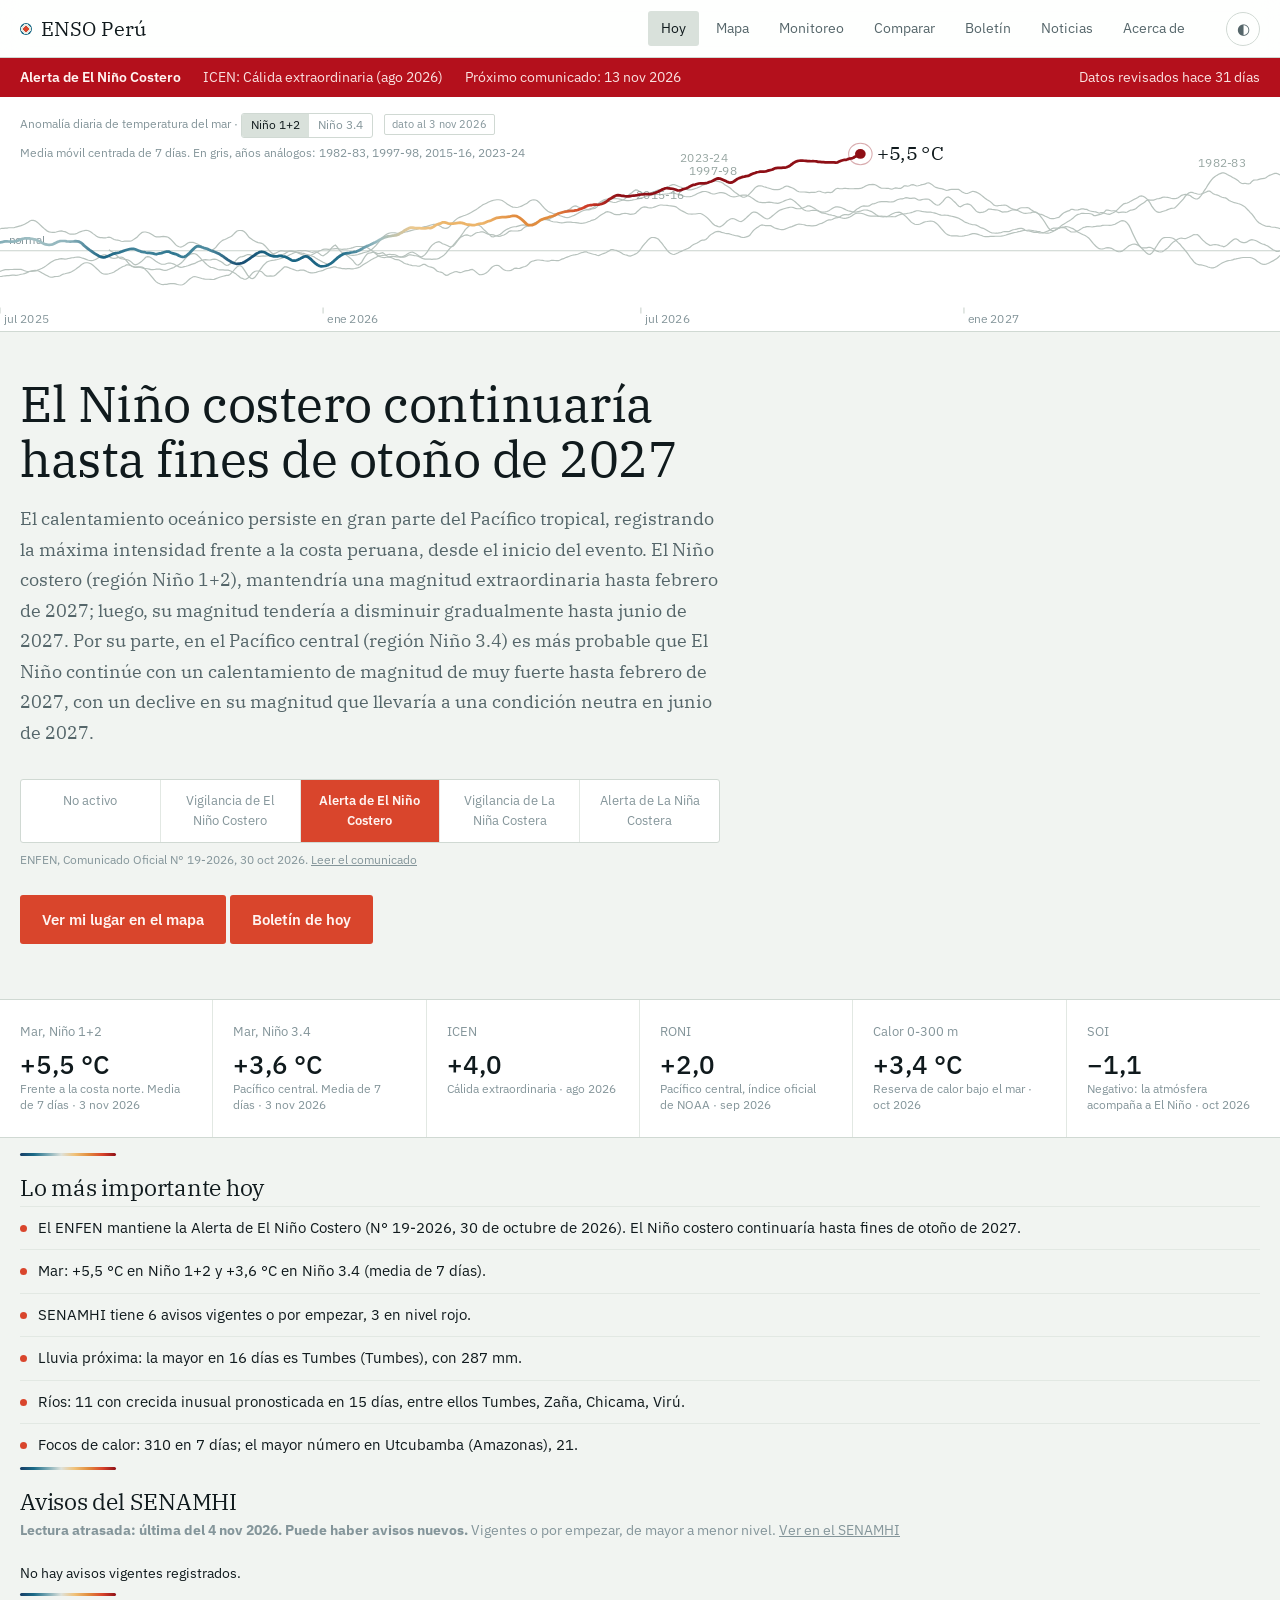
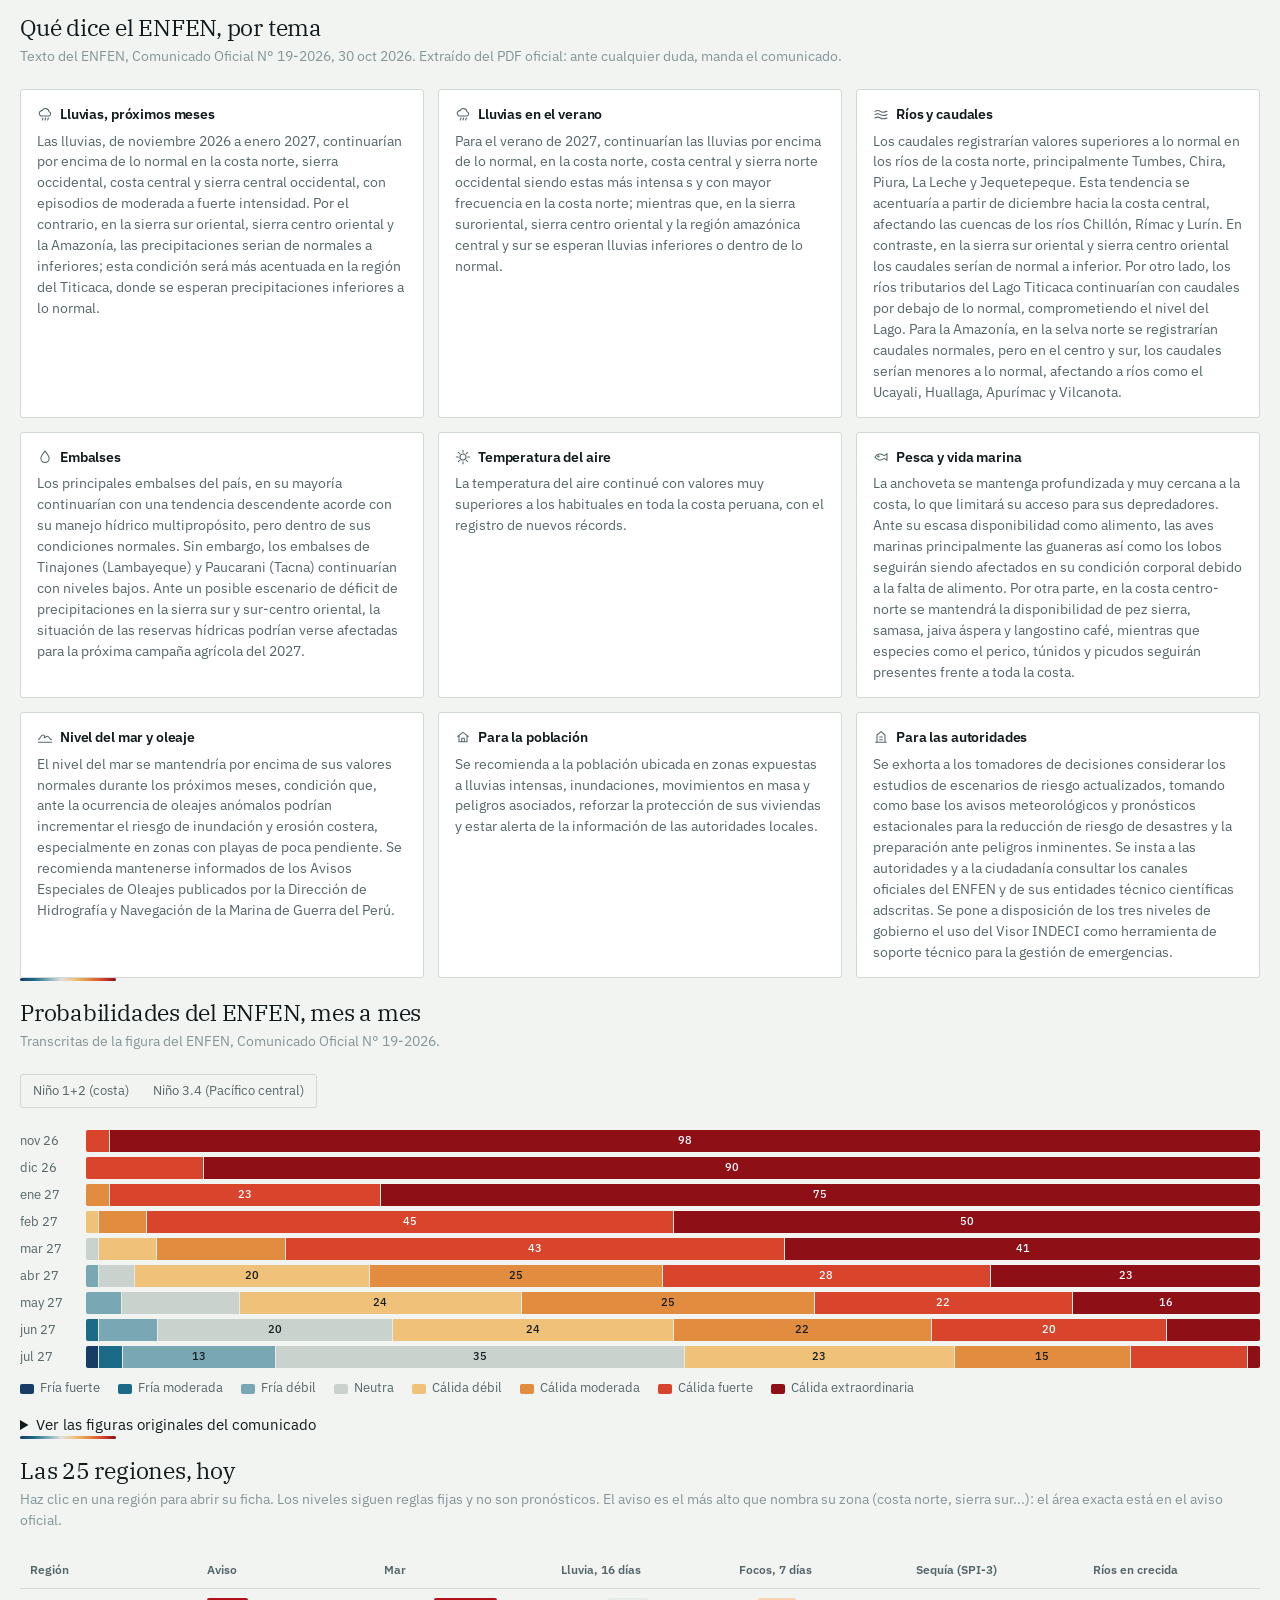
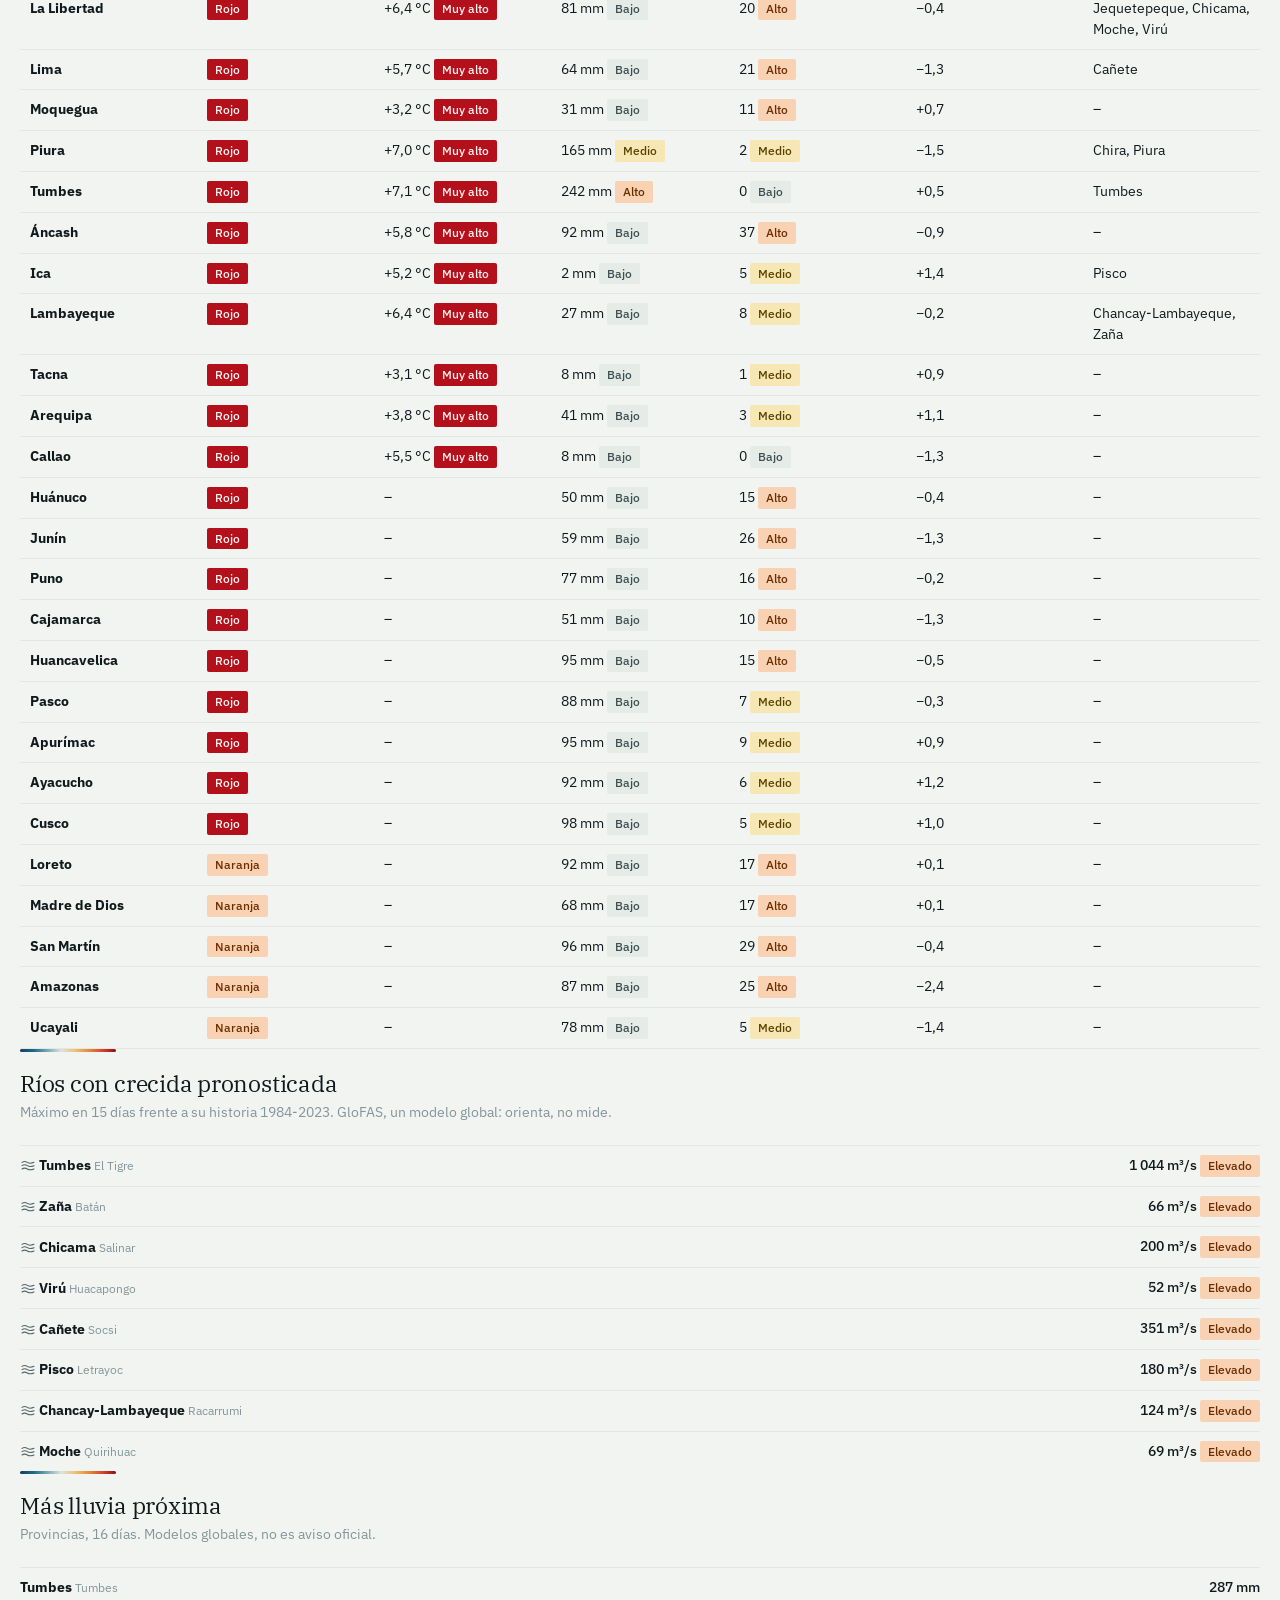
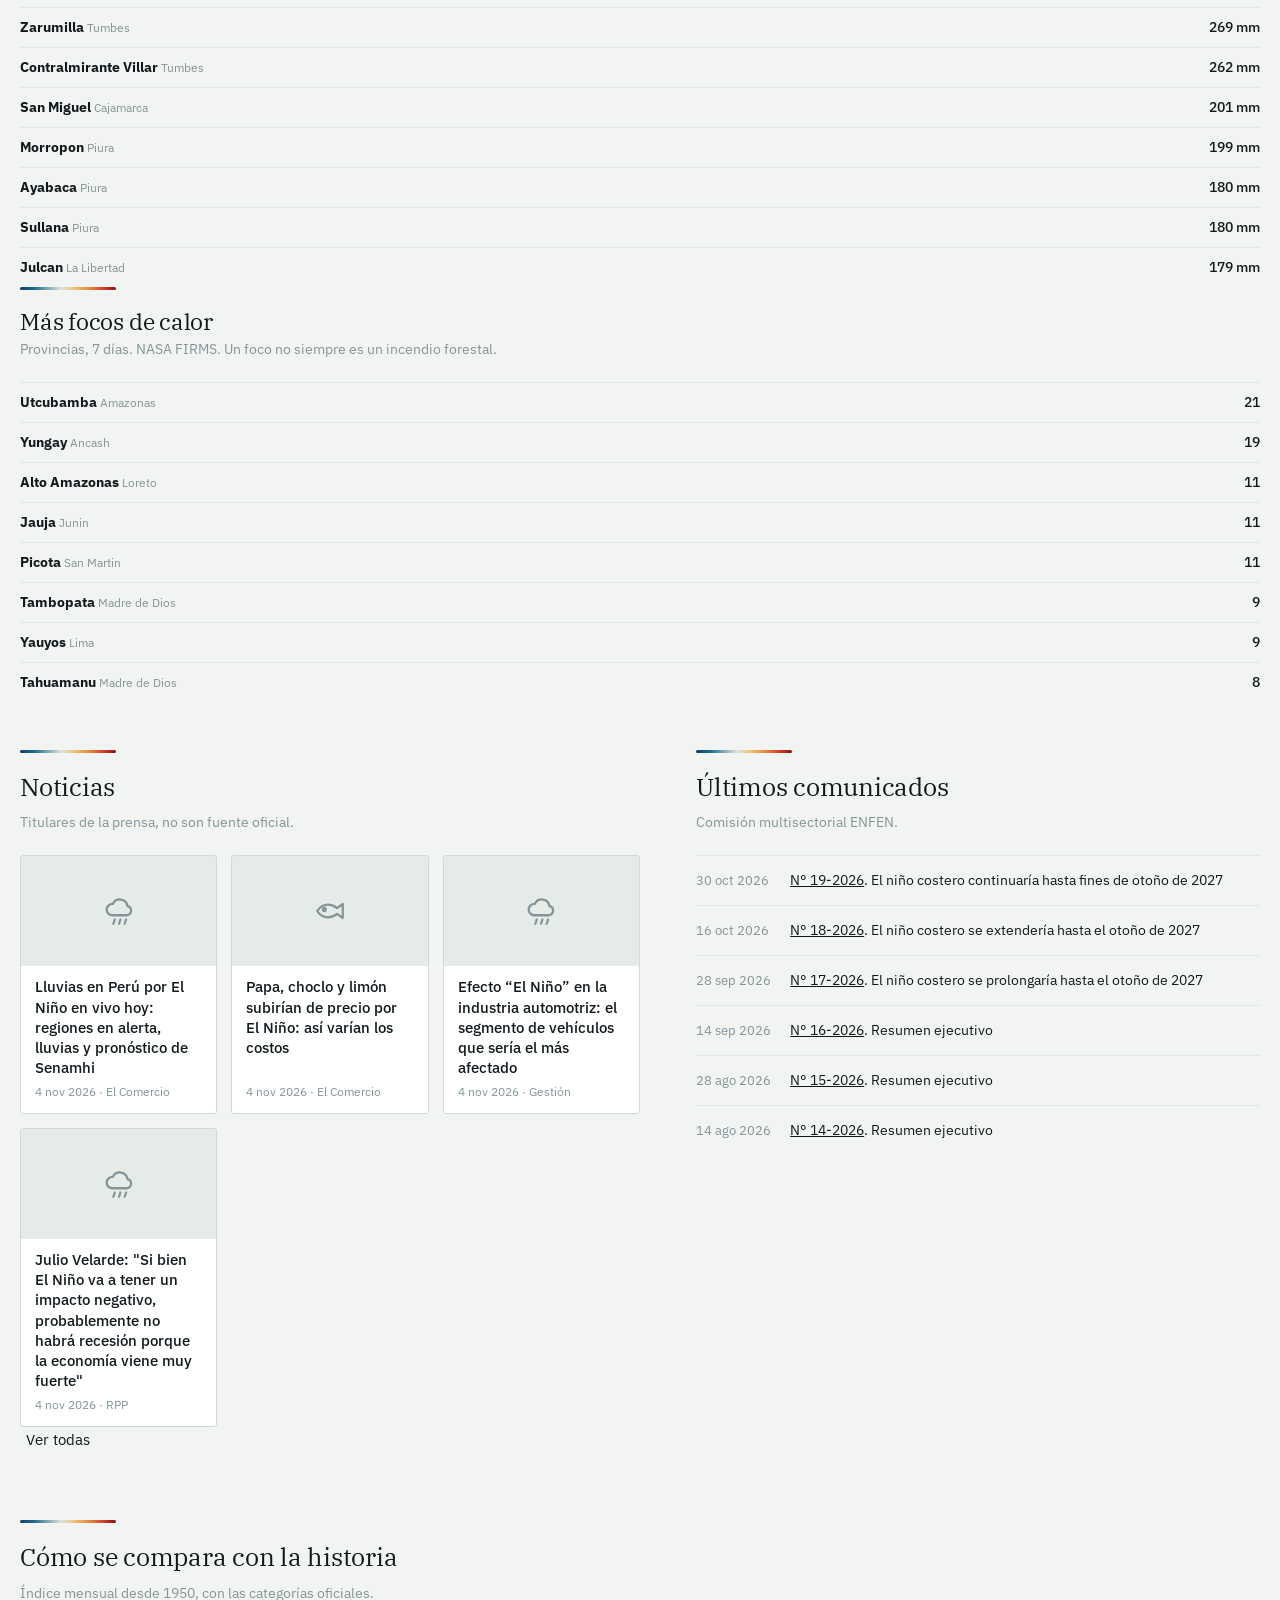
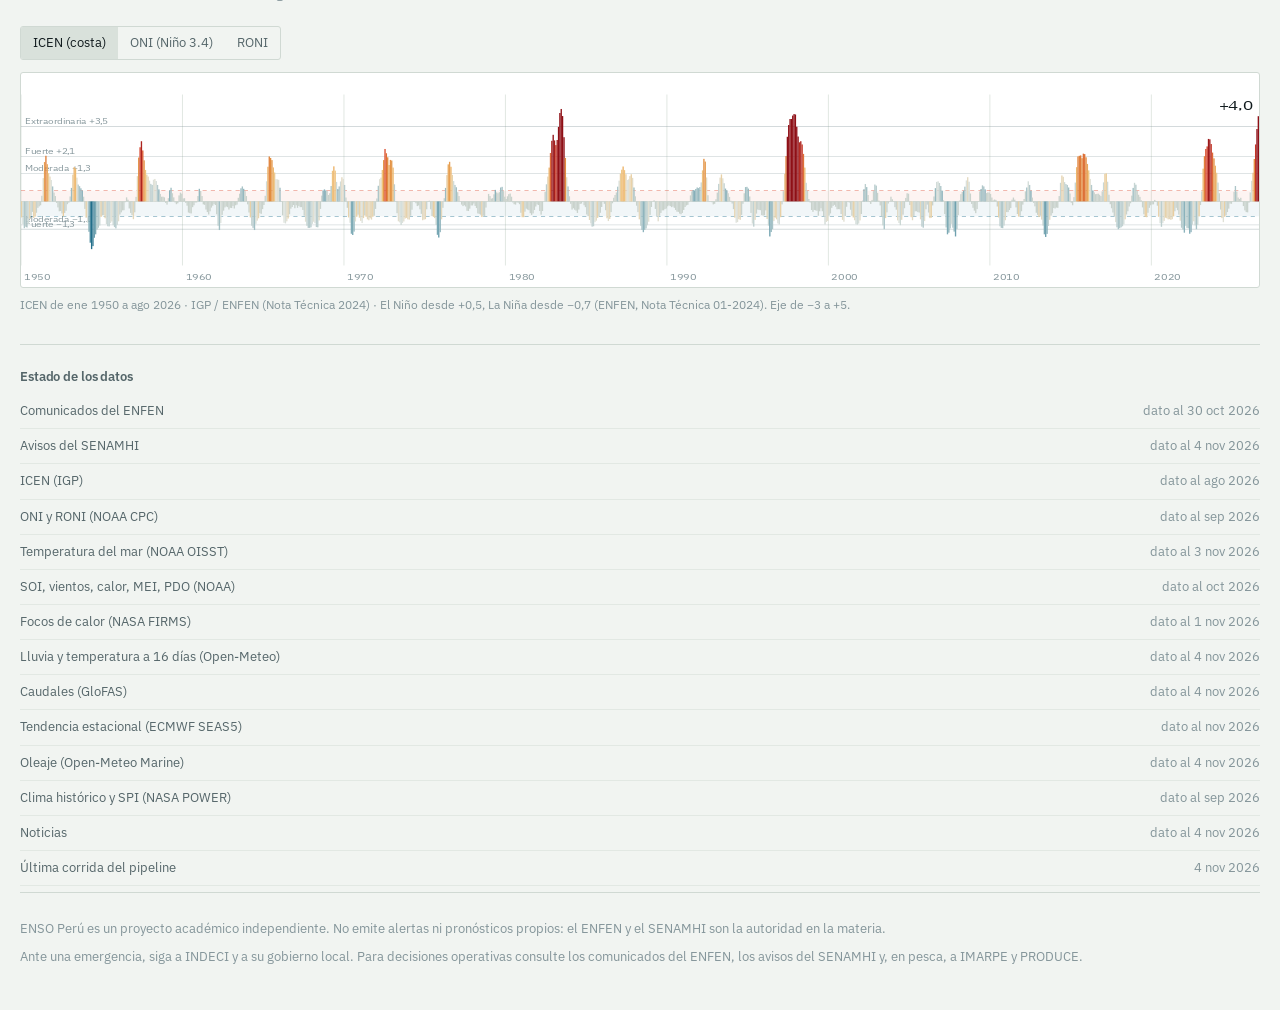
==== sitio/index.html @ 026dcc4c "Mapa con fichas por figura, robot horario y noticias con imagen Corrige la carrera que borraba color" ====
<!DOCTYPE html>
<html lang="es">
<head>
<meta charset="utf-8">
<meta name="viewport" content="width=device-width, initial-scale=1, viewport-fit=cover">
<title>ENSO Perú · Monitoreo de El Niño y sus impactos</title>
<meta name="description" content="El Niño en el Perú, cada día: alerta del ENFEN, avisos del SENAMHI, temperatura del mar, lluvia, ríos, incendios y riesgo por región, provincia y distrito.">
<meta name="theme-color" content="#F1F4F1">

<!--
  ENSO PERÚ. Este archivo solo contiene estructura. La presentación está en
  assets/styles.css, la lógica en assets/*.js y los datos en datos/ (los escribe
  el pipeline; ver README.md). No abrir con doble click: python pipeline/servir.py
-->

<link rel="preconnect" href="https://fonts.googleapis.com">
<link rel="preconnect" href="https://fonts.gstatic.com" crossorigin>
<link href="https://fonts.googleapis.com/css2?family=IBM+Plex+Sans:wght@400;500;600&family=IBM+Plex+Serif:ital,wght@0,300;0,400;1,300&display=swap" rel="stylesheet">
<link rel="stylesheet" href="https://unpkg.com/maplibre-gl@4.7.1/dist/maplibre-gl.css">
<link rel="stylesheet" href="assets/styles.css">
<script>
  // Tema antes de pintar, para evitar un parpadeo
  try { const t = localStorage.getItem("ensoperu_tema"); if (t) document.documentElement.dataset.theme = t; } catch (e) {}
</script>
</head>
<body>

<header>
  <a class="brand" href="#" onclick="ir('home');return false">
    <span class="beak"></span>
    <b>ENSO Perú</b>
  </a>
  <nav>
    <button id="nav-home"      aria-current="true"  onclick="ir('home')">Hoy</button>
    <button id="nav-mapa"      aria-current="false" onclick="ir('mapa')">Mapa</button>
    <button id="nav-monitoreo" aria-current="false" onclick="ir('monitoreo')">Monitoreo</button>
    <button id="nav-comparar"  aria-current="false" onclick="ir('comparar')">Comparar</button>
    <button id="nav-boletin"   aria-current="false" onclick="ir('boletin')">Boletín</button>
    <button id="nav-noticias"  aria-current="false" onclick="ir('noticias')">Noticias</button>
    <button id="nav-about"     aria-current="false" onclick="ir('about')">Acerca de</button>
  </nav>
  <button class="tema-btn" id="tema-btn" onclick="cambiarTema()" aria-label="Cambiar entre modo claro y oscuro" title="Modo claro u oscuro">◐</button>
</header>

<!-- ══ HOY ═════════════════════════════════════════════════════════════ -->
<main id="v-home" class="view on">
  <div class="alerta-bar" id="alerta-bar"></div>

  <div class="band">
    <div class="band-meta">
      Anomalía diaria de temperatura del mar ·
      <span class="hero-idx" id="hero-idx" role="group" aria-label="Región Niño">
        <button data-k="n12" aria-pressed="true"  onclick="setIndiceHero('n12')">Niño 1+2</button>
        <button data-k="n34" aria-pressed="false" onclick="setIndiceHero('n34')">Niño 3.4</button>
      </span>
      <span class="demo" id="band-estado">cargando</span>
      <span class="band-analogos" id="band-analogos"></span>
    </div>
    <svg id="hero" viewBox="0 0 1200 240" preserveAspectRatio="none" aria-label="Serie de anomalía de temperatura superficial del mar"></svg>
  </div>

  <div class="wrap">
    <div class="lede">
      <h1 id="titular">El Niño en el Perú, hoy.</h1>
      <p id="lede-txt"></p>
      <div class="ribbon" id="ribbon" role="group" aria-label="Estado del sistema de alerta del ENFEN"></div>
      <p class="ribbon-src" id="alerta-fuente"></p>
      <div class="lede-cta">
        <button class="cta" onclick="ir('mapa')">Ver mi lugar en el mapa</button>
        <button class="cta cta2" onclick="ir('boletin')">Boletín de hoy</button>
      </div>
    </div>
  </div>

  <dl class="idx idx6" id="kpis"></dl>

  <div class="wrap">
    <section class="bloque">
      <div class="thermo"></div>
      <h2>Lo más importante hoy</h2>
      <ul class="lectura" id="lectura"></ul>
      <div id="mis-lugares"></div>
    </section>

    <section class="bloque">
      <div class="thermo"></div>
      <h2>Avisos del SENAMHI</h2>
      <p class="sub" id="avisos-sub"></p>
      <div class="avisos" id="avisos"></div>
    </section>

    <section class="bloque">
      <div class="thermo"></div>
      <h2>Qué dice el ENFEN, por tema</h2>
      <p class="sub" id="temas-sub"></p>
      <div class="temas-enfen" id="temas-enfen"></div>
    </section>

    <section class="bloque">
      <div class="thermo"></div>
      <h2>Probabilidades del ENFEN, mes a mes</h2>
      <p class="sub" id="probs-sub"></p>
      <div class="hist-idx-ctl" id="probs-ctl" role="group" aria-label="Región">
        <button data-k="n12" aria-pressed="true"  onclick="setProbs('n12')">Niño 1+2 (costa)</button>
        <button data-k="n34" aria-pressed="false" onclick="setProbs('n34')">Niño 3.4 (Pacífico central)</button>
      </div>
      <div class="probs-m" id="probs"></div>
      <div class="leyenda" id="probs-ley"></div>
      <details class="figs"><summary>Ver las figuras originales del comunicado</summary><div id="figs"></div></details>
    </section>

    <section class="bloque">
      <div class="thermo"></div>
      <h2>Las 25 regiones, hoy</h2>
      <p class="sub">Haz clic en una región para abrir su ficha. Los niveles siguen reglas fijas y no son pronósticos. El aviso es el más alto que nombra su zona (costa norte, sierra sur...): el área exacta está en el aviso oficial.</p>
      <div class="tabla-scroll"><table class="tabla tabla-reg" id="tabla-regiones"></table></div>
    </section>

    <section class="bloque cols3">
      <div>
        <div class="thermo"></div>
        <h2>Ríos con crecida pronosticada</h2>
        <p class="sub" id="rios-sub"></p>
        <div class="rank" id="rank-rios"></div>
      </div>
      <div>
        <div class="thermo"></div>
        <h2>Más lluvia próxima</h2>
        <p class="sub">Provincias, 16 días. Modelos globales, no es aviso oficial.</p>
        <div class="rank" id="rank-lluvia"></div>
      </div>
      <div>
        <div class="thermo"></div>
        <h2>Más focos de calor</h2>
        <p class="sub">Provincias, 7 días. NASA FIRMS. Un foco no siempre es un incendio forestal.</p>
        <div class="rank" id="rank-focos"></div>
      </div>
    </section>

    <section class="bloque cols">
      <div>
        <div class="thermo"></div>
        <h2>Noticias</h2>
        <p class="sub">Titulares de la prensa, no son fuente oficial.</p>
        <div id="portada-noticias"></div>
        <button class="enlace" onclick="ir('noticias')">Ver todas</button>
      </div>
      <div>
        <div class="thermo"></div>
        <h2>Últimos comunicados</h2>
        <p class="sub">Comisión multisectorial ENFEN.</p>
        <div id="bulletins"></div>
      </div>
    </section>

    <section class="hist-idx bloque">
      <div class="thermo"></div>
      <h2>Cómo se compara con la historia</h2>
      <p class="sub" id="hist-sub">Índice mensual desde 1950, con las categorías oficiales.</p>
      <div class="hist-idx-ctl" role="group" aria-label="Índice">
        <button data-k="icen" aria-pressed="true"  onclick="setIndiceHist('icen')">ICEN (costa)</button>
        <button data-k="oni"  aria-pressed="false" onclick="setIndiceHist('oni')">ONI (Niño 3.4)</button>
        <button data-k="roni" aria-pressed="false" onclick="setIndiceHist('roni')">RONI</button>
      </div>
      <svg id="hist" viewBox="0 0 1200 260" preserveAspectRatio="none" aria-label="Serie histórica del índice"></svg>
      <div class="hist-idx-ejes" id="hist-ejes"></div>
    </section>

    <section class="fresh">
      <h3>Estado de los datos</h3>
      <ul id="frescura"></ul>
    </section>
    <footer>
      <p>ENSO Perú es un proyecto académico independiente. No emite alertas ni pronósticos propios: el ENFEN y el SENAMHI son la autoridad en la materia.</p>
      <p>Ante una emergencia, siga a INDECI y a su gobierno local. Para decisiones operativas consulte los comunicados del ENFEN, los avisos del SENAMHI y, en pesca, a IMARPE y PRODUCE.</p>
    </footer>
  </div>
</main>

<!-- ══ MAPA ════════════════════════════════════════════════════════════ -->
<main id="v-mapa" class="view">
  <div class="mapview">

    <aside class="rail">
      <section class="rail-buscar">
        <input id="buscar" list="lista-unidades" placeholder="Busca tu región, provincia o distrito" aria-label="Buscar lugar" autocomplete="off">
        <datalist id="lista-unidades"></datalist>
      </section>
      <section>
        <h3>Tema</h3>
        <div class="temas" id="temas"></div>
      </section>
      <section>
        <h3>Capa</h3>
        <div id="capas"></div>
        <div id="meses-ctl"></div>
        <h3 class="h3-sep">Nivel</h3>
        <div class="scope" id="niveles"></div>
      </section>
      <section>
        <h3>Sobre el mapa</h3>
        <div id="lugares-ctl"></div>
      </section>
      <section class="rail-ley">
        <h3 id="leg-title">Escala</h3>
        <div class="legend" id="legend"></div>
        <div class="legend-ends"><span id="leg-lo"></span><span id="leg-hi"></span></div>
        <p class="leg-src" id="leg-src"></p>
      </section>
    </aside>

    <div class="stage" id="stage">
      <div id="mapa" role="region" aria-label="Mapa interactivo del Perú"></div>
      <div class="tip" id="tip"></div>
      <div class="mapa-aviso" id="mapa-aviso">Elige un tema, busca tu lugar o haz clic en el mapa.</div>
    </div>

    <aside class="panel" id="panel">
      <div class="grab"></div>
      <div class="empty">
        <b>Elige un lugar</b>
        Haz clic en una región, provincia o distrito, o en un río, presa, laguna o glaciar. La ficha muestra qué pasa ahora, qué viene, qué pasó antes, qué está expuesto y qué estudios lo explican.
      </div>
    </aside>

  </div>
</main>

<!-- ══ MONITOREO ═══════════════════════════════════════════════════════
     Solo datos: series que produce el pipeline, con selector de período,
     y la lista de archivos abiertos para descargar. -->
<main id="v-monitoreo" class="view">
  <div class="wrap mon">
    <div class="mon-head">
      <div>
        <div class="thermo"></div>
        <h1>Monitoreo</h1>
        <p class="sub">Los datos tal como los produce el pipeline, sin interpretación. Pasa el cursor sobre un gráfico para leer los valores.</p>
      </div>
      <div class="mon-ctl" role="group" aria-label="Período">
        <button data-p="1" aria-pressed="true"  onclick="setPeriodo(1)">1 año</button>
        <button data-p="3" aria-pressed="false" onclick="setPeriodo(3)">3 años</button>
        <button data-p="10" aria-pressed="false" onclick="setPeriodo(10)">10 años</button>
        <button data-p="0" aria-pressed="false" onclick="setPeriodo(0)">Todo</button>
      </div>
    </div>

    <dl class="idx mon-kpi" id="mon-kpi"></dl>

    <section class="panel-g">
      <h2>Temperatura del mar por región Niño</h2>
      <p class="sub" id="g-oisst-sub"></p>
      <svg id="g-oisst" viewBox="0 0 1200 300" preserveAspectRatio="none" aria-label="Series diarias OISST"></svg>
      <div class="leyenda" id="g-oisst-ley"></div>
    </section>

    <section class="panel-g">
      <h2>Temperatura del mar frente al litoral</h2>
      <p class="sub" id="g-costa-sub"></p>
      <div class="sel-fila"><label for="costa-sel">Región destacada</label> <select id="costa-sel" onchange="pintarMonitoreo()"></select></div>
      <svg id="g-costa" viewBox="0 0 1200 300" preserveAspectRatio="none" aria-label="TSM costera por región"></svg>
      <div class="leyenda" id="g-costa-ley"></div>
    </section>

    <section class="panel-g">
      <h2>Índices oficiales: ICEN, ONI y RONI</h2>
      <p class="sub" id="g-idx-sub"></p>
      <svg id="g-idx" viewBox="0 0 1200 300" preserveAspectRatio="none" aria-label="ICEN, ONI y RONI"></svg>
      <div class="leyenda" id="g-idx-ley"></div>
    </section>

    <section class="panel-g">
      <h2>Calor bajo el mar</h2>
      <p class="sub" id="g-calor-sub"></p>
      <svg id="g-calor" viewBox="0 0 1200 300" preserveAspectRatio="none" aria-label="Contenido de calor"></svg>
    </section>

    <section class="panel-g">
      <h2>Vientos en el Pacífico ecuatorial</h2>
      <p class="sub">Anomalía del viento zonal a 850 hPa (m/s, CPC). Negativo: los alisios se debilitan, lo que favorece y sostiene a El Niño.</p>
      <svg id="g-viento" viewBox="0 0 1200 300" preserveAspectRatio="none" aria-label="Vientos"></svg>
      <div class="leyenda" id="g-viento-ley"></div>
    </section>

    <section class="panel-g">
      <h2>La atmósfera responde: SOI y nubosidad</h2>
      <p class="sub">SOI: presión entre Tahití y Darwin; negativo persistente es señal de El Niño. OLR: radiación saliente en el Pacífico central; negativo indica más nubes y lluvia. Ambos estandarizados (CPC).</p>
      <svg id="g-atm" viewBox="0 0 1200 300" preserveAspectRatio="none" aria-label="SOI y OLR"></svg>
      <div class="leyenda" id="g-atm-ley"></div>
    </section>

    <section class="panel-g">
      <h2>Índices de gran escala: MEI y PDO</h2>
      <p class="sub">MEI: índice multivariado de ENSO (NOAA PSL). PDO: oscilación decadal del Pacífico (NOAA NCEI), el fondo sobre el que ocurre cada evento.</p>
      <svg id="g-mei" viewBox="0 0 1200 300" preserveAspectRatio="none" aria-label="MEI y PDO"></svg>
      <div class="leyenda" id="g-mei-ley"></div>
    </section>

    <section class="panel-g">
      <h2>Focos de calor por día</h2>
      <p class="sub" id="g-focos-sub"></p>
      <svg id="g-focos" viewBox="0 0 1200 300" preserveAspectRatio="none" aria-label="Focos de calor por día"></svg>
    </section>

    <section class="panel-g">
      <h2>¿Podemos confiar en estos números?</h2>
      <p class="sub" id="verif-sub"></p>
      <div class="tabla-scroll"><table class="tabla" id="tabla-verif"></table></div>
    </section>

    <section class="panel-g">
      <h2>Datos abiertos</h2>
      <p class="sub">Todo lo que muestra esta página se puede descargar. Son los mismos archivos que lee la página.</p>
      <div class="tabla-scroll"><table class="tabla" id="tabla-datos"></table></div>
    </section>
  </div>
</main>

<!-- ══ COMPARAR ════════════════════════════════════════════════════════ -->
<main id="v-comparar" class="view">
  <div class="wrap mon">
    <div class="thermo"></div>
    <h1 class="h1-vista">Comparar</h1>
    <p class="sub">Elige dos lugares y míralos lado a lado: lo que pasa, lo que viene, el riesgo y lo que ocurrió en Niños anteriores.</p>
    <div class="comp-sel">
      <input id="comp-a" list="lista-unidades" placeholder="Primer lugar" aria-label="Primer lugar" autocomplete="off">
      <span>y</span>
      <input id="comp-b" list="lista-unidades" placeholder="Segundo lugar" aria-label="Segundo lugar" autocomplete="off">
    </div>
    <div id="comp-res"></div>
  </div>
</main>

<!-- ══ BOLETÍN ═════════════════════════════════════════════════════════ -->
<main id="v-boletin" class="view">
  <div class="wrap mon boletin">
    <div class="bol-ctl no-print">
      <label for="bol-fecha">Boletín del</label> <select id="bol-fecha" onchange="pintarBoletin(this.value)"></select>
      <button class="cta cta2" onclick="window.print()">Imprimir o guardar en PDF</button>
    </div>
    <article id="boletin"></article>
  </div>
</main>

<!-- ══ NOTICIAS Y GUARDADOS ════════════════════════════════════════════ -->
<main id="v-noticias" class="view">
  <div class="wrap mon">
    <div class="thermo"></div>
    <h1 class="h1-vista">Noticias</h1>
    <p class="sub">Titulares de la prensa nacional e internacional sobre El Niño y clima. El contenido es de cada medio y puede traer cifras preliminares.</p>
    <div class="not-ctl" id="not-ctl"></div>
    <div class="noticias" id="noticias"></div>
    <p class="not-mas" id="not-mas"></p>
  </div>
</main>

<!-- ══ ACERCA DE ═══════════════════════════════════════════════════════ -->
<main id="v-about" class="view">
  <div class="wrap">
    <article class="about">
      <div class="thermo"></div>
      <h1>Qué es esto y qué no es</h1>
      <p>ENSO Perú reúne en un solo lugar lo que el ENFEN, el SENAMHI, el IGP, el CENEPRED y los centros globales ya publican, y lo traduce a lenguaje y escala útiles: <strong>qué puede pasar en mi lugar y qué conviene mirar.</strong></p>
      <p>No producimos pronósticos ni emitimos alertas. El ENFEN y el SENAMHI son la autoridad oficial en el Perú; ante una emergencia, siga a INDECI y a su gobierno local.</p>

      <h2>De dónde sale cada dato</h2>
      <div class="tabla-scroll"><table class="tabla" id="tabla-fuentes"></table></div>

      <h2>Cómo leer los niveles</h2>
      <p>Cada amenaza tiene su propio nivel, calculado con una regla fija y visible; no mezclamos amenazas en un número opaco. Las reglas están en la ficha de cada lugar. El riesgo por inundación y por movimientos en masa no lo calculamos nosotros: es el escenario oficial del CENEPRED.</p>

      <h2>Qué tan cerca está cada dato de la realidad</h2>
      <p>Los comunicados y avisos son oficiales. La temperatura del mar se compara a diario con el archivo oficial del CPC. La lluvia, los caudales y el pronóstico estacional vienen de modelos globales: sirven para ver tendencias y dónde mirar, no para medir un punto exacto. El clima histórico (NASA POWER) tiene unos 50 km de resolución. Los lugares vienen de OpenStreetMap, un inventario colaborativo; los oficiales son de la ANA y del INAIGEM.</p>

      <h2>Cada cuánto se actualiza</h2>
      <p>Un robot revisa las fuentes cada hora, y cada dato se renueva al ritmo en que se publica: focos de calor, noticias y avisos, varias veces al día; temperatura del mar, una vez al día; modelos de lluvia y caudales, cada 6 horas; índices mensuales y comunicados, cuando salen. Arriba en la portada dice cuándo se revisó por última vez, y bajo cada dato, su fecha.</p>

      <h2>Quiénes somos</h2>
      <p>Un equipo de meteorólogos peruanos. El proyecto es abierto, sin fines de lucro y sin publicidad. El código y los datos están en <a href="https://github.com/andresffigueroaa-blip/ensoperu">GitHub</a>.</p>
    </article>
    <footer>
      <p>Código abierto. El contenido puede reutilizarse citando la fuente.</p>
    </footer>
  </div>
</main>

<div class="tip tip-g" id="tip-g"></div>

<script src="https://unpkg.com/maplibre-gl@4.7.1/dist/maplibre-gl.js"></script>
<script src="assets/iconos.js"></script>
<script src="assets/app.js"></script>
<script src="assets/vistas.js"></script>
<script src="assets/ficha_lugar.js"></script>
<script src="assets/mapa.js"></script>
</body>
</html>
---- sitio/assets/styles.css ----
/* ════════════════════════════════════════════════════════════════════════
   ENSO PERÚ · Sistema de diseño
   ════════════════════════════════════════════════════════════════════════

   CONCEPTO: "termoclina"

   Toda la identidad sale de los dos polos térmicos que definen el fenómeno.
   Frío: el teal de la corriente de Humboldt, el estado normal del mar
   peruano. Cálido: la anomalía de El Niño, que cae en la misma familia que
   el rojo de la bandera. El rojo del país y el rojo de la anomalía extrema
   resultan ser el mismo color.

   La interfaz es clara, como la de un portal científico. El mapa es la única
   superficie oscura: así se separa visualmente el dato de la herramienta, y
   la escala de anomalías (que tiene blanco en el valor neutro) se lee bien.

   Azules y rojos están reservados EXCLUSIVAMENTE para la escala de
   anomalías. Nunca se usan como decoración.
   ════════════════════════════════════════════════════════════════════════ */

:root{
  /* Interfaz */
  --paper:#F1F4F1; --paper-2:#FFFFFF; --paper-3:#E5EBE6; --paper-4:#D9E1DB;
  --rule:#D0D9D3; --rule-soft:#E2E8E3;
  --ink:#101A1D; --fog:#55666A; --fog-dim:#84959A;

  /* Escenario del mapa, única superficie oscura */
  --stage:#152128; --stage-2:#1D2E37; --stage-3:#263C45;
  --stage-rule:#2E444E; --stage-ink:#E7EDEC; --stage-fog:#8CA2A8;

  /* Polos térmicos */
  --cold:#1B6A87;
  --accent:#D9452C; --accent-ink:#FFF4F1; --accent-wash:rgba(217,69,44,.10);
  --alert:#B4101C;

  --serif:"IBM Plex Serif",Georgia,serif;
  --sans:"IBM Plex Sans","Helvetica Neue",Arial,sans-serif;
  --maxw:1440px;
}

*{box-sizing:border-box}
html,body{margin:0;padding:0}
body{
  background:var(--paper); color:var(--ink);
  font-family:var(--sans); font-size:15px; line-height:1.55;
  -webkit-font-smoothing:antialiased;
  font-variant-numeric:tabular-nums;
}
h1,h2,h3{font-family:var(--serif); font-weight:400; letter-spacing:-.01em; margin:0}
p{margin:0}
button{font:inherit; color:inherit; background:none; border:none; cursor:pointer}
a{color:inherit}
:focus-visible{outline:2px solid var(--accent); outline-offset:2px; border-radius:2px}
@media (prefers-reduced-motion:reduce){*{animation:none!important; transition:none!important}}

/* Filete térmico: la propia escala de anomalías usada como regla tipográfica.
   Único recurso gráfico repetido del sistema, y no es decoración: recuerda
   qué significan los colores del mapa. */
.thermo{
  height:3px; width:96px; border-radius:2px; margin-bottom:15px;
  background:linear-gradient(90deg,#163D66,#1B6A87,#79A8B4,#DEE2DC,#F0C178,#E18C3E,#D9452C,#8E0F16);
}

/* ── CABECERA ─────────────────────────────────────────────────────────── */
header{
  position:sticky; top:0; z-index:50;
  display:flex; align-items:center; gap:28px;
  padding:0 20px; height:58px;
  background:rgba(255,255,255,.92); backdrop-filter:blur(12px);
  border-bottom:1px solid var(--rule);
}
.brand{display:flex; align-items:baseline; gap:9px; margin-right:auto; text-decoration:none}
.brand b{font-family:var(--serif); font-weight:400; font-size:20px}
.brand span{font-size:11px; color:var(--fog-dim); letter-spacing:.06em}
/* Marca: punto térmico de dos capas, núcleo cálido y anillo frío */
.beak{
  width:12px; height:12px; border-radius:50%; flex:none; align-self:center;
  background:radial-gradient(circle at 50% 50%,
    var(--accent) 0 34%, #E4E9E2 34% 58%, var(--cold) 58% 100%);
}
nav{display:flex; gap:4px}
nav button{padding:7px 13px; border-radius:3px; font-size:14px; color:var(--fog)}
nav button:hover{color:var(--ink); background:var(--paper-3)}
nav button[aria-current="true"]{color:var(--ink); background:var(--paper-4)}

/* ── VISTAS ───────────────────────────────────────────────────────────── */
.view{display:none}
.view.on{display:block}
.wrap{max-width:var(--maxw); margin:0 auto; padding:0 20px}

/* ── PORTADA · la curva de anomalía es el héroe ───────────────────────── */
.band{position:relative; background:var(--paper-2); border-bottom:1px solid var(--rule)}
.band svg{display:block; width:100%; height:clamp(180px,26vh,260px)}
.band-meta{position:absolute; left:20px; top:16px; font-size:12px; color:var(--fog-dim)}
.band-meta em{font-style:normal; color:var(--fog)}
.demo{
  display:inline-block; margin-left:8px; padding:1px 7px; border-radius:2px;
  border:1px solid var(--rule); color:var(--fog-dim); font-size:11px; font-weight:400;
}
/* Selector Niño 1+2 / 3.4 de la curva de portada */
.hero-idx{display:inline-flex; border:1px solid var(--rule); border-radius:3px; overflow:hidden; vertical-align:middle}
.hero-idx button{padding:2px 9px; font-size:12px; color:var(--fog-dim)}
.hero-idx button[aria-pressed="true"]{background:var(--paper-4); color:var(--ink)}
.band-analogos{display:block; margin-top:6px; font-size:11.5px; color:var(--fog-dim)}
.lede .ribbon-src{margin-top:8px; font-family:var(--sans); font-size:12px; line-height:1.5; color:var(--fog-dim)}
.idx dd.pend{font-size:20px; color:var(--fog-dim); font-family:var(--sans); padding-top:10px}

/* Historia: índice mensual desde 1950 */
.hist-idx{padding:8px 0 30px}
.hist-idx h2{font-size:25px; margin-bottom:6px}
.hist-idx-ctl{display:inline-flex; border:1px solid var(--rule); border-radius:3px; overflow:hidden; margin-bottom:12px}
.hist-idx-ctl button{padding:6px 12px; font-size:13px; color:var(--fog)}
.hist-idx-ctl button[aria-pressed="true"]{background:var(--paper-4); color:var(--ink)}
.hist-idx svg{display:block; width:100%; height:clamp(170px,24vh,260px); background:var(--paper-2);
              border:1px solid var(--rule); border-radius:3px}
.hist-idx-ejes{margin-top:8px; font-size:12px; line-height:1.5; color:var(--fog-dim)}

/* Estado de los datos: de cuándo es cada dato y si su fuente falló */
.fresh{border-top:1px solid var(--rule); padding:22px 0 6px}
.fresh h3{font-family:var(--sans); font-size:12.5px; font-weight:600; color:var(--fog); margin-bottom:8px}
.fresh ul{list-style:none; margin:0; padding:0}
.fresh li{display:flex; justify-content:space-between; gap:16px; padding:7px 0;
          border-bottom:1px solid var(--rule-soft); font-size:13px; color:var(--fog)}
.fresh li span:last-child{color:var(--fog-dim); text-align:right}
.fresh li.falla span:last-child{color:var(--ink); font-weight:500}
.fresh li.falla span:last-child::before{content:"⚠ "}

.lede{padding:44px 0 40px; max-width:700px}
.lede h1{font-size:clamp(32px,5vw,50px); line-height:1.1}
.lede h1 i{font-style:italic; color:var(--accent)}
.lede p{margin-top:18px; font-family:var(--serif); font-size:18px; line-height:1.7; color:var(--fog)}

/* Cinta del sistema de alerta ENFEN: los cuatro estados posibles.
   Es información estructural, muestra en cuál estamos. */
.ribbon{display:flex; border:1px solid var(--rule); border-radius:3px; overflow:hidden;
        margin-top:30px; background:var(--paper-2)}
.ribbon div{flex:1; padding:11px 12px; font-size:13px; color:var(--fog-dim);
            border-right:1px solid var(--rule-soft); text-align:center}
.ribbon div:last-child{border-right:none}
.ribbon div[data-on]{background:var(--accent); color:var(--accent-ink); font-weight:600}

/* Índices: separados por filetes, no por tarjetas */
.idx{display:grid; grid-template-columns:repeat(4,1fr); background:var(--paper-2);
     border-top:1px solid var(--rule); border-bottom:1px solid var(--rule)}
.idx div{padding:22px 20px 24px; border-right:1px solid var(--rule-soft)}
.idx div:last-child{border-right:none}
.idx dt{font-size:12.5px; color:var(--fog-dim); margin-bottom:9px}
.idx dd{margin:0; font-size:36px; font-family:var(--serif); line-height:1}
.idx small{display:block; margin-top:9px; font-size:12px; color:var(--fog); line-height:1.45}

.cols{display:grid; grid-template-columns:1.1fr 1fr; gap:56px; padding:48px 0 60px; align-items:start}
.cols h2{font-size:25px; margin-bottom:6px}
.sub{font-size:13.5px; color:var(--fog-dim); margin-bottom:22px}

.prob{display:flex; flex-direction:column; gap:11px}
.prob-row{display:grid; grid-template-columns:118px 1fr 44px; align-items:center; gap:13px; font-size:13.5px}
.prob-bar{height:12px; background:var(--paper-3); border-radius:2px; overflow:hidden}
.prob-bar i{display:block; height:100%; border-radius:2px}
.prob-row b{font-weight:500; text-align:right; font-size:13px}

.bul{border-top:1px solid var(--rule-soft); padding:14px 0; display:flex; gap:16px; align-items:baseline}
.bul time{font-size:12.5px; color:var(--fog-dim); flex:none; width:78px}
.bul p{font-size:14px; line-height:1.5}

.cta{display:inline-flex; align-items:center; margin-top:26px;
     background:var(--accent); color:var(--accent-ink); font-weight:600; font-size:15px;
     padding:13px 22px; border-radius:3px}
.cta:hover{filter:brightness(1.07)}

footer{border-top:1px solid var(--rule); padding:26px 0 44px; font-size:12.5px; color:var(--fog-dim)}
footer p+p{margin-top:8px}

/* ── MAPA ─────────────────────────────────────────────────────────────── */
.mapview{display:grid; grid-template-columns:232px 1fr 380px; height:calc(100dvh - 58px)}

.rail{border-right:1px solid var(--rule); overflow-y:auto; background:var(--paper-2)}
.rail section{padding:18px 18px 20px; border-bottom:1px solid var(--rule-soft)}
.rail h3{font-size:12.5px; font-family:var(--sans); font-weight:600; color:var(--fog); margin-bottom:12px}
.layer{display:flex; align-items:center; gap:10px; width:100%; padding:8px 9px;
       border-radius:3px; font-size:13.5px; color:var(--fog); text-align:left}
.layer:hover{background:var(--paper-3); color:var(--ink)}
.layer[aria-pressed="true"]{background:var(--paper-4); color:var(--ink)}
.layer i{width:7px; height:7px; border-radius:50%; background:var(--rule); flex:none}
.layer[aria-pressed="true"] i{background:var(--accent)}

.scope{display:flex; border:1px solid var(--rule); border-radius:3px; overflow:hidden}
.scope button{flex:1; padding:8px; font-size:13px; color:var(--fog)}
.scope button[aria-pressed="true"]{background:var(--paper-4); color:var(--ink)}

.legend{display:flex; height:9px; border-radius:2px; overflow:hidden; margin-bottom:8px}
.legend i{flex:1}
.legend-ends{display:flex; justify-content:space-between; font-size:11.5px; color:var(--fog-dim)}
.leg-src{margin-top:10px; font-size:11.5px; line-height:1.5; color:var(--fog-dim)}
/* Campo ráster bajo el mapa: un poco atenuado para que los departamentos
   y la retícula sigan leyéndose encima */
.campo{opacity:.92; image-rendering:auto}

/* El escenario del mapa es la única superficie oscura de la interfaz */
.stage{position:relative; background:var(--stage); overflow:hidden}
#mapa{position:absolute; inset:0}
.maplibregl-ctrl-group{background:var(--stage-2); box-shadow:none; border:1px solid var(--stage-rule)}
.maplibregl-ctrl-group button{filter:invert(.85)}
.maplibregl-ctrl-attrib{background:rgba(21,33,40,.8); color:var(--stage-fog); font-size:10px}
.maplibregl-ctrl-attrib a{color:var(--stage-fog)}
.mapa-aviso{position:absolute; left:12px; bottom:12px; max-width:min(440px,80%); padding:9px 12px; border-radius:3px;
            background:rgba(21,33,40,.88); backdrop-filter:blur(8px); color:var(--stage-ink); font-size:12.5px; line-height:1.5;
            border:1px solid var(--stage-rule); pointer-events:none}

/* Riel del mapa */
.rail-buscar input{width:100%; padding:9px 11px; border:1px solid var(--rule); border-radius:3px; font:inherit; font-size:13.5px;
                   background:var(--paper); color:var(--ink)}
.rail-buscar input:focus{outline:2px solid var(--accent); outline-offset:1px}
.temas{display:grid; gap:5px}
.temas button{text-align:left; padding:8px 10px; border:1px solid var(--rule); border-radius:3px; font-size:13px; color:var(--fog); background:var(--paper)}
.temas button:hover{color:var(--ink); border-color:var(--fog-dim)}
.temas button[aria-pressed="true"]{background:var(--paper-4); color:var(--ink); border-color:var(--paper-4)}
.h3-sep{margin-top:14px}
.scope button[disabled]{opacity:.4; cursor:not-allowed}
.layer svg{flex:none}
.foco{width:9px; height:9px; border-radius:50%; background:#F28C28; box-shadow:0 0 0 3px rgba(242,140,40,.25); flex:none; margin:0 2px}

/* Ficha de lugar */
.miga{font-size:12px; color:var(--fog-dim); margin-bottom:4px}
.f-sec{padding:16px 24px 6px; border-bottom:1px solid var(--rule-soft)}
.f-sec h3{font-family:var(--sans); font-size:12.5px; font-weight:600; color:var(--fog); margin-bottom:10px}
.f-grid{display:grid; grid-template-columns:1fr 1fr; gap:10px 14px; margin:0 0 10px}
.f-grid div{padding:10px 12px; border:1px solid var(--rule-soft); border-radius:3px; background:var(--paper)}
.f-grid dt{font-size:11.5px; color:var(--fog-dim); line-height:1.35}
.f-grid dd{margin:4px 0 6px; font-size:22px; font-family:var(--sans); font-weight:500; letter-spacing:-.01em}
.chip{display:inline-flex; align-items:center; gap:5px; padding:2px 8px; border-radius:2px; font-size:11.5px; font-weight:500; cursor:help}
.chip.bajo{background:#E5EBE6; color:#3E4F53}
.chip.medio{background:#F6E7B4; color:#5A4300}
.chip.alto{background:#F8D2B3; color:#6B2E00}
.chip.muyalto{background:#B4101C; color:#FFF4F1}
.chip.sin{background:var(--paper-3); color:var(--fog-dim)}
.f-nota, .f-fuente{font-size:11.5px; color:var(--fog-dim); line-height:1.5; margin:0 0 10px}
.f-txt{font-size:14px; line-height:1.6; margin:0 0 8px}
.f-txt b{font-weight:600}
.mini{display:block; width:100%; height:auto; margin:4px 0 6px}
.f-lugares{display:flex; flex-wrap:wrap; gap:6px 14px; font-size:13px; margin-bottom:8px}
.f-lugares span{display:inline-flex; align-items:center; gap:5px}
.f-lista{list-style:none; margin:0 0 8px; padding:0; columns:2; font-size:13px}
.f-lista li{break-inside:avoid; padding:2px 0}
.f-lista a{display:inline-flex; align-items:center; gap:5px; color:var(--cold); text-decoration:none}
.f-lista a:hover{text-decoration:underline}
.f-est{list-style:none; margin:0 0 10px; padding:0}
.f-est li{padding:8px 0; border-top:1px solid var(--rule-soft)}
.f-est li:first-child{border-top:none}
.f-est a{color:var(--ink); font-weight:500; text-decoration:none; font-size:13.5px}
.f-est a:hover{text-decoration:underline}
.f-est span{display:block; font-size:12px; color:var(--fog-dim); margin:2px 0 4px}
.f-est p{font-size:13px; line-height:1.55; color:var(--fog)}
.grat{stroke:#2B4149; stroke-width:.6; fill:none; vector-effect:non-scaling-stroke}
.gratlab{fill:#5A7178; font-family:var(--sans)}
.dep{fill:var(--stage-3); stroke:var(--stage); stroke-width:.8; cursor:pointer;
     vector-effect:non-scaling-stroke; transition:stroke .14s ease}
.dep:hover{stroke:var(--stage-ink); stroke-width:1.4}
.dep[data-sel]{stroke:var(--accent); stroke-width:2}
.nbox{fill:none; stroke:var(--stage-fog); stroke-width:1.1; stroke-dasharray:5 4;
      vector-effect:non-scaling-stroke}
.nbox-on{stroke:var(--accent); stroke-dasharray:none}
.nlab{fill:var(--stage-fog); font-family:var(--sans); font-weight:500}

.tip{position:absolute; pointer-events:none; opacity:0; transition:opacity .12s;
     background:var(--paper-2); border:1px solid var(--rule); border-radius:3px;
     padding:7px 10px; font-size:12.5px; white-space:nowrap;
     transform:translate(-50%,-140%); box-shadow:0 4px 14px rgba(0,0,0,.18)}
.tip b{display:block; font-weight:500; margin-bottom:2px}
.tip span{color:var(--fog)}

.months{position:absolute; left:0; right:0; bottom:0; display:flex;
        border-top:1px solid var(--stage-rule); background:rgba(21,33,40,.94); backdrop-filter:blur(10px)}
.months button{flex:1; padding:13px 6px; font-size:13.5px; color:var(--stage-fog);
               border-right:1px solid var(--stage-rule)}
.months button:last-child{border-right:none}
.months button small{display:block; font-size:11px; color:#6F878E; margin-top:2px}
.months button:hover{color:var(--stage-ink)}
.months button[aria-pressed="true"]{background:var(--stage-3); color:var(--stage-ink)}
.months button[aria-pressed="true"] small{color:var(--accent)}

/* ── PANEL DE REGIÓN ──────────────────────────────────────────────────── */
.panel{border-left:1px solid var(--rule); overflow-y:auto; background:var(--paper-2)}
.empty{padding:56px 26px; color:var(--fog-dim); font-size:14px; line-height:1.7}
.empty b{display:block; font-family:var(--serif); font-size:19px; color:var(--ink);
         font-weight:400; margin-bottom:10px}

.p-head{padding:22px 24px 18px; border-bottom:1px solid var(--rule)}
.p-head h2{font-size:29px; line-height:1.1}
.p-head .zone{font-size:12.5px; color:var(--fog-dim); margin-top:5px}
.p-when{margin-top:15px; padding:9px 12px; border-radius:3px; background:var(--paper-3);
        font-size:13px; color:var(--fog)}
.p-when b{color:var(--ink); font-weight:500}

.reads{display:grid; grid-template-columns:1fr 1fr; border-bottom:1px solid var(--rule); margin:0}
.reads div{padding:15px 24px; border-right:1px solid var(--rule-soft); border-top:1px solid var(--rule-soft)}
.reads div:nth-child(2n){border-right:none}
.reads dt{font-size:11.5px; color:var(--fog-dim)}
.reads dd{margin:5px 0 0; font-size:21px; font-family:var(--serif)}

.tabs{display:flex; border-bottom:1px solid var(--rule); padding:0 14px; gap:2px}
.tabs button{padding:12px 10px; font-size:13.5px; color:var(--fog-dim); border-bottom:2px solid transparent}
.tabs button:hover{color:var(--ink)}
.tabs button[aria-selected="true"]{color:var(--ink); border-bottom-color:var(--accent)}

.body{padding:22px 24px 34px}
.body h3{font-family:var(--sans); font-size:12.5px; font-weight:600; color:var(--fog); margin:0 0 9px}
.body p{font-family:var(--serif); font-size:15.5px; line-height:1.72}
.body p+p{margin-top:13px}
.hist{margin-top:24px; padding:16px 17px; border-left:2px solid var(--accent);
      background:var(--paper-3); border-radius:0 3px 3px 0}
.hist p{font-size:14.5px; line-height:1.66; color:var(--fog)}
.hist p b{color:var(--ink); font-weight:500}
.src{margin-top:22px; padding-top:16px; border-top:1px solid var(--rule-soft);
     font-size:12px; color:var(--fog-dim); line-height:1.62}
.ai{display:inline-flex; align-items:center; gap:6px; margin-bottom:10px;
    padding:3px 9px; border:1px solid var(--rule); border-radius:2px; font-size:11.5px; color:var(--fog)}
.ai i{width:5px; height:5px; border-radius:50%; background:var(--accent)}
.ai.real i{background:var(--cold)}

/* ── MONITOREO ────────────────────────────────────────────────────────── */
.mon{padding:36px 20px 60px}
.mon-head{display:flex; justify-content:space-between; align-items:flex-end; gap:24px; flex-wrap:wrap; margin-bottom:22px}
.mon-head h1{font-size:34px; margin-bottom:6px}
.mon-head .sub{margin-bottom:0; max-width:620px}
.mon-ctl{display:inline-flex; border:1px solid var(--rule); border-radius:3px; overflow:hidden; background:var(--paper-2)}
.mon-ctl button{padding:8px 14px; font-size:13px; color:var(--fog)}
.mon-ctl button[aria-pressed="true"]{background:var(--paper-4); color:var(--ink)}
.mon-kpi{margin:0 0 28px; border:1px solid var(--rule); border-radius:3px}
.mon-kpi dd{font-size:30px}
.panel-g{background:var(--paper-2); border:1px solid var(--rule); border-radius:3px; padding:20px 22px 18px; margin-bottom:22px}
.panel-g h2{font-size:19px; margin-bottom:4px}
.panel-g .sub{margin-bottom:12px}
.panel-g svg{display:block; width:100%; height:clamp(200px,32vh,320px)}
.leyenda{display:flex; flex-wrap:wrap; gap:6px 18px; margin-top:10px; font-size:12.5px; color:var(--fog)}
.leyenda i{display:inline-block; width:14px; height:3px; border-radius:2px; vertical-align:middle; margin-right:6px}
.leyenda b{font-weight:500; color:var(--ink)}
.panel-g{overflow:hidden}
.tabla{width:100%; border-collapse:collapse; font-size:13.5px; table-layout:fixed; word-break:break-word}
.tabla th{text-align:left; font-weight:600; font-size:12px; color:var(--fog); padding:8px 10px; border-bottom:1px solid var(--rule)}
.tabla td{padding:9px 10px; border-bottom:1px solid var(--rule-soft); vertical-align:top}
.tabla a{color:var(--cold); text-decoration:none; font-weight:500}
.tabla a:hover{text-decoration:underline}
@media (max-width:600px){
  .mon{padding:24px 16px 40px}
  .mon-kpi{grid-template-columns:1fr 1fr}
  .mon-kpi dd{font-size:24px}
  .panel-g{padding:16px 12px 14px}
  .tabla th:nth-child(3), .tabla td:nth-child(3){display:none}
  .tabla td, .tabla th{padding:7px 6px; font-size:12.5px}
}

/* ── ACERCA DE ────────────────────────────────────────────────────────── */
.about{padding:56px 0 78px; max-width:680px}
.about h1{font-size:40px; margin-bottom:20px}
.about p{font-family:var(--serif); font-size:16.5px; line-height:1.76; color:var(--fog)}
.about p+p{margin-top:15px}
.about h2{font-size:21px; margin:38px 0 12px; color:var(--ink)}
.about strong{color:var(--ink); font-weight:400}

/* ── RESPONSIVE ───────────────────────────────────────────────────────── */
@media (max-width:1100px){
  .mapview{grid-template-columns:200px 1fr 330px}
  .cols{grid-template-columns:1fr; gap:42px}
}
@media (max-width:860px){
  .idx{grid-template-columns:1fr 1fr}
  .idx div:nth-child(2n){border-right:none}
  .idx div:nth-child(-n+2){border-bottom:1px solid var(--rule-soft)}

  .mapview{grid-template-columns:1fr; position:relative}
  .rail{position:absolute; top:0; left:0; right:0; z-index:20; display:flex;
        border-right:none; border-bottom:1px solid var(--rule); overflow-x:auto}
  .rail section{border-bottom:none; border-right:1px solid var(--rule-soft); padding:8px 10px; flex:none; display:flex; gap:6px; align-items:center}
  .rail h3{display:none}
  .rail .layer{width:auto; white-space:nowrap; padding:7px 9px; font-size:12.5px}
  .rail-buscar input{width:190px; padding:7px 9px; font-size:13px}
  .temas{display:flex; gap:5px}
  .temas button{white-space:nowrap; padding:7px 9px; font-size:12.5px}
  #capas, #lugares-ctl{display:flex; gap:4px}
  .scope button{white-space:nowrap; padding:7px 9px; font-size:12.5px}
  .rail section:last-child{display:none}        /* la escala va en la ficha y en la leyenda del mapa */
  .mapa-aviso{display:none}
  .stage{padding-top:56px}

  /* En pantalla angosta el panel sube desde abajo como hoja deslizable */
  .panel{position:absolute; left:0; right:0; bottom:0; z-index:30; max-height:66dvh;
         border-left:none; border-top:1px solid var(--rule); border-radius:14px 14px 0 0;
         transform:translateY(100%); transition:transform .3s cubic-bezier(.22,.8,.3,1);
         box-shadow:0 -14px 40px rgba(16,26,29,.28)}
  .panel.up{transform:translateY(0)}
  .panel .empty{display:none}
  .grab{width:38px; height:4px; border-radius:2px; background:var(--rule); margin:9px auto 0}
  .months{bottom:auto; top:56px; border-top:none; border-bottom:1px solid var(--stage-rule)}
  .lede h1{font-size:31px}
  .cols{padding:34px 0 44px}
}
@media (min-width:861px){ .grab{display:none} }

/* Teléfonos: nada puede ser más ancho que la pantalla */
@media (max-width:600px){
  header{gap:6px; padding:0 10px}
  .brand span{display:none}
  .brand b{font-size:17px}
  nav{gap:0}
  nav button{padding:7px 6px; font-size:12.5px}
  .wrap{padding:0 16px}
  .band-meta{left:16px; right:16px; top:10px; line-height:1.9}
  .band{padding-top:56px}
  .band svg{height:170px}
  .lede{padding:30px 0 30px}
  .ribbon{flex-wrap:wrap}
  .ribbon div{flex:1 1 50%; border-bottom:1px solid var(--rule-soft)}
  .idx dd{font-size:28px}
  .idx div{padding:16px 16px 18px}
  .prob-row{grid-template-columns:96px 1fr 40px; gap:9px}
  .fresh li{flex-direction:column; gap:2px}
  .fresh li span:last-child{text-align:left}
}

/* ══ PLATAFORMA: portada de situación, vistas nuevas y modo oscuro ═══════ */
/* El oscuro es propio, no una inversión: superficies azuladas de la misma
   familia del escenario del mapa. Se elige solo o con el botón de la cabecera. */
:root[data-theme="dark"]{
  --paper:#10191E; --paper-2:#172329; --paper-3:#1F2E35; --paper-4:#2A3C44;
  --rule:#2E444E; --rule-soft:#22333B;
  --ink:#E7EDEC; --fog:#A9BABE; --fog-dim:#8CA2A8; --cold:#79C2D0;
  --accent-wash:rgba(217,69,44,.18);
}
@media (prefers-color-scheme:dark){
  :root:not([data-theme="light"]){
    --paper:#10191E; --paper-2:#172329; --paper-3:#1F2E35; --paper-4:#2A3C44;
    --rule:#2E444E; --rule-soft:#22333B;
    --ink:#E7EDEC; --fog:#A9BABE; --fog-dim:#8CA2A8; --cold:#79C2D0;
    --accent-wash:rgba(217,69,44,.18);
  }
}
header{background:color-mix(in srgb,var(--paper-2) 92%,transparent)}
.tema-btn{width:34px; height:34px; border:1px solid var(--rule); border-radius:50%; flex:none; color:var(--fog)}
.tema-btn:hover{color:var(--ink); background:var(--paper-3)}
.dib{vertical-align:-3px; flex:none; color:var(--fog)}
header nav{overflow-x:auto; scrollbar-width:none; white-space:nowrap}
header nav::-webkit-scrollbar{display:none}

/* Cifras grandes siempre en sans: la serif no se lee bien en datos */
.idx dd,.f-grid dd{font-family:var(--sans); font-weight:500}

/* Barra de alerta */
.alerta-bar{display:flex; flex-wrap:wrap; gap:4px 22px; padding:9px 20px; font-size:13.5px;
  background:var(--alert); color:#FFF4F1}
.alerta-bar b{font-weight:600}
.alerta-bar span{opacity:.92}

/* Indicadores de portada: seis, sin encimarse */
.idx.idx6{grid-template-columns:repeat(6,minmax(0,1fr))}
.idx.idx6 small{display:block; font-size:11.5px; line-height:1.4; color:var(--fog-dim); margin-top:4px}
.idx.idx6 dd{font-size:26px; white-space:nowrap}
.idx dd.pend{font-size:14px; color:var(--fog-dim)}

/* Lectura del día */
.lectura{margin:0; padding:0; list-style:none}
.lectura li{padding:10px 0 10px 18px; border-top:1px solid var(--rule-soft); font-size:15px; line-height:1.5; position:relative}
.lectura li::before{content:""; position:absolute; left:0; top:18px; width:7px; height:7px; border-radius:50%; background:var(--accent)}
.mis{font-size:14px; padding:12px 0; color:var(--fog)}

/* Tarjetas: avisos y temas */
.avisos{display:grid; grid-template-columns:repeat(auto-fill,minmax(300px,1fr)); gap:14px}
.aviso{background:var(--paper-2); border:1px solid var(--rule); border-left:4px solid var(--rule); border-radius:3px; padding:14px 16px; font-size:13.5px; min-width:0}
.aviso.muyalto{border-left-color:#B4101C}.aviso.alto{border-left-color:#E18C3E}.aviso.medio{border-left-color:#E9C46A}
.aviso-top{display:flex; flex-wrap:wrap; gap:6px 10px; align-items:center; font-size:12px; color:var(--fog-dim); margin-bottom:8px}
.aviso h3{font-family:var(--sans); font-size:14.5px; font-weight:600; line-height:1.35; margin-bottom:6px}
.aviso p{color:var(--fog); line-height:1.5; margin-bottom:8px}
.aviso a{color:var(--cold); font-size:13px}
.temas-enfen{display:grid; grid-template-columns:repeat(auto-fill,minmax(320px,1fr)); gap:14px}
.temas-enfen article{background:var(--paper-2); border:1px solid var(--rule); border-radius:3px; padding:14px 16px; min-width:0}
.temas-enfen h3{font-family:var(--sans); font-size:13.5px; font-weight:600; margin-bottom:6px; display:flex; gap:7px; align-items:center}
.temas-enfen p{font-size:13.5px; line-height:1.55; color:var(--fog)}

/* Probabilidades: barras apiladas por mes */
.probs-m{display:flex; flex-direction:column; gap:5px; margin:10px 0}
.pm-fila{display:grid; grid-template-columns:56px 1fr; gap:10px; align-items:center; font-size:12.5px; color:var(--fog)}
.pm-barra{display:flex; gap:1px; height:22px; border-radius:2px; overflow:hidden; background:var(--paper-3)}
.pm-barra i{display:flex; align-items:center; justify-content:center; font-style:normal; font-size:11px; font-weight:500; min-width:0}
.figs{display:grid; grid-template-columns:repeat(auto-fit,minmax(260px,1fr)); gap:12px; margin-top:16px}
.figs img{width:100%; height:auto; display:block; border:1px solid var(--rule); border-radius:3px; background:#fff}

/* Tablas de regiones y rankings */
.tabla-scroll{overflow-x:auto; -webkit-overflow-scrolling:touch}
.tabla-reg tr[tabindex]{cursor:pointer}
.tabla-reg tr[tabindex]:hover td{background:var(--paper-3)}
.tabla-reg td{white-space:nowrap}
.tabla-reg td:last-child{white-space:normal; min-width:120px}
.rank-f{display:flex; justify-content:space-between; gap:12px; align-items:center; padding:9px 0; border-top:1px solid var(--rule-soft); font-size:13.5px; cursor:pointer}
.rank-f:hover b{text-decoration:underline}
.rank-f > span:first-child{min-width:0}
.rank-f > span:last-child{flex:none; white-space:nowrap; font-weight:500}
.rank-f small{color:var(--fog-dim); font-size:12px}
.chip{white-space:nowrap}
:root[data-theme="dark"] .chip.bajo{background:#2A3C44; color:#C8D5D7}
:root[data-theme="dark"] .chip.medio{background:#5A4A12; color:#F6E7B4}
:root[data-theme="dark"] .chip.alto{background:#6B3A12; color:#F8D2B3}
@media (prefers-color-scheme:dark){
  :root:not([data-theme="light"]) .chip.bajo{background:#2A3C44; color:#C8D5D7}
  :root:not([data-theme="light"]) .chip.medio{background:#5A4A12; color:#F6E7B4}
  :root:not([data-theme="light"]) .chip.alto{background:#6B3A12; color:#F8D2B3}
}

/* Mapa: controles nuevos */
.temas button{white-space:normal; text-align:left}
.meses-est{display:flex; flex-wrap:wrap; gap:4px; margin:6px 0}
.meses-est button{padding:3px 8px; font-size:12px; border:1px solid var(--rule); border-radius:3px}
.meses-est button[aria-pressed="true"]{background:var(--ink); color:var(--paper)}
.foco.rio{background:#79C2D0}
.legend.leg-cat{display:flex; flex-wrap:wrap; height:auto; gap:4px 12px; overflow:visible; font-size:12px; color:var(--fog)}
.legend.leg-cat span{display:inline-flex; align-items:center; gap:5px}
.legend.leg-cat i{width:11px; height:11px; border-radius:2px; flex:none}
button:disabled{opacity:.4; cursor:not-allowed}

/* Ficha */
.f-acc{display:flex; flex-wrap:wrap; gap:6px 16px; margin-top:8px; font-size:13px}
.f-lectura{margin-top:10px; padding:10px 12px; background:var(--accent-wash); border-radius:3px; font-size:13.5px; line-height:1.5}
.f-sec h3{display:flex; align-items:center; gap:7px}
.f-sec h4{font-family:var(--sans); font-size:12.5px; font-weight:600; margin:12px 0 4px}
.f-aviso{font-size:13px; padding:6px 0; border-top:1px solid var(--rule-soft)}
.f-aviso a{color:var(--ink)}
.f-aviso small{display:block; color:var(--fog-dim); font-size:11.5px; margin-top:2px}
.dd-chip{font-size:15px!important}
.tabla-exp{font-size:12.5px; margin-bottom:8px}
.f-grid small{display:block; font-size:11px; color:var(--fog-dim); line-height:1.35; margin-top:4px}

/* Comparar */
.comp-sel{display:grid; grid-template-columns:1fr 1fr; gap:12px; margin:14px 0 18px}
.comp-sel input{width:100%; padding:10px 12px; font:inherit; border:1px solid var(--rule); border-radius:3px; background:var(--paper-2); color:var(--ink)}
.tabla-comp th:first-child{text-align:left; font-weight:400; color:var(--fog); white-space:normal}
.tabla-comp small{display:block; font-weight:400; color:var(--fog-dim); font-size:12px}
.tabla-comp td{min-width:130px}

/* Boletín */
.bol-ctl{display:flex; flex-wrap:wrap; gap:10px; align-items:center; margin:12px 0 22px}
.bol-ctl select{padding:7px 10px; font:inherit; border:1px solid var(--rule); border-radius:3px; background:var(--paper-2); color:var(--ink)}
#boletin{background:var(--paper-2); border:1px solid var(--rule); border-radius:3px; padding:28px clamp(16px,4vw,44px)}
#boletin h1{font-size:30px}
#boletin section{margin-top:24px}
#boletin h2{font-size:19px; margin-bottom:10px}
.bol-2{display:grid; grid-template-columns:1fr 1fr; gap:24px}
.bol-pie{margin-top:30px; padding-top:12px; border-top:1px solid var(--rule); font-size:12px; color:var(--fog-dim)}

/* Noticias */
.not-ctl{display:flex; flex-wrap:wrap; gap:6px; margin:12px 0 16px}
.not-ctl button{padding:5px 12px; font-size:13px; border:1px solid var(--rule); border-radius:16px; color:var(--fog)}
.not-ctl button[aria-pressed="true"]{background:var(--ink); color:var(--paper); border-color:var(--ink)}

.noticia > div{min-width:0}
.not-meta{display:block; font-size:12px; color:var(--fog-dim); margin-bottom:3px}
.noticia a{font-size:15px; line-height:1.4; text-decoration:none; overflow-wrap:anywhere}
.noticia a:hover{text-decoration:underline}
.estrella{font-size:19px; color:var(--fog-dim); flex:none; width:32px; height:32px}
.estrella[aria-pressed="true"]{color:#E18C3E}

/* Cursor de los gráficos */
.tip-g{position:fixed; pointer-events:none; opacity:0; z-index:60; display:flex; flex-direction:column; gap:2px; max-width:220px;
  background:var(--paper-2); color:var(--ink); border:1px solid var(--rule); border-radius:3px; padding:7px 10px; font-size:12px; box-shadow:0 4px 14px rgba(0,0,0,.18)}
.tip-g span{display:flex; align-items:center; gap:6px}
.tip-g i{width:9px; height:9px; border-radius:2px; flex:none}
.tip-g strong{font-weight:600}

@media (max-width:1100px){ .idx.idx6{grid-template-columns:repeat(3,minmax(0,1fr))} }
@media (max-width:640px){
  header{gap:12px}
  .idx.idx6{grid-template-columns:repeat(2,minmax(0,1fr))}
  .idx.idx6 dd{font-size:22px}
  .comp-sel,.bol-2{grid-template-columns:1fr}
  .avisos,.temas-enfen{grid-template-columns:minmax(0,1fr)}
  .alerta-bar{padding:8px 14px; font-size:13px}
}
@media print{
  header,footer,.alerta-bar,.no-print,.tip,.tip-g{display:none!important}
  body{background:#fff}
  #boletin{border:none; padding:0}
  .view:not(.on){display:none}
  #boletin section{break-inside:avoid}
}

.brand{white-space:nowrap; flex:none}

.comp-sel{grid-template-columns:1fr auto 1fr; align-items:center}
.bol-cab{padding-bottom:12px}
.bol-cab p{margin-top:6px; color:var(--fog)}
@media (max-width:640px){ .comp-sel{grid-template-columns:1fr} }

/* Figuras del mapa y su ficha */
.h-lugar{display:flex; align-items:center; gap:9px}
.h-lugar svg{flex:none}
.f-que{margin-top:8px}
.f-acc a{color:var(--cold)}
.dd-txt{font-size:15px!important; line-height:1.35}
.f-wiki img{width:100%; max-height:230px; object-fit:cover; border-radius:3px; margin-bottom:10px; display:block; background:var(--paper-3)}
.cuenta{color:var(--fog-dim); font-size:11.5px; margin-left:auto}
.alerta-act{margin-left:auto}

/* Noticias con imagen */
.noticias{display:grid; grid-template-columns:repeat(auto-fill,minmax(280px,1fr)); gap:18px}
#portada-noticias{display:grid; grid-template-columns:repeat(auto-fill,minmax(180px,1fr)); gap:14px}
.noticia{display:flex; flex-direction:column; justify-content:flex-start; gap:0; padding:0; border:1px solid var(--rule); border-radius:3px; background:var(--paper-2); overflow:hidden; min-width:0}
.noticia a.not-enl{display:block; text-decoration:none; color:var(--ink); flex:1}
.noticia a.not-enl:hover .not-tit{text-decoration:underline}
.not-foto{aspect-ratio:16/9; background:var(--paper-3); position:relative; overflow:hidden}
.not-foto img{width:100%; height:100%; object-fit:cover; display:block}
.not-sinfoto{display:none; position:absolute; inset:0; align-items:center; justify-content:center; color:var(--fog-dim)}
.not-sinfoto .dib{color:var(--fog-dim)}
.not-foto.fallo img{display:none}
.not-foto.fallo .not-sinfoto{display:flex}
.not-tit{display:block; padding:11px 14px 4px; font-size:14.5px; line-height:1.4; font-weight:500; overflow-wrap:anywhere}
.not-pie{display:flex; align-items:center; justify-content:space-between; gap:8px; padding:0 14px 10px; min-height:30px}
.not-pie .not-meta{margin:0}

.not-mas{margin:18px 0 8px; text-align:center}
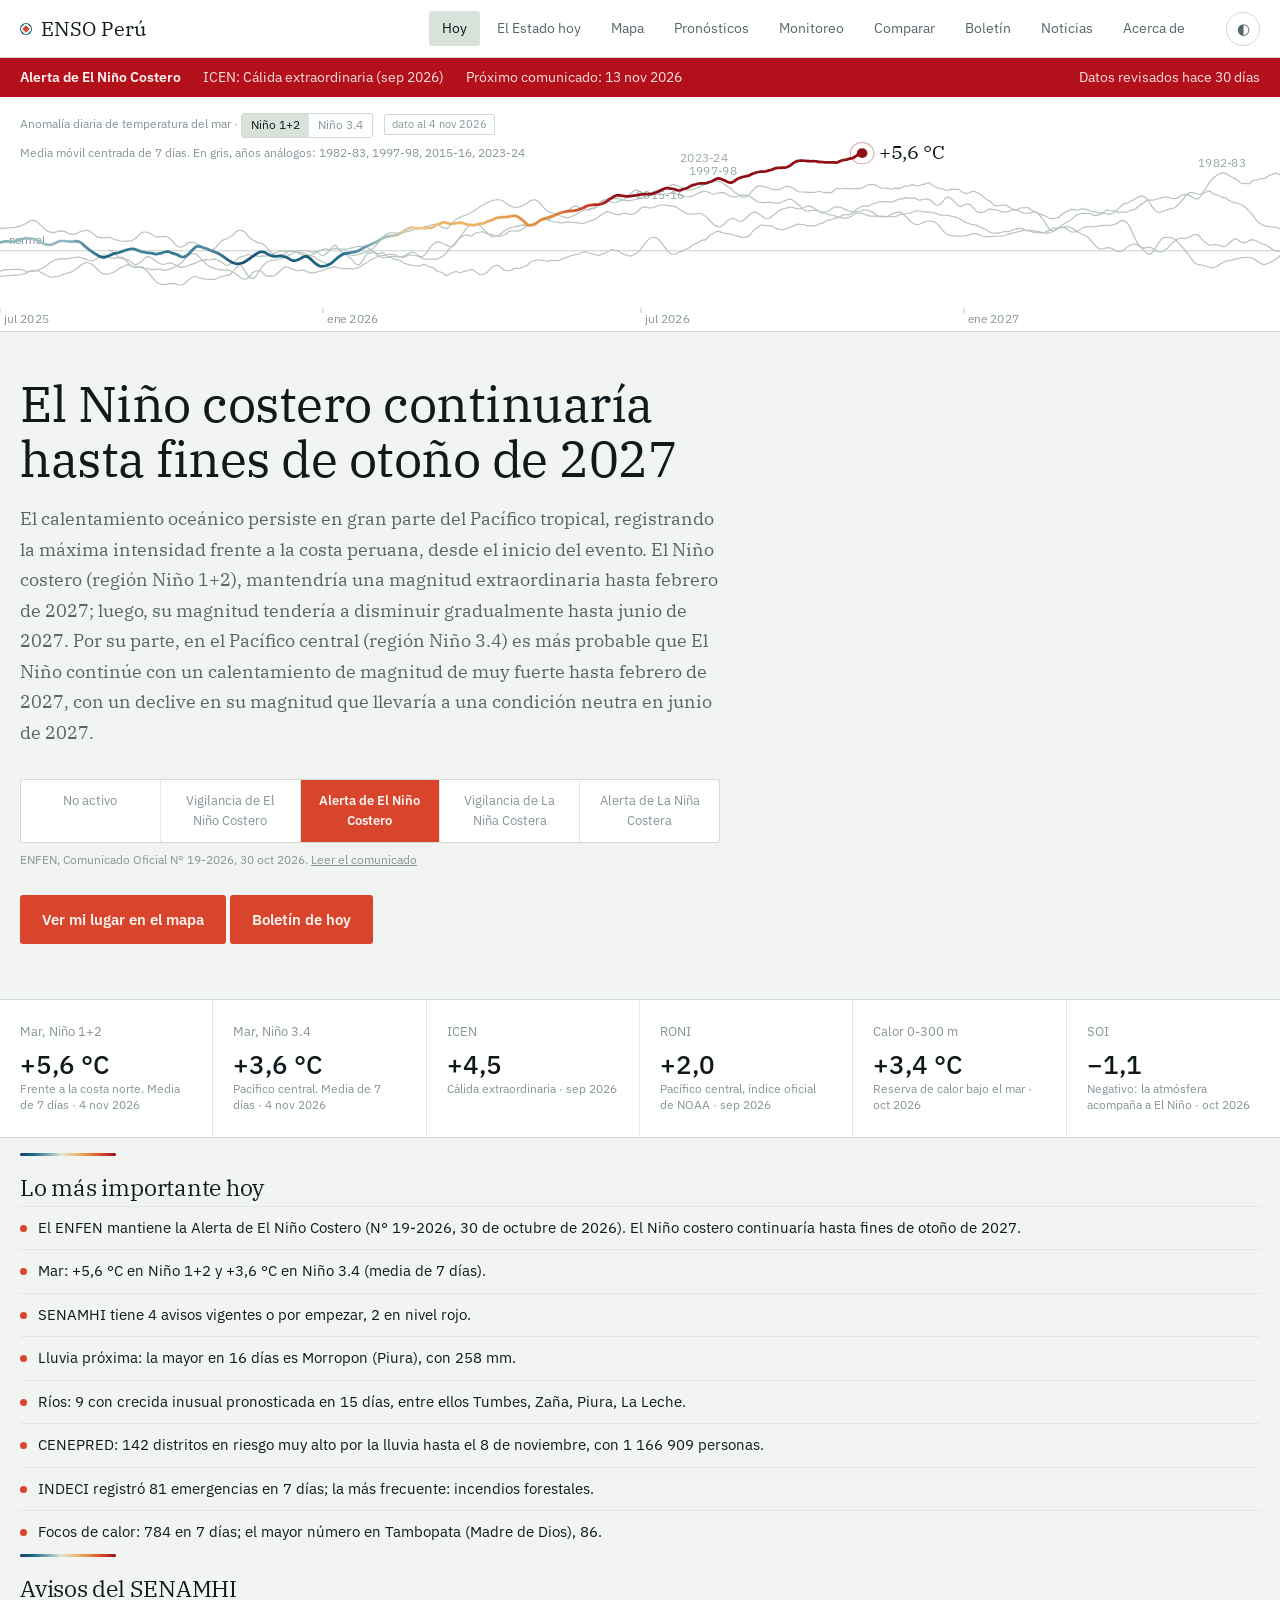
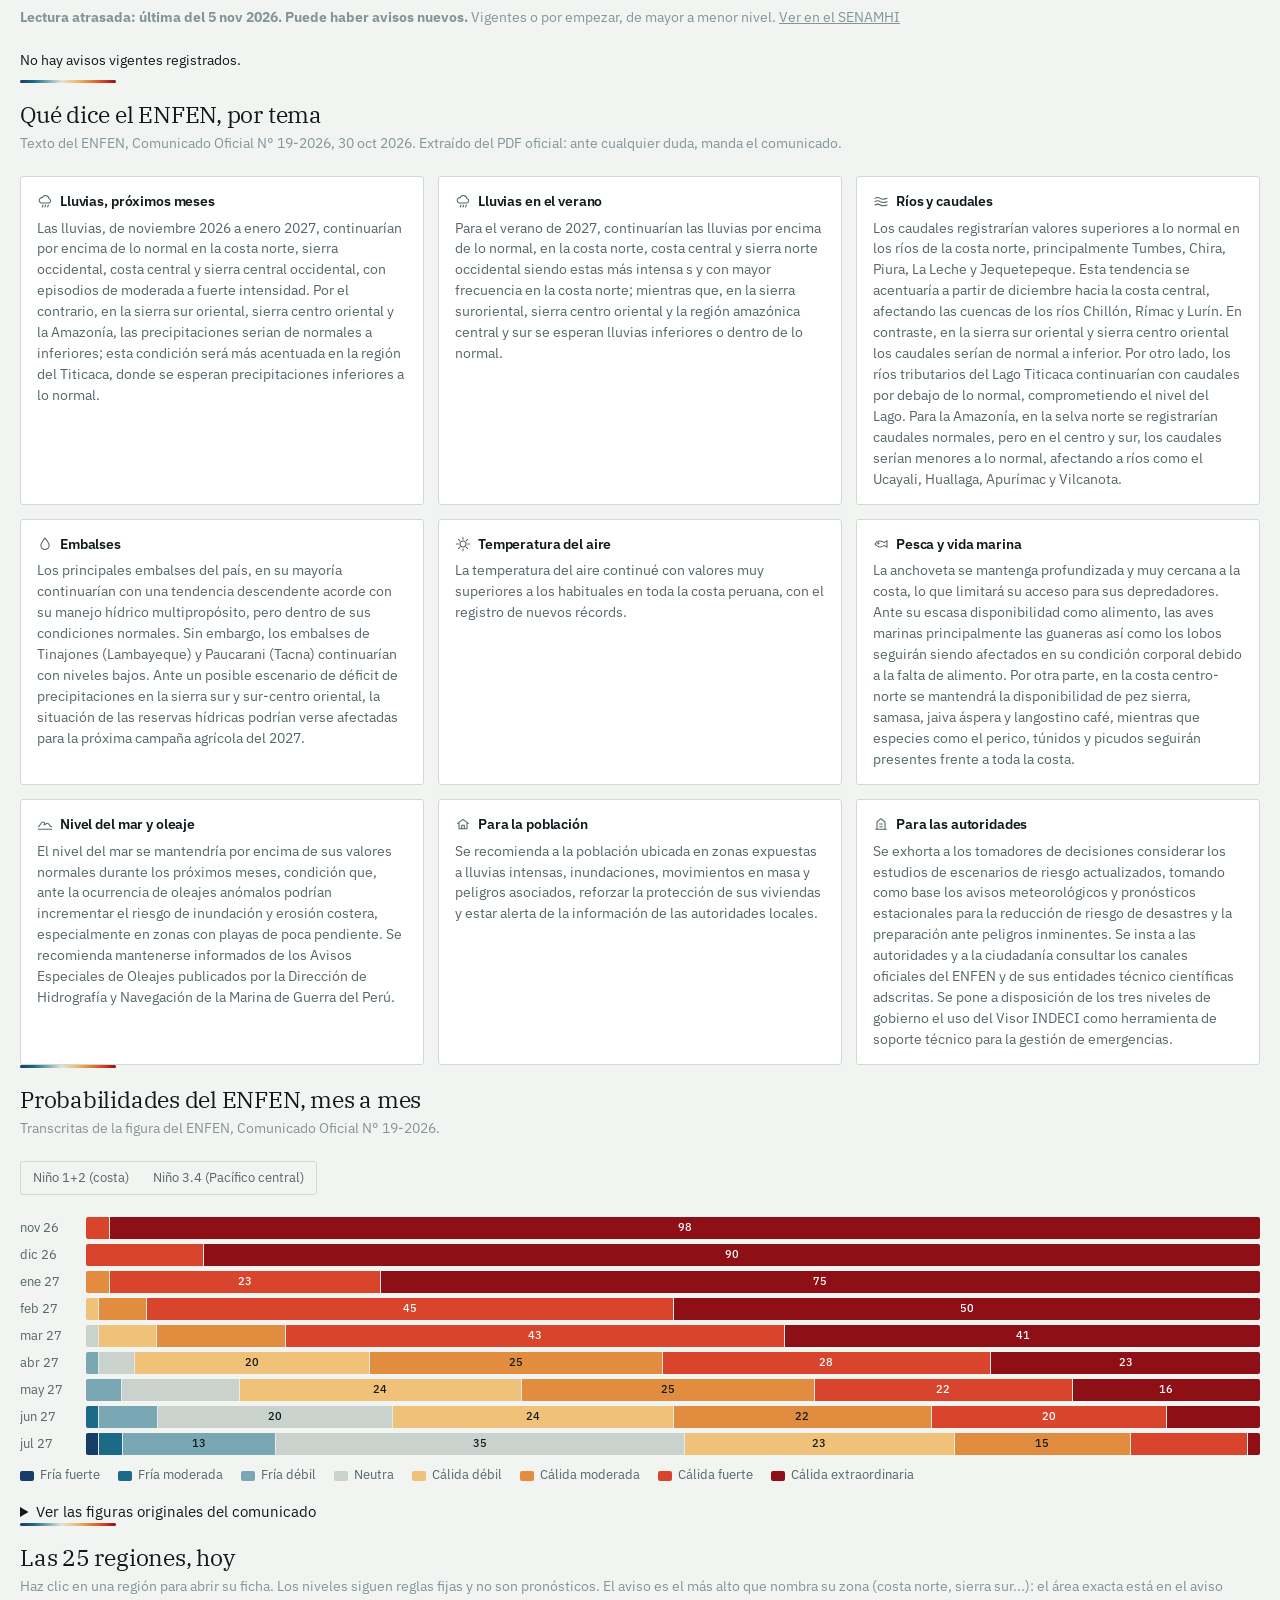
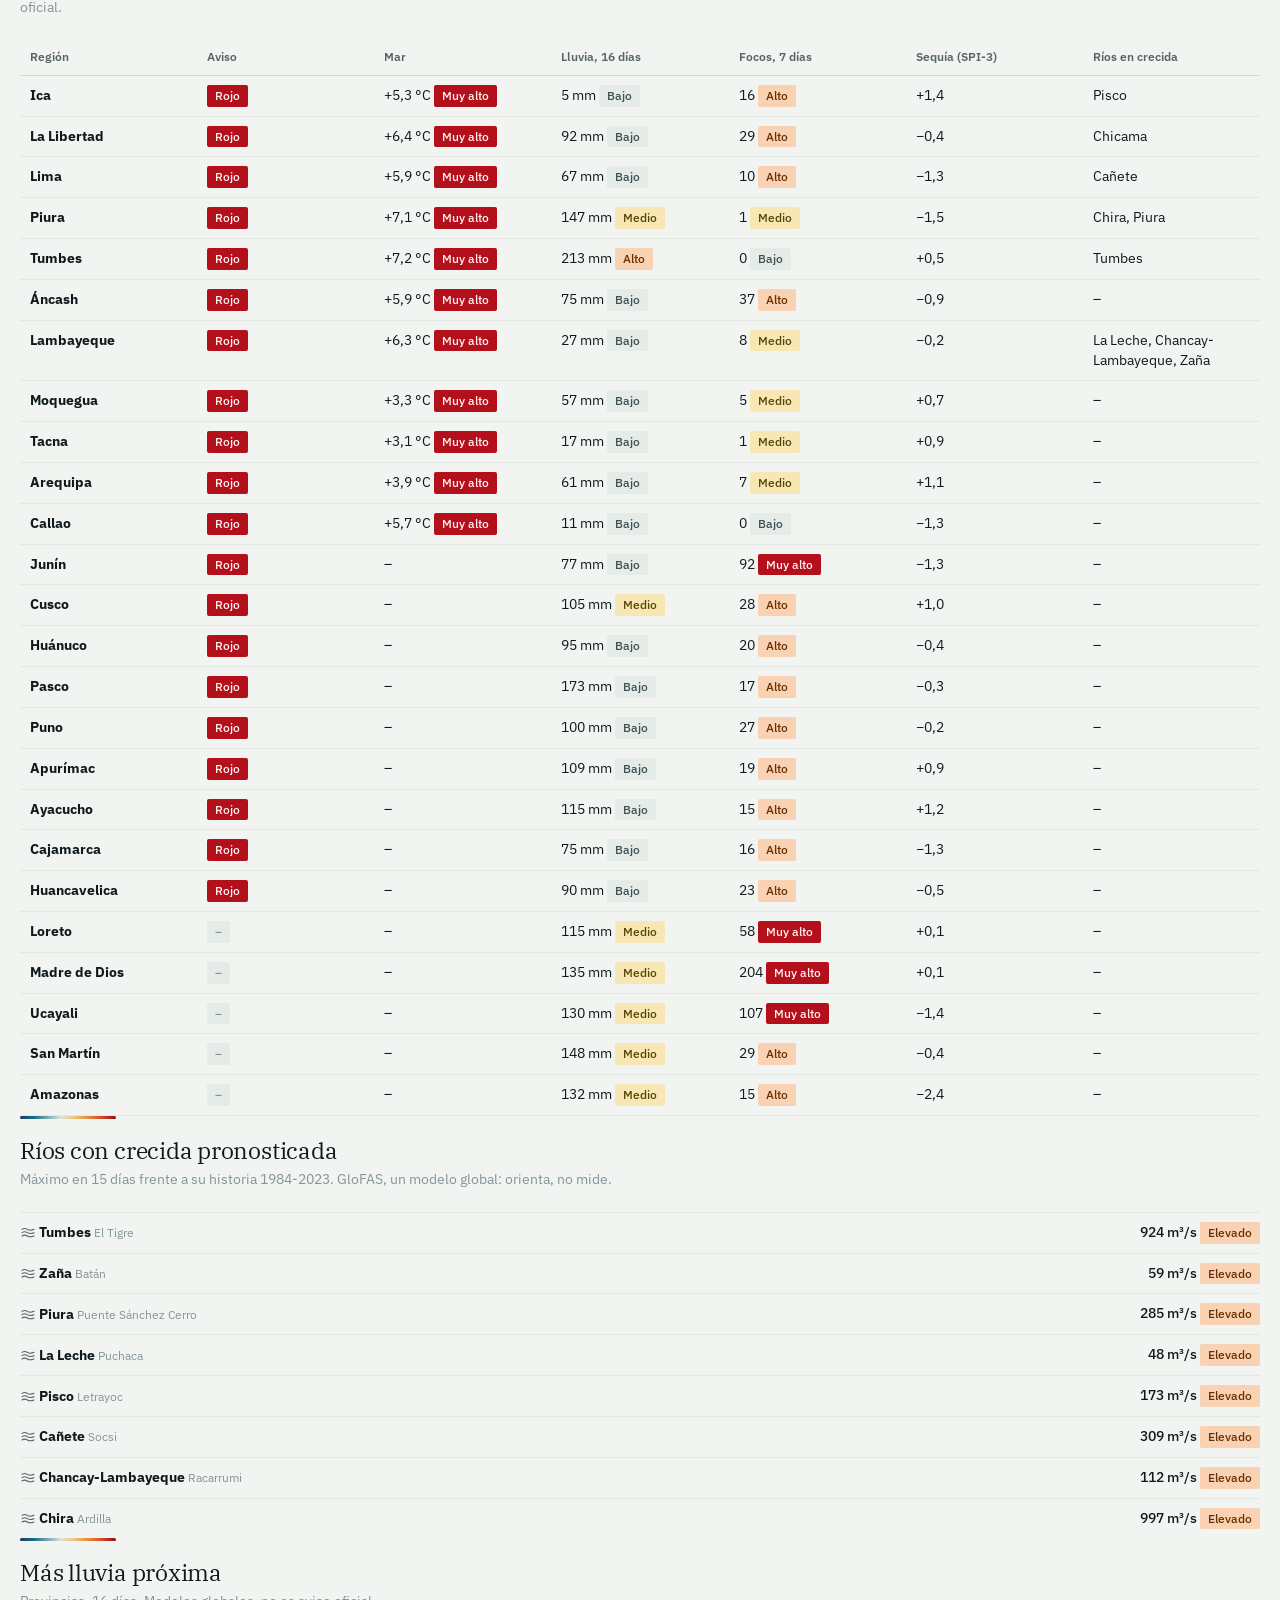
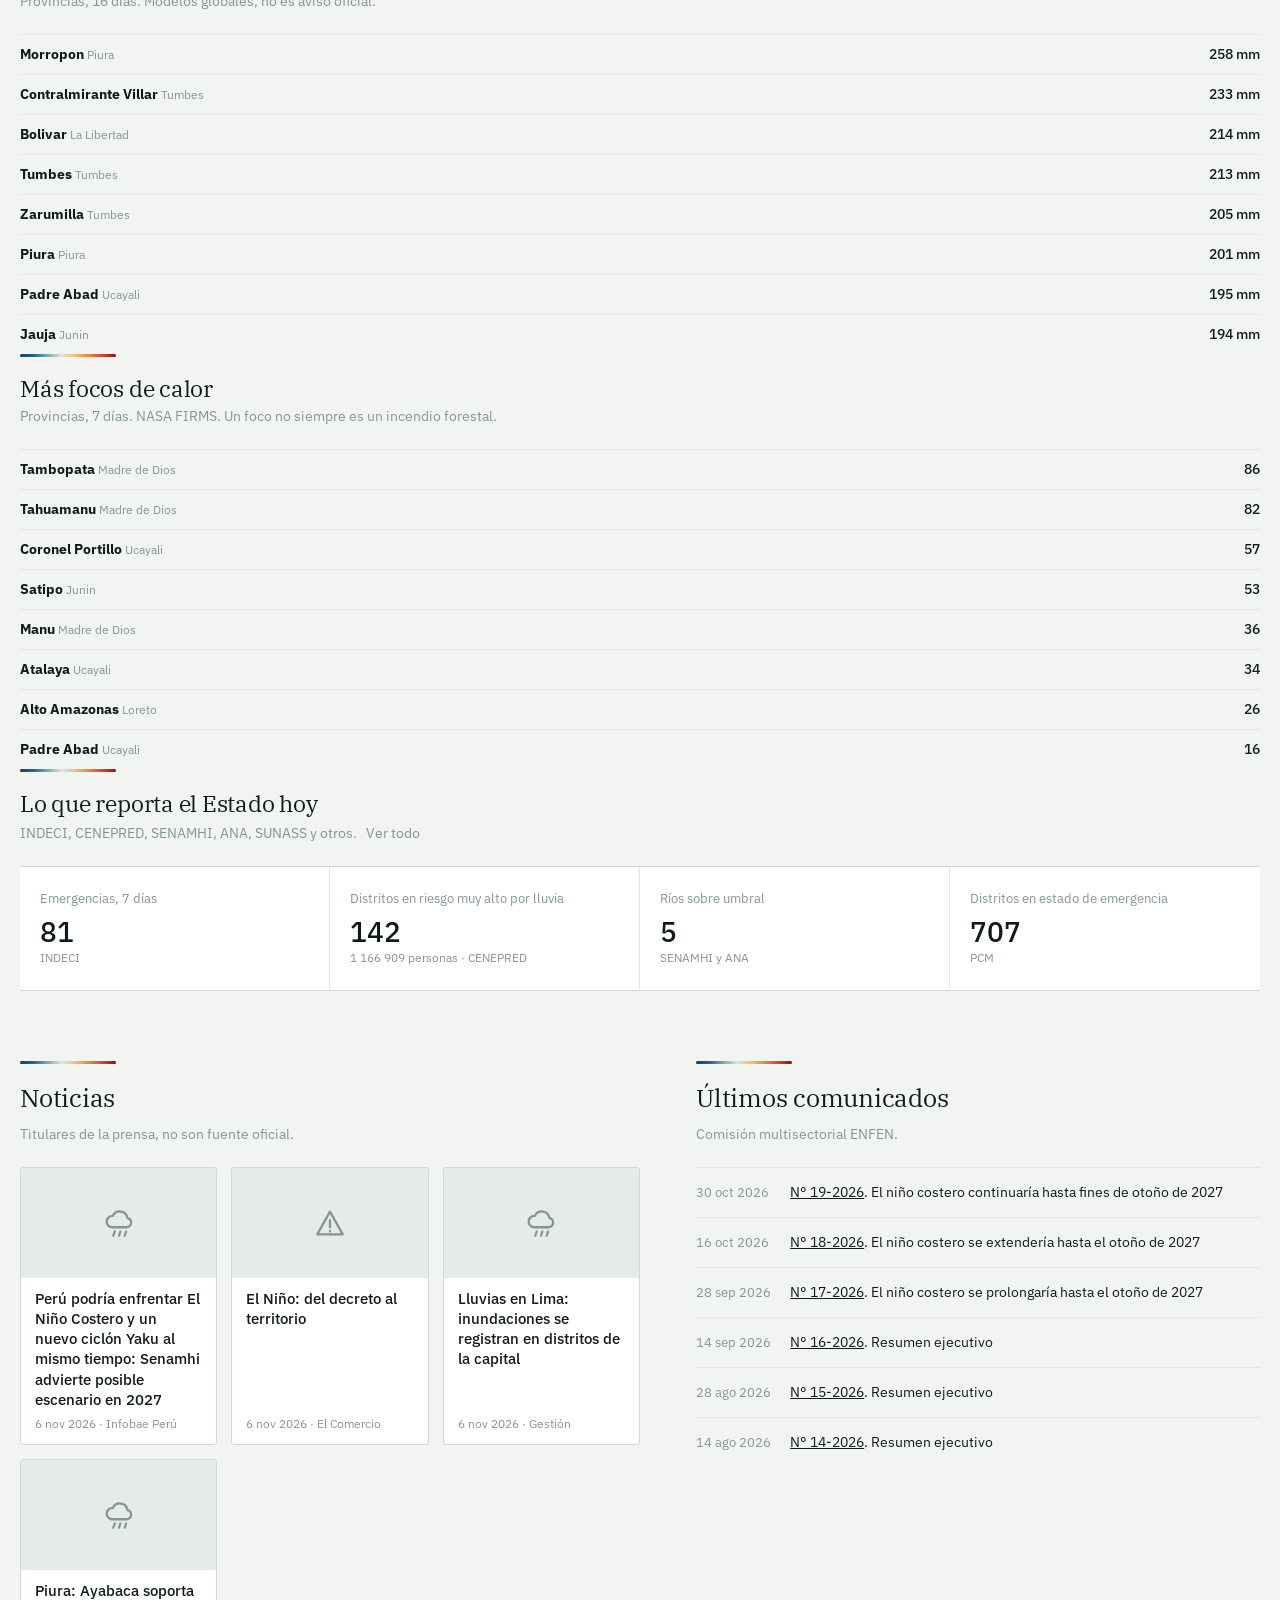
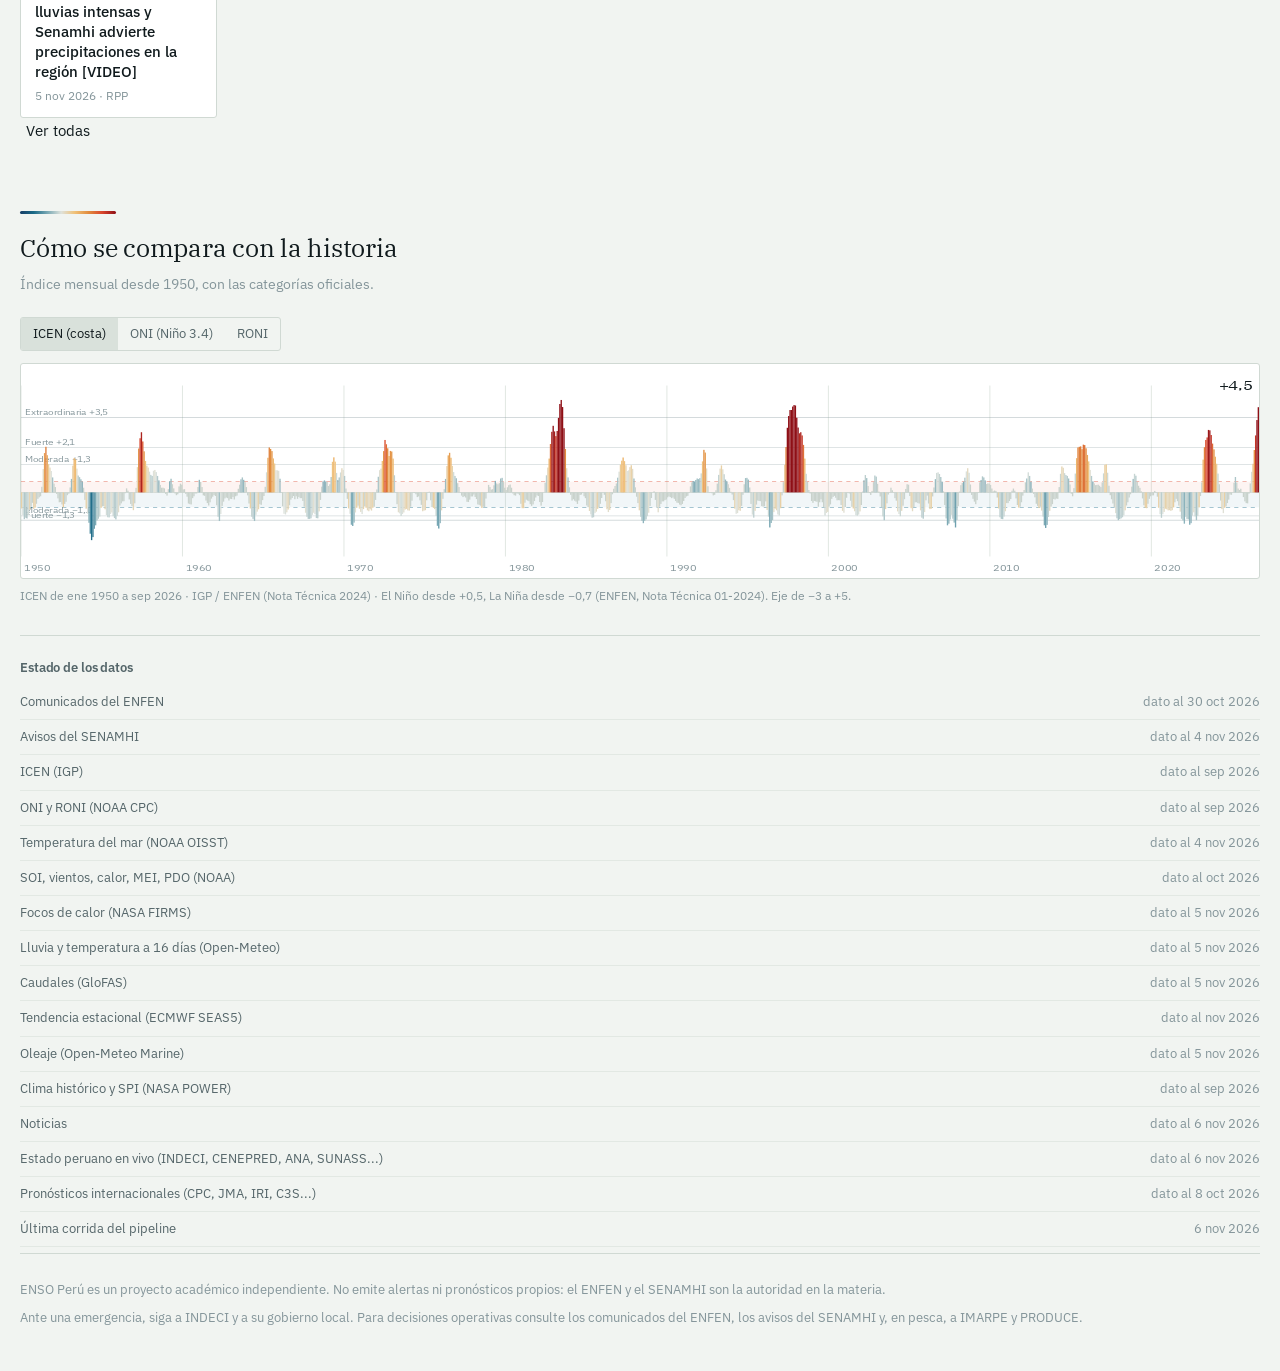
==== commit af728104: "El Estado hoy y Pronosticos: lo oficial del Peru y del mundo en un solo lugar Integra INDECI, CENEPR" ====
--- a/sitio/index.html
+++ b/sitio/index.html
@@ -32,7 +32,9 @@
   </a>
   <nav>
     <button id="nav-home"      aria-current="true"  onclick="ir('home')">Hoy</button>
+    <button id="nav-vivo"      aria-current="false" onclick="ir('vivo')">El Estado hoy</button>
     <button id="nav-mapa"      aria-current="false" onclick="ir('mapa')">Mapa</button>
+    <button id="nav-pronosticos" aria-current="false" onclick="ir('pronosticos')">Pronósticos</button>
     <button id="nav-monitoreo" aria-current="false" onclick="ir('monitoreo')">Monitoreo</button>
     <button id="nav-comparar"  aria-current="false" onclick="ir('comparar')">Comparar</button>
     <button id="nav-boletin"   aria-current="false" onclick="ir('boletin')">Boletín</button>
@@ -135,6 +137,13 @@
         <p class="sub">Provincias, 7 días. NASA FIRMS. Un foco no siempre es un incendio forestal.</p>
         <div class="rank" id="rank-focos"></div>
       </div>
+    </section>
+
+    <section class="bloque">
+      <div class="thermo"></div>
+      <h2>Lo que reporta el Estado hoy</h2>
+      <p class="sub">INDECI, CENEPRED, SENAMHI, ANA, SUNASS y otros. <button class="enlace" onclick="ir('vivo')">Ver todo</button></p>
+      <dl class="idx idx4" id="portada-estado"></dl>
     </section>
 
     <section class="bloque cols">
@@ -343,6 +352,39 @@
 </main>
 
 <!-- ══ NOTICIAS Y GUARDADOS ════════════════════════════════════════════ -->
+<main id="v-vivo" class="view">
+  <div class="wrap mon">
+    <div class="thermo"></div>
+    <h1 class="h1-vista">El Estado hoy</h1>
+    <p class="sub">Lo que publican en este momento INDECI, CENEPRED, SENAMHI, ANA, SUNASS, SERFOR, la PCM y el INAIGEM, en un solo lugar. Cada cifra es de su institución, con su fecha y su enlace.</p>
+    <dl class="idx idx4" id="vivo-kpis"></dl>
+    <section class="panel-g"><h2>Riesgo por la lluvia de estos días</h2><div id="vivo-esc"></div></section>
+    <section class="panel-g"><h2>Emergencias registradas</h2><p class="sub">Últimos 7 días, por tipo de peligro.</p><div id="vivo-coen"></div></section>
+    <section class="panel-g"><h2>Ríos y embalses</h2><div id="vivo-rios"></div></section>
+    <section class="panel-g"><h2>Prevención y estado de emergencia</h2><div id="vivo-prev"></div></section>
+    <section class="panel-g"><h2>Agua, incendios y lagunas</h2><div id="vivo-agua"></div></section>
+    <section class="panel-g"><h2>Últimos reportes oficiales</h2><div id="vivo-docs"></div></section>
+  </div>
+</main>
+
+<main id="v-pronosticos" class="view">
+  <div class="wrap mon">
+    <div class="thermo"></div>
+    <h1 class="h1-vista">Pronósticos</h1>
+    <p class="sub">Qué esperan los centros del Perú y del mundo para los próximos meses. ENSO Perú no pronostica: reúne lo que cada centro publica, con su fecha. Para decisiones en el Perú manda el ENFEN.</p>
+    <section class="panel-g"><h2>Lo que dice cada centro</h2><div class="tabla-scroll"><table class="tabla tabla-pron" id="pron-tabla"></table></div></section>
+    <section class="panel-g"><h2>Lluvia de los próximos meses, por sector (SENAMHI)</h2><div id="pron-senamhi"></div></section>
+    <section class="panel-g"><h2>Probabilidad de El Niño en el Pacífico central (NOAA)</h2><div id="pron-cpc"></div></section>
+    <div class="cols-2">
+      <section class="panel-g"><h2>Índices E y C (IGP)</h2><p class="sub">E: calentamiento del Pacífico oriental, frente al Perú. C: del Pacífico central. Mensual, ERSST.</p><svg id="g-ec" viewBox="0 0 1200 300" preserveAspectRatio="none"></svg><div class="leyenda" id="g-ec-ley"></div></section>
+      <section class="panel-g"><h2>Mar diario, según la Marina</h2><p class="sub">Anomalía de temperatura del mar, últimos 60 días. DHN con datos OSTIA.</p><svg id="g-dhn" viewBox="0 0 1200 300" preserveAspectRatio="none"></svg><div class="leyenda" id="g-dhn-ley"></div></section>
+    </div>
+    <section class="panel-g"><h2>Las próximas semanas</h2><div id="pron-sub"></div></section>
+    <section class="panel-g"><h2>Gráficos de los centros</h2><p class="sub">Tal como los publica cada centro, en inglés. Toca uno para verlo grande.</p><div class="pron-galeria" id="pron-galeria"></div></section>
+    <section class="panel-g"><h2>Boletines</h2><div id="pron-docs"></div></section>
+  </div>
+</main>
+
 <main id="v-noticias" class="view">
   <div class="wrap mon">
     <div class="thermo"></div>
@@ -391,6 +433,7 @@
 <script src="assets/app.js"></script>
 <script src="assets/vistas.js"></script>
 <script src="assets/ficha_lugar.js"></script>
+<script src="assets/vivo.js"></script>
 <script src="assets/mapa.js"></script>
 </body>
 </html>
--- a/sitio/assets/styles.css
+++ b/sitio/assets/styles.css
@@ -614,3 +614,41 @@
 .not-pie .not-meta{margin:0}
 
 .not-mas{margin:18px 0 8px; text-align:center}
+
+/* El Estado hoy y Pronósticos */
+.idx.idx4{grid-template-columns:repeat(4,minmax(0,1fr)); margin-bottom:22px}
+.idx.idx4 dd{font-size:28px; white-space:nowrap}
+.idx.idx4 small{display:block; font-size:11.5px; line-height:1.4; color:var(--fog-dim); margin-top:4px}
+.kpi-enl{cursor:pointer}
+.kpi-enl:hover{background:var(--paper-3)}
+.cols-2{display:grid; grid-template-columns:1fr 1fr; gap:28px}
+.cols-2 > *{min-width:0}
+.cols-2 h3, .panel-g h3{font-family:var(--sans); font-size:13.5px; font-weight:600; margin-bottom:8px}
+.barras-h{display:flex; flex-direction:column; gap:6px; margin-bottom:8px}
+.barras-h > div{display:grid; grid-template-columns:minmax(120px,38%) 1fr 54px; gap:10px; align-items:center; font-size:13px}
+.barras-h > div > span{overflow:hidden; text-overflow:ellipsis; white-space:nowrap}
+.barras-h i{display:block; height:14px; background:#2A78D6; border-radius:2px; min-width:2px}
+.barras-h.embalses i{background:#5FA8D3}
+.barras-h b{font-weight:500; text-align:right; font-size:12.5px}
+.terc{display:flex; flex-direction:column; gap:5px; margin:6px 0}
+.terc-f{display:grid; grid-template-columns:150px 1fr; gap:10px; align-items:center; font-size:12.5px; color:var(--fog)}
+.pm-barra i span{color:#fff; font-size:11px; font-weight:500; margin:auto}
+.pm-barra.pm-alto{height:26px; margin:6px 0}
+.tabla-pron td{vertical-align:top; white-space:normal; font-size:13px; line-height:1.45}
+.tabla-pron td:first-child{white-space:nowrap}
+.tabla-pron a{color:var(--cold)}
+.pron-galeria{display:grid; grid-template-columns:repeat(auto-fill,minmax(260px,1fr)); gap:16px}
+.pron-fig{margin:0; border:1px solid var(--rule); border-radius:3px; overflow:hidden; background:#fff}
+.pron-fig img{display:block; width:100%; height:200px; object-fit:contain; background:#fff}
+.pron-fig figcaption{padding:9px 12px; background:var(--paper-2); font-size:12.5px; display:flex; flex-direction:column; gap:2px}
+.pron-fig figcaption span{color:var(--fog-dim); font-size:11.5px}
+@media (max-width:900px){ .cols-2{grid-template-columns:1fr} .idx.idx4{grid-template-columns:repeat(2,minmax(0,1fr))} .terc-f{grid-template-columns:110px 1fr} }
+@media (max-width:640px){ .idx.idx4 dd{font-size:22px} }
+
+.foco.emerg{background:#F5F0E6; box-shadow:0 0 0 2px #B4101C inset}
+.foco.pcrit{background:#C9A227}
+.f-estado{background:var(--accent-wash)}
+
+.probs-ley{display:flex; flex-wrap:wrap; gap:4px 16px; font-size:12px; color:var(--fog); margin:6px 0 10px}
+.probs-ley span{display:inline-flex; align-items:center; gap:6px}
+.probs-ley i{display:inline-block; width:11px; height:11px; border-radius:2px; flex:none}
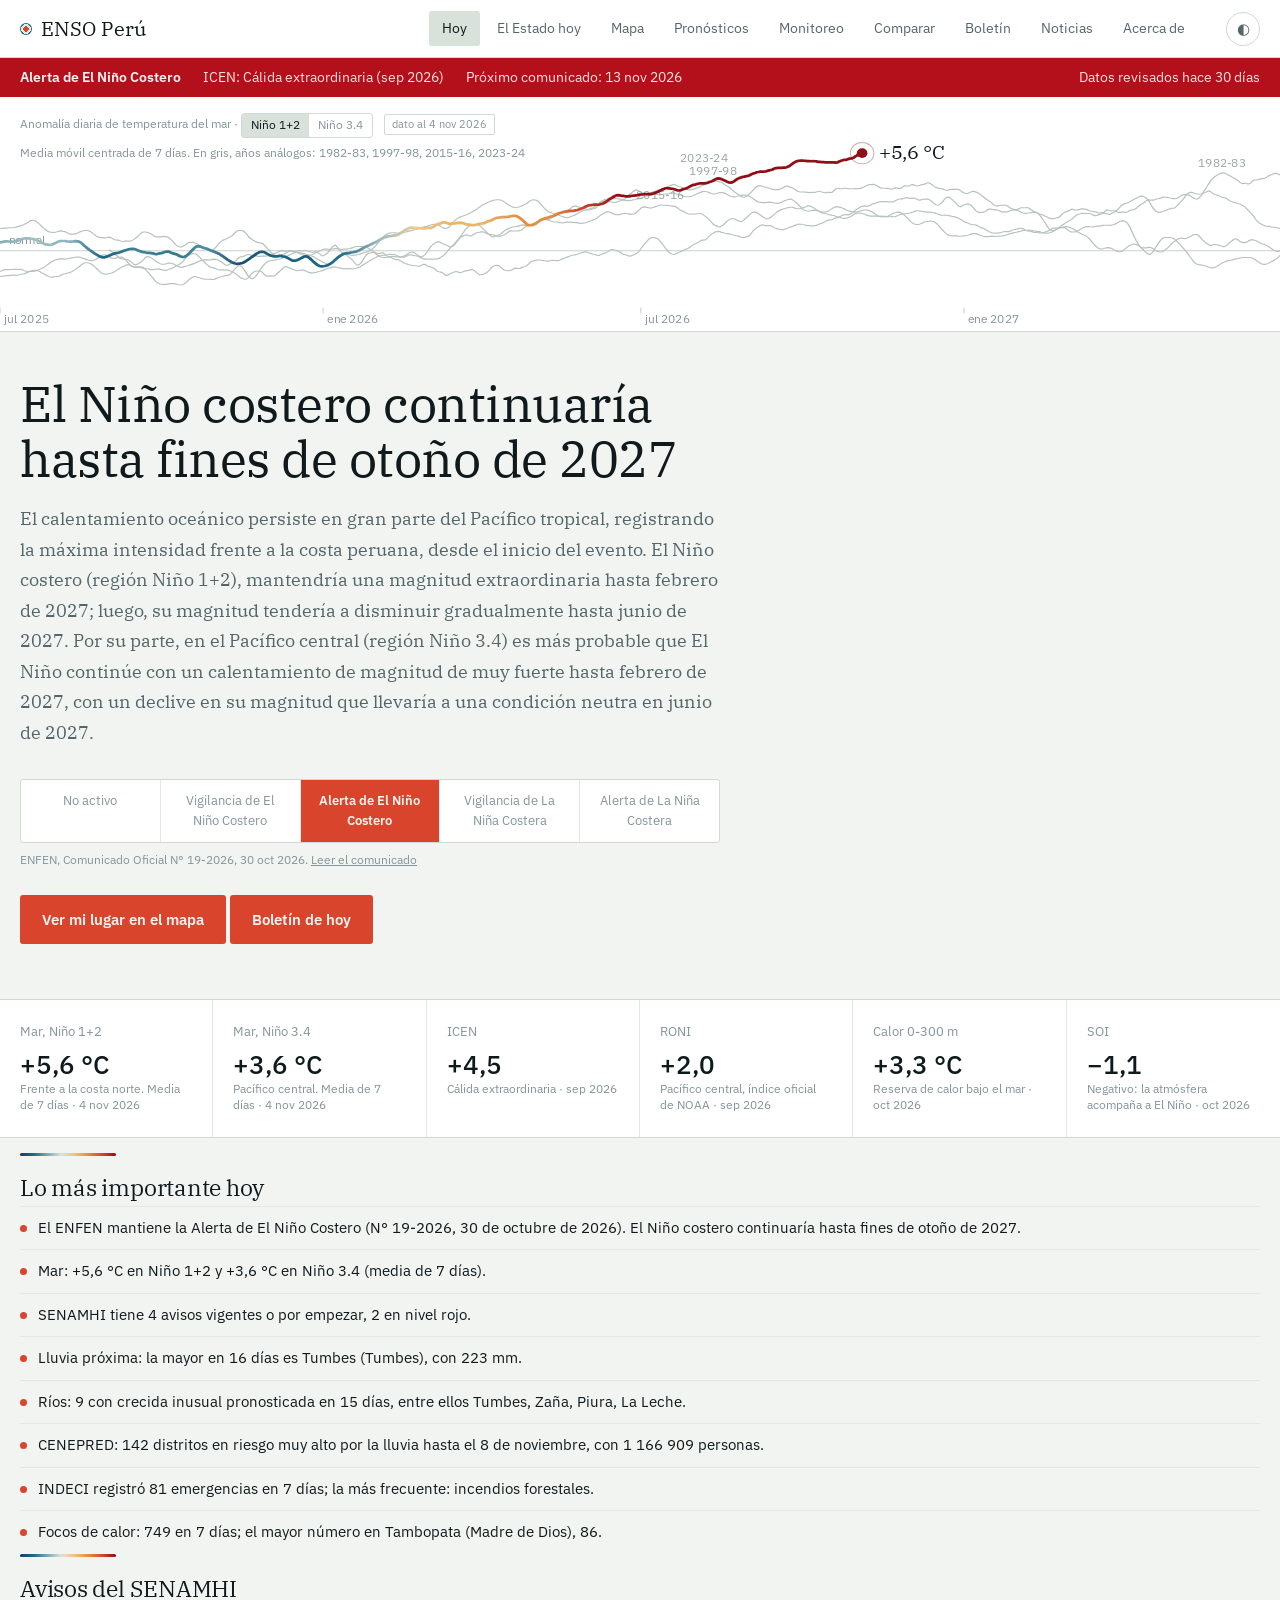
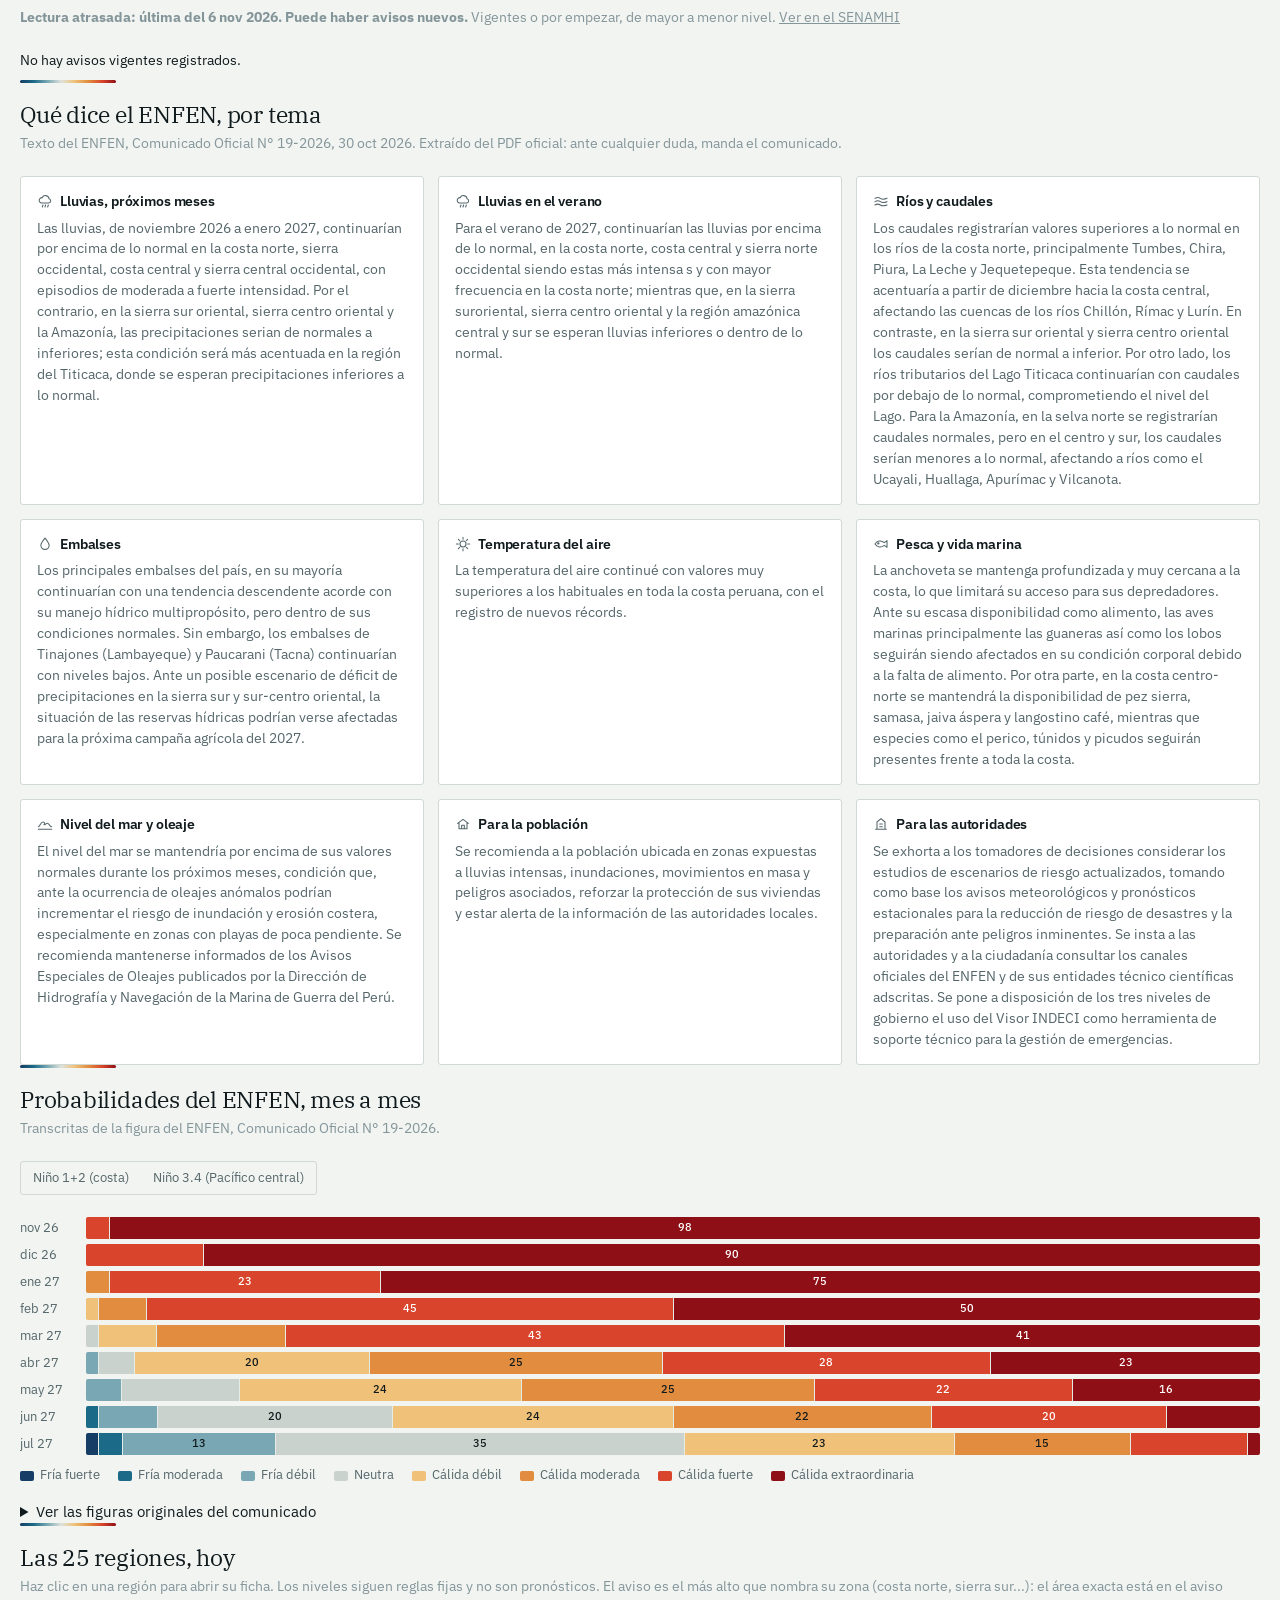
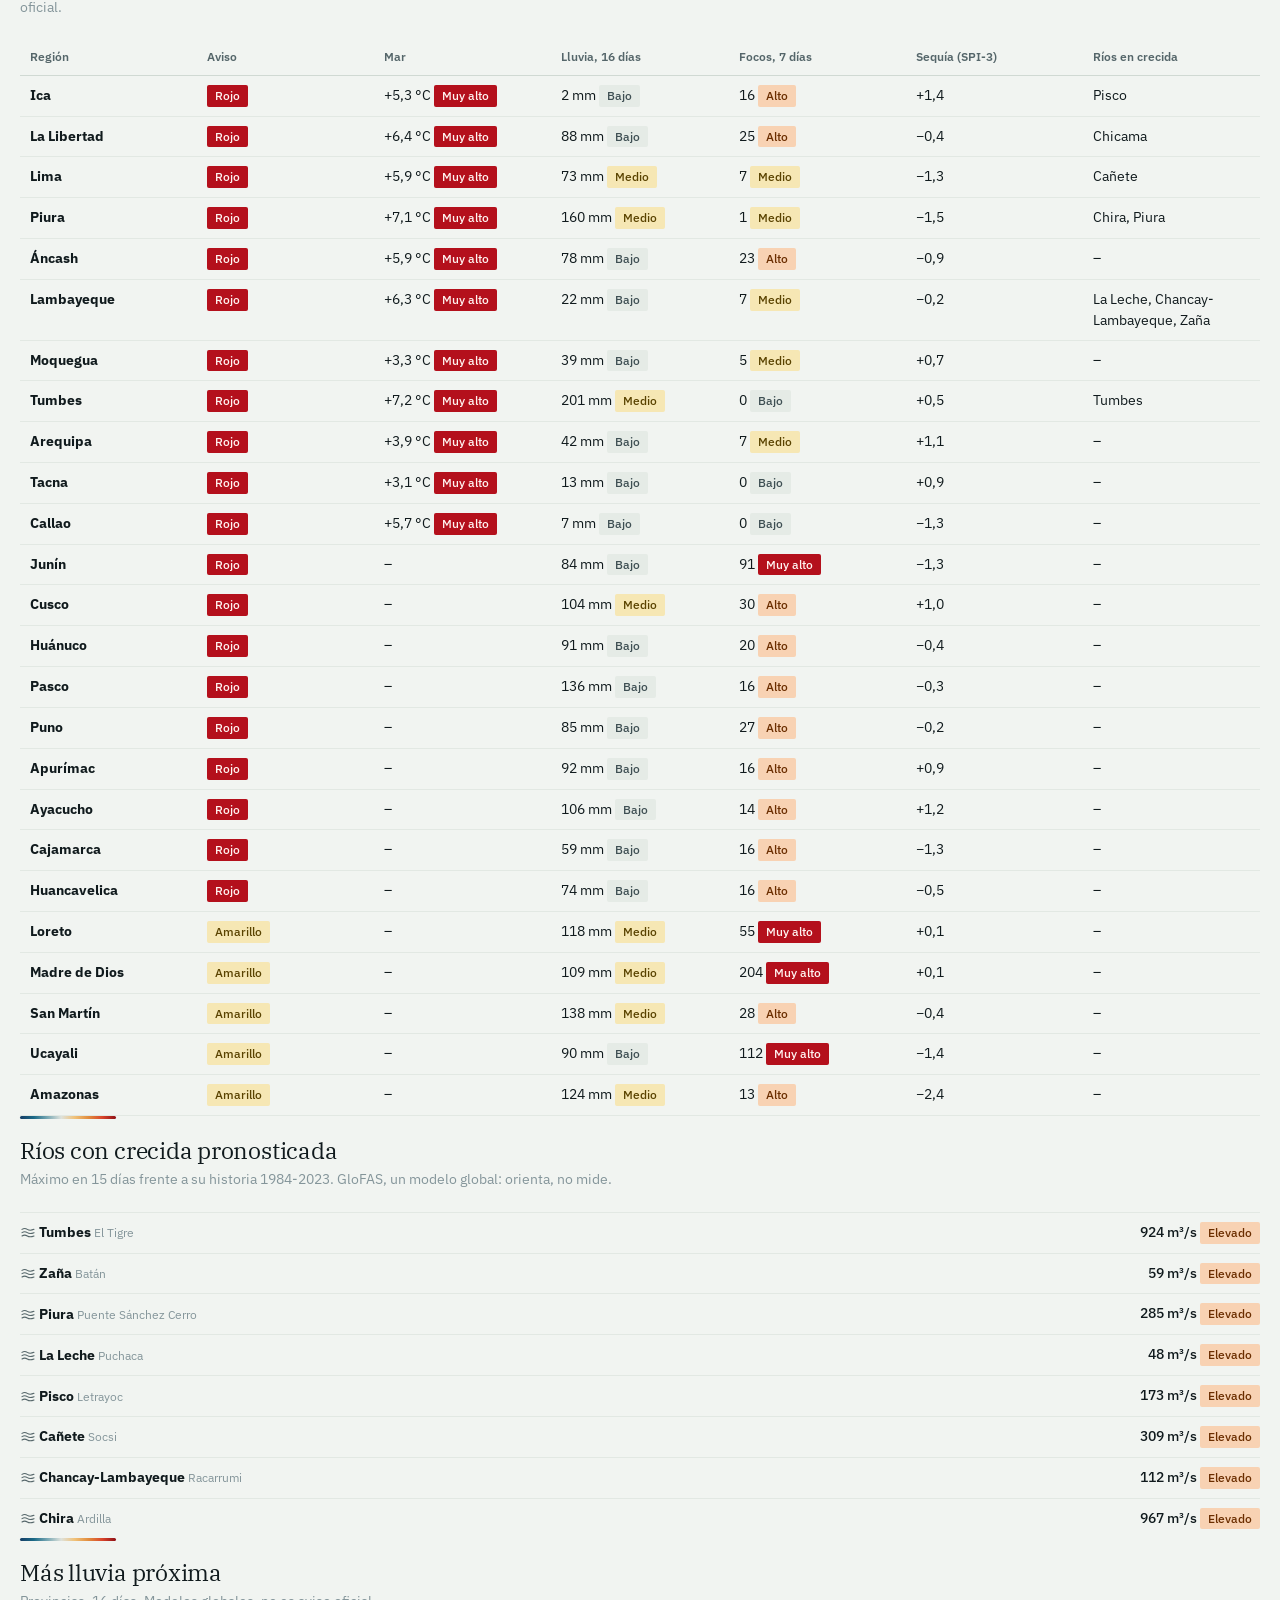
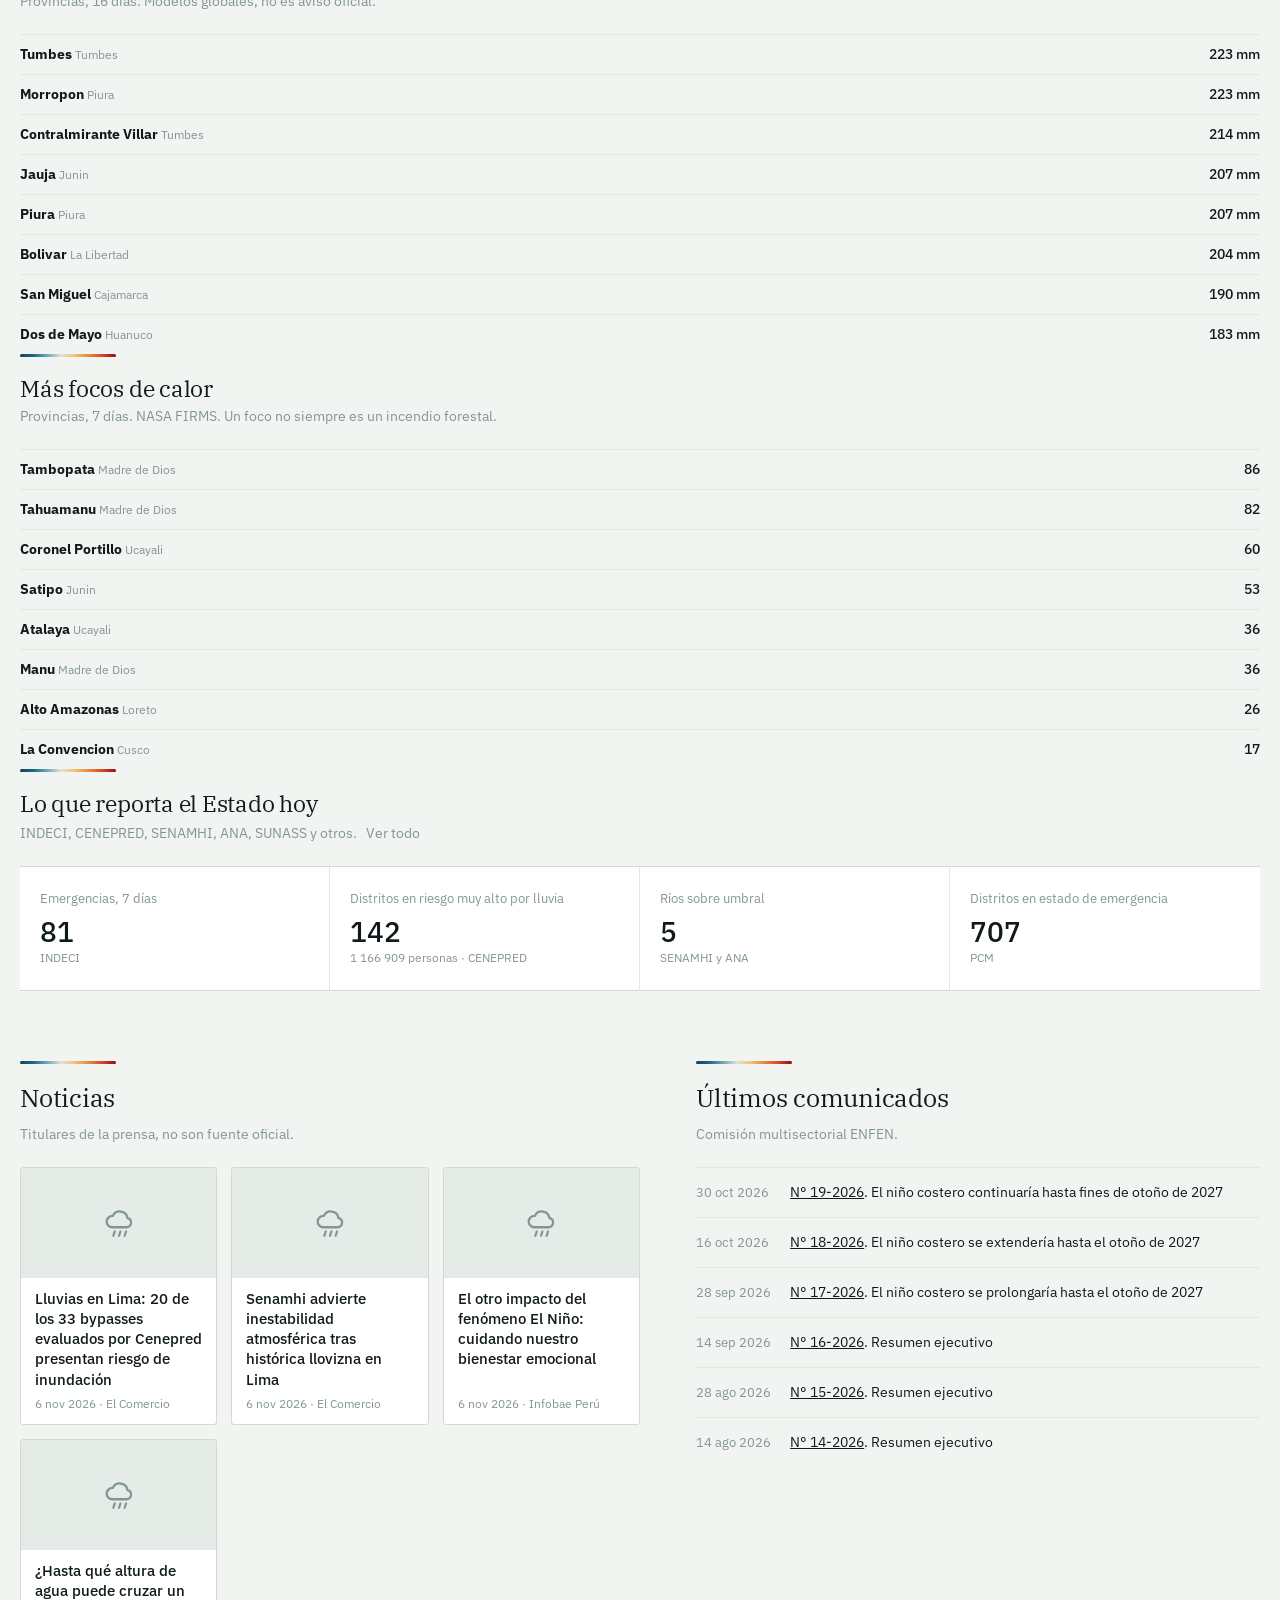
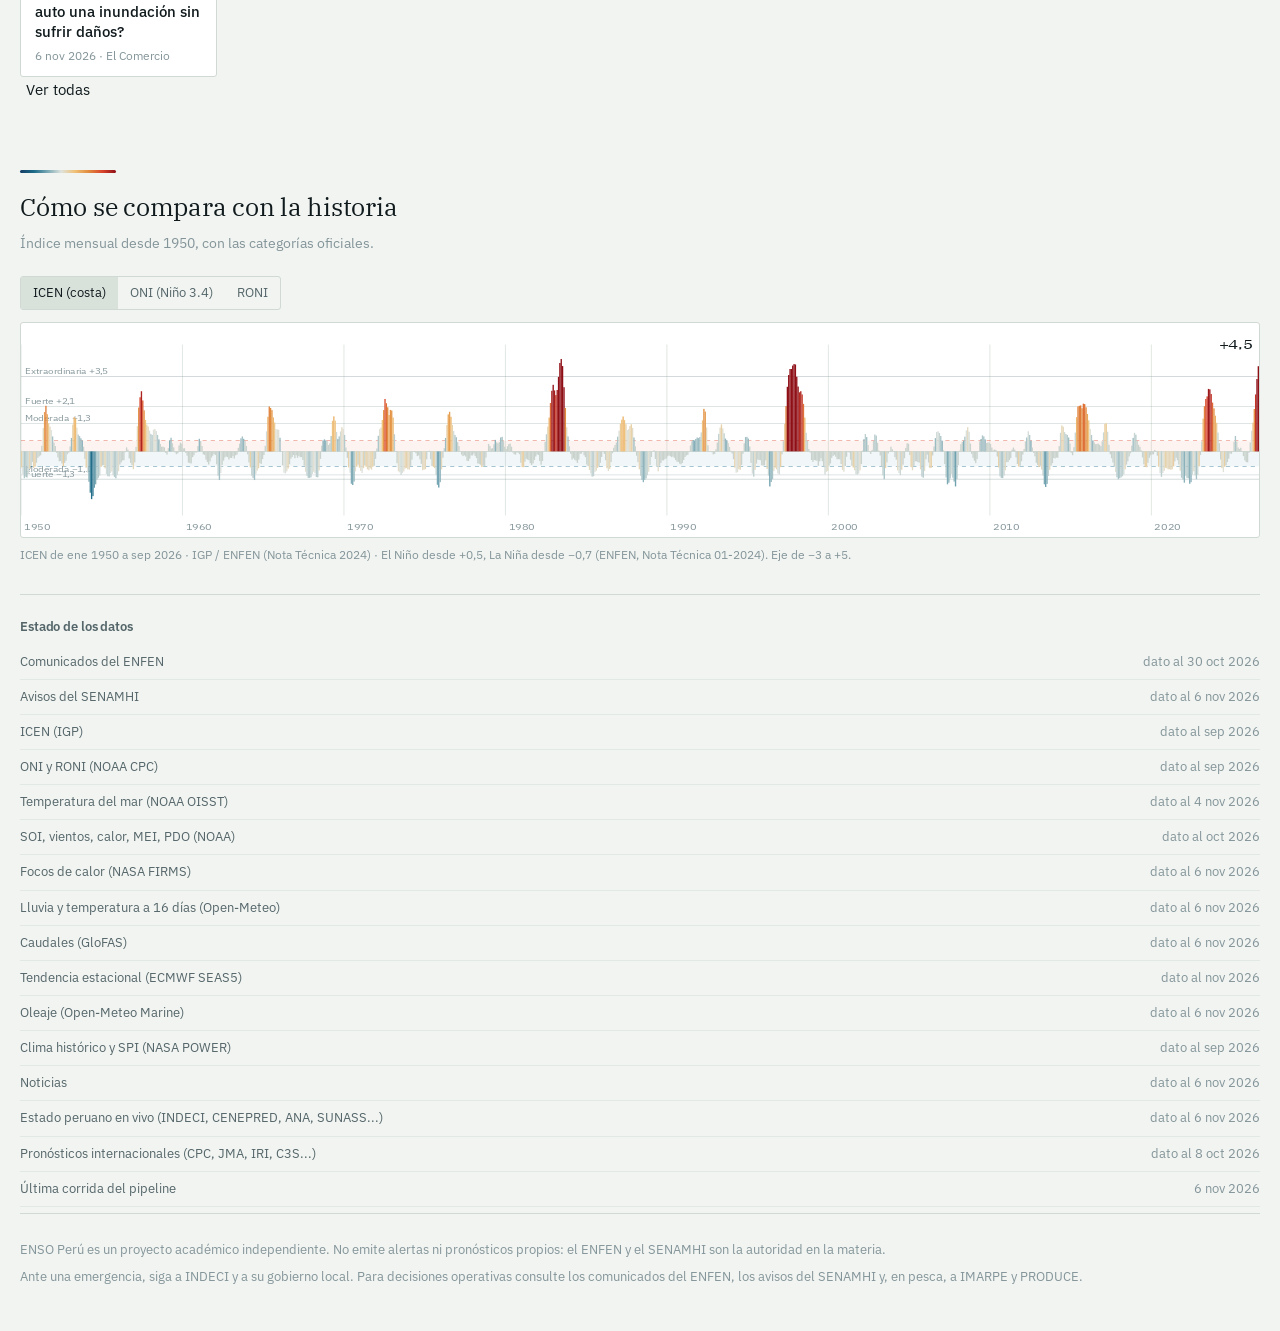
==== commit 33cd871b: "Boletin por region con graficos; noticias cada hora en el robot Boletin en cuatro partes (region, pa" ====
--- a/sitio/index.html
+++ b/sitio/index.html
@@ -344,7 +344,9 @@
 <main id="v-boletin" class="view">
   <div class="wrap mon boletin">
     <div class="bol-ctl no-print">
-      <label for="bol-fecha">Boletín del</label> <select id="bol-fecha" onchange="pintarBoletin(this.value)"></select>
+      <label for="bol-region">Boletín de</label> <select id="bol-region" onchange="pintarBoletin()"></select>
+      <label for="bol-fecha">del</label> <select id="bol-fecha" onchange="pintarBoletin()"></select>
+      <small class="f-nota" id="bol-fecha-nota"></small>
       <button class="cta cta2" onclick="window.print()">Imprimir o guardar en PDF</button>
     </div>
     <article id="boletin"></article>
@@ -434,6 +436,7 @@
 <script src="assets/vistas.js"></script>
 <script src="assets/ficha_lugar.js"></script>
 <script src="assets/vivo.js"></script>
+<script src="assets/boletin.js"></script>
 <script src="assets/mapa.js"></script>
 </body>
 </html>
--- a/sitio/assets/styles.css
+++ b/sitio/assets/styles.css
@@ -652,3 +652,32 @@
 .probs-ley{display:flex; flex-wrap:wrap; gap:4px 16px; font-size:12px; color:var(--fog); margin:6px 0 10px}
 .probs-ley span{display:inline-flex; align-items:center; gap:6px}
 .probs-ley i{display:inline-block; width:11px; height:11px; border-radius:2px; flex:none}
+
+/* Boletín por región */
+.bol-ctl label{font-size:13.5px; color:var(--fog)}
+.bol-ctl select:disabled{opacity:.5}
+.bol-sec{margin-top:30px; padding-top:18px; border-top:2px solid var(--ink)}
+.bol-sec h2{display:flex; align-items:center; gap:10px; font-size:22px; margin-bottom:14px}
+.bol-num{display:inline-flex; align-items:center; justify-content:center; width:28px; height:28px; border-radius:50%; background:var(--accent); color:#fff; font-family:var(--sans); font-size:14px; font-weight:600; flex:none}
+.bol-sec h3{font-family:var(--sans); font-size:14px; font-weight:600; margin:18px 0 8px}
+.bol-kpis{display:grid; grid-template-columns:repeat(auto-fill,minmax(170px,1fr)); gap:10px; margin:14px 0}
+.bol-kpis div{border:1px solid var(--rule); border-radius:3px; padding:10px 12px; background:var(--paper)}
+.bol-kpis dt{font-size:11.5px; color:var(--fog-dim)}
+.bol-kpis dd{margin:4px 0 2px; font-size:21px; font-weight:500; font-family:var(--sans)}
+.bol-kpis small{font-size:11px; color:var(--fog-dim)}
+.bol-graf svg.bol-svg{display:block; width:100%; height:200px}
+.bol-noticias{display:grid; grid-template-columns:repeat(auto-fill,minmax(200px,1fr)); gap:12px}
+.bol-noticias .not-tit{font-size:13px}
+@media print{
+  .bol-sec{break-inside:auto} .bol-sec h3, .barras-h, .bol-graf, .bol-kpis{break-inside:avoid}
+  .bol-noticias{grid-template-columns:repeat(3,1fr)} .not-foto{aspect-ratio:16/8}
+  .cols-2{grid-template-columns:1fr 1fr}
+}
+
+/* Las barras pequeñas no se estiran a todo el ancho del boletín */
+.bol-sec .mini{max-width:620px}
+.bol-sec .cols-2 .mini{max-width:none}
+
+#boletin .bol-cab{display:block}
+#boletin .bol-cab h1{font-size:clamp(24px,6vw,30px); line-height:1.15; margin:6px 0 4px}
+@media (max-width:640px){ .bol-kpis{grid-template-columns:repeat(2,minmax(0,1fr))} .bol-ctl{gap:8px} }
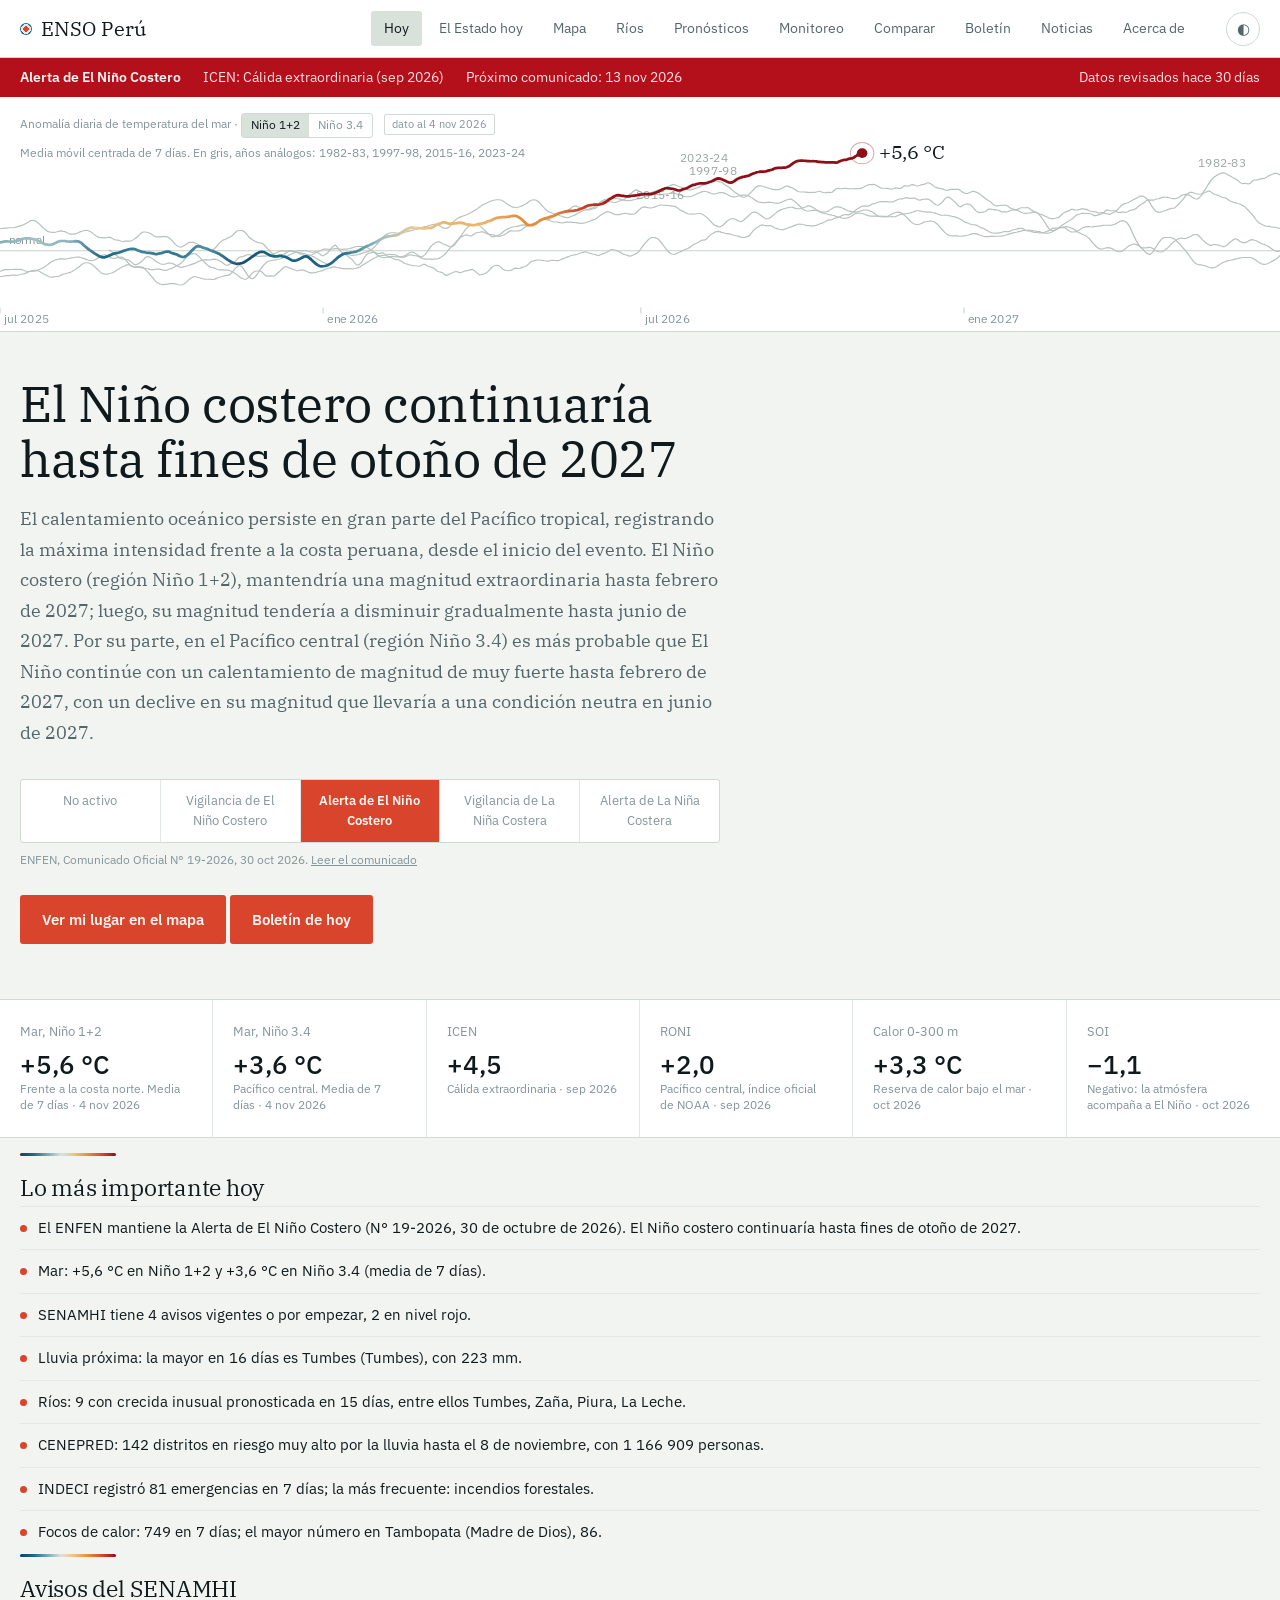
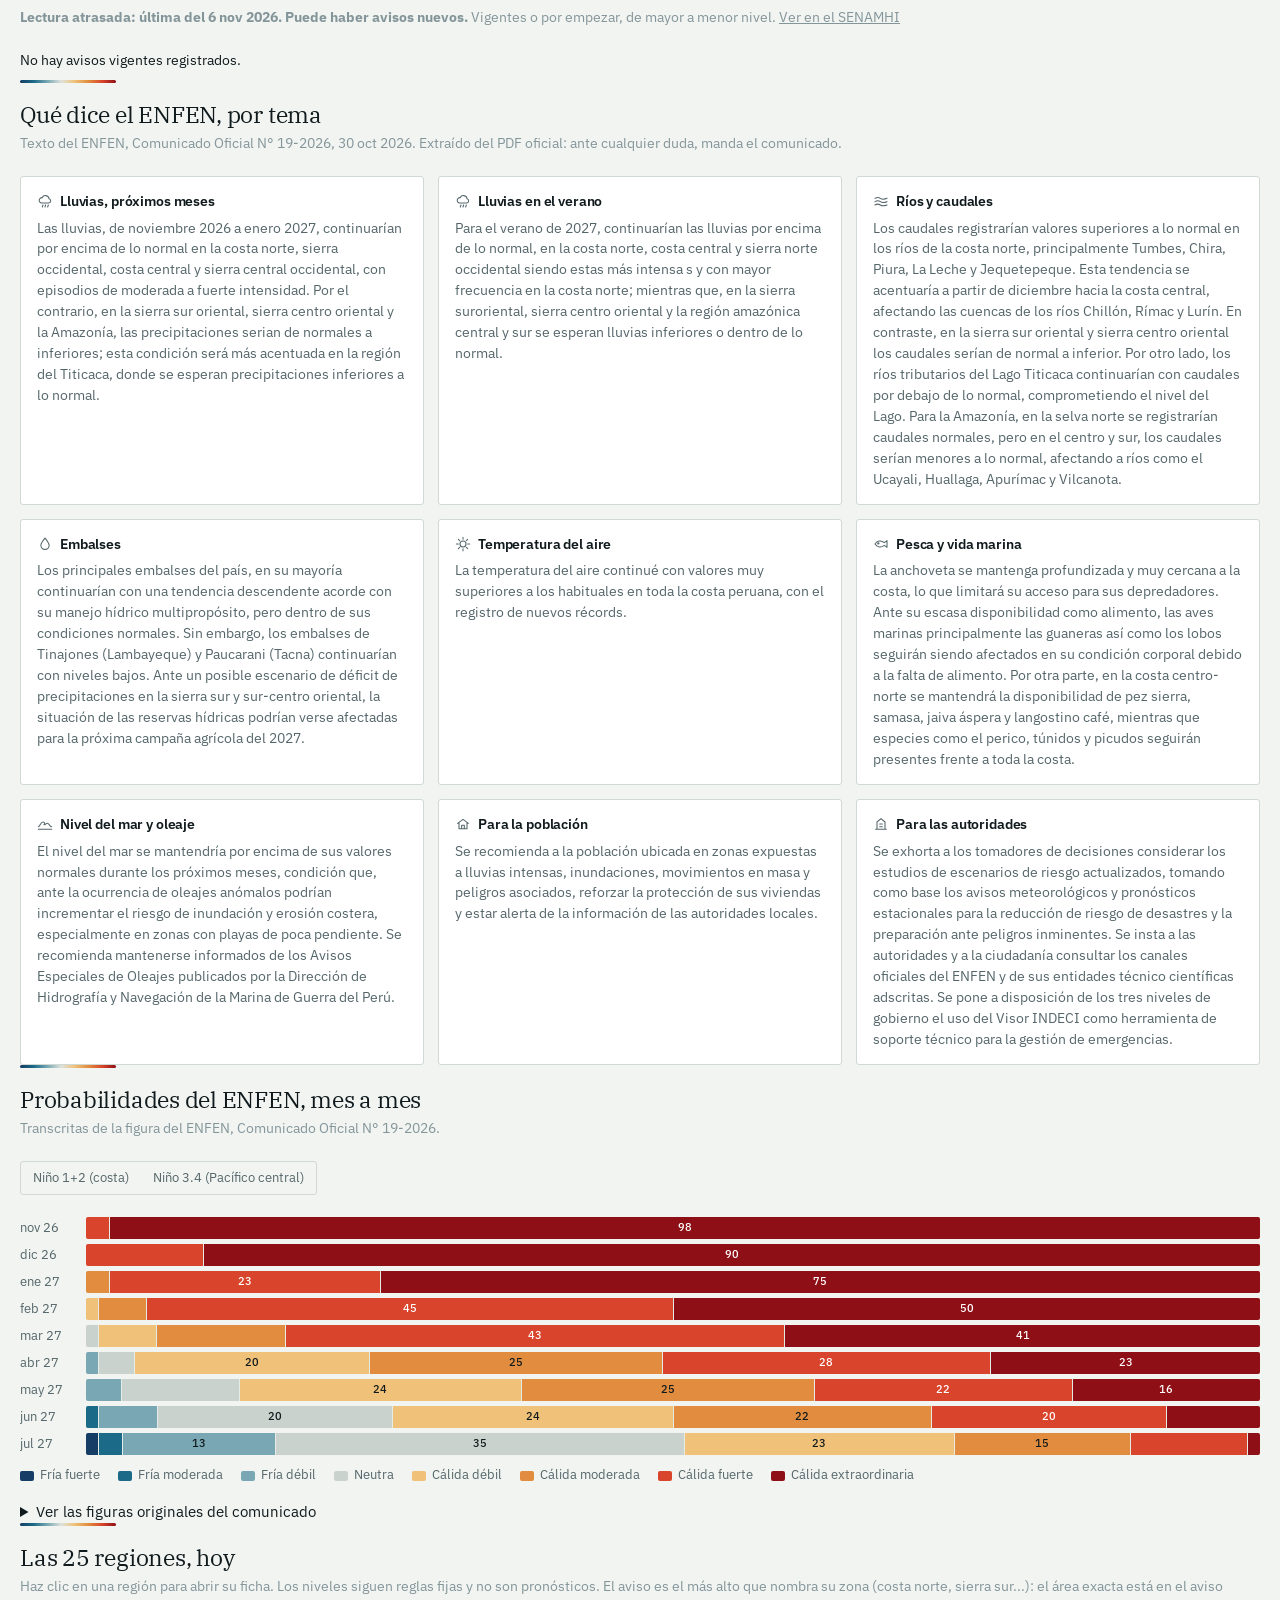
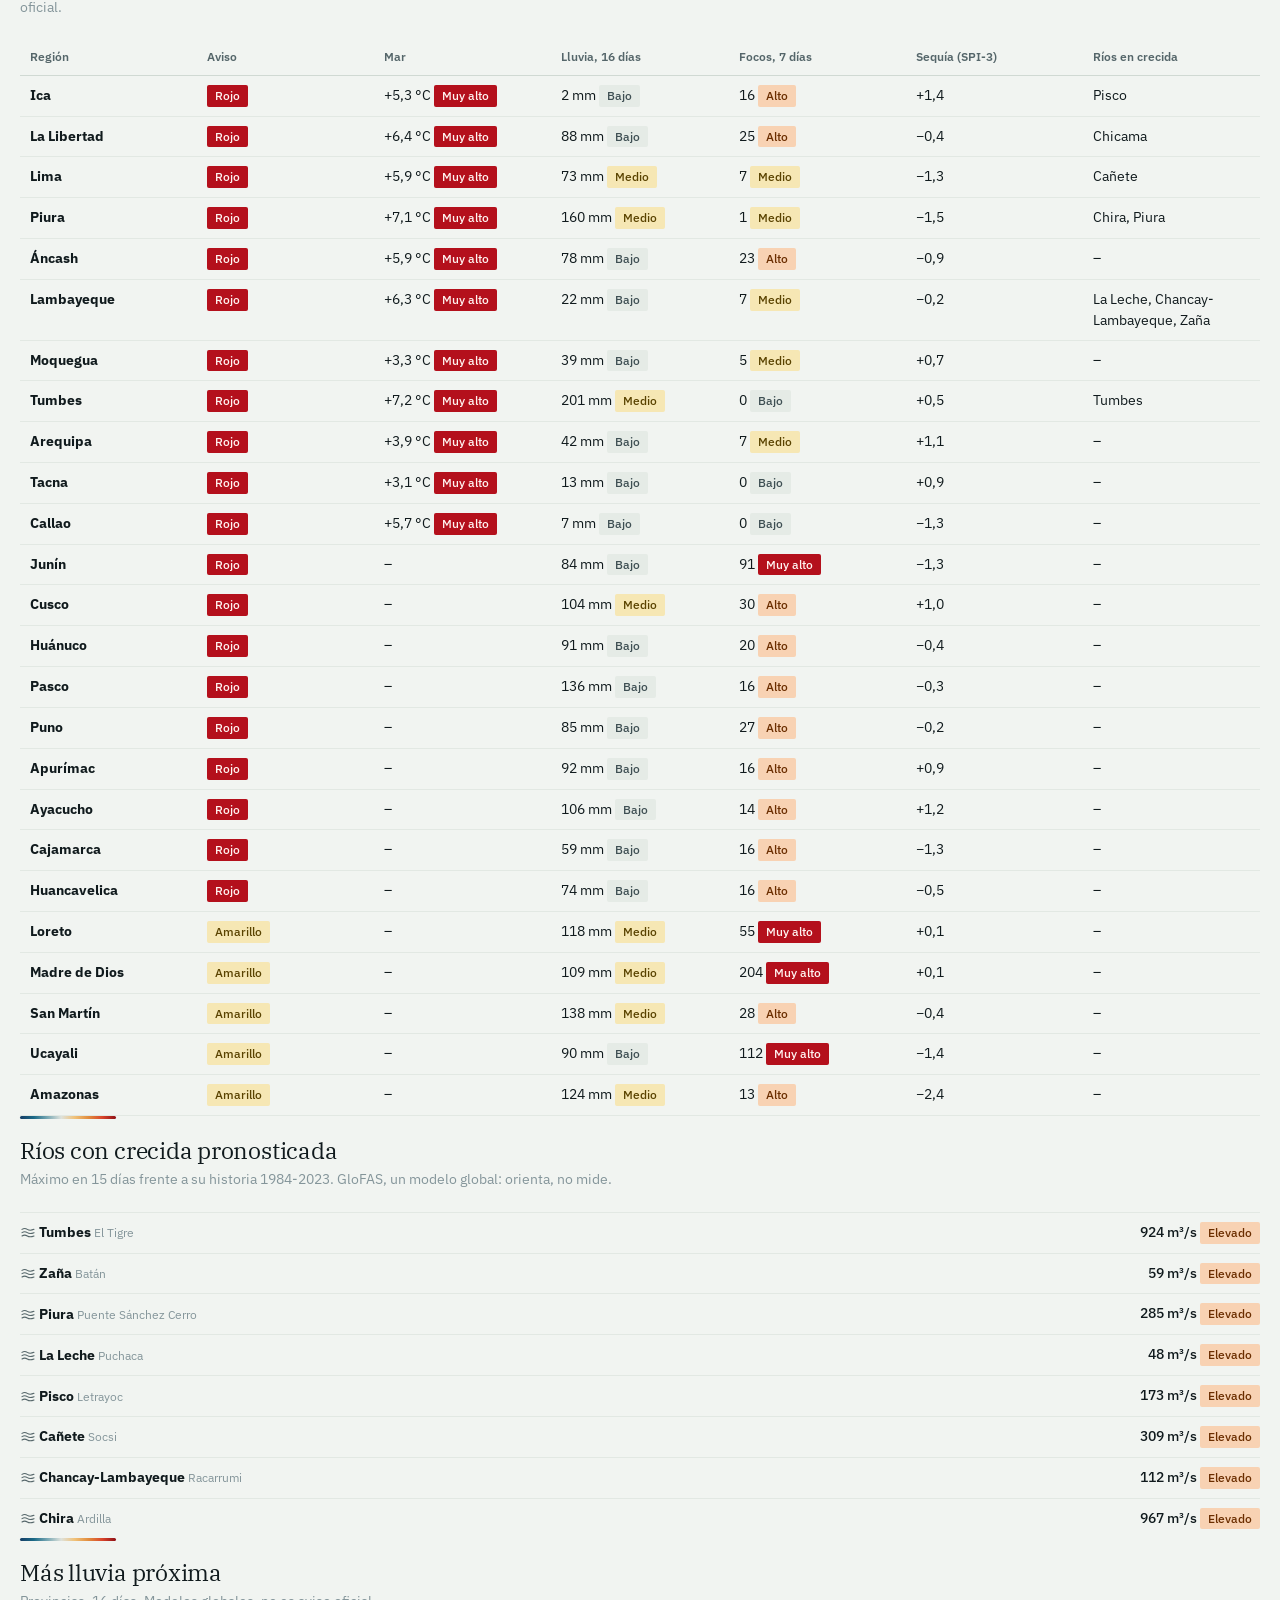
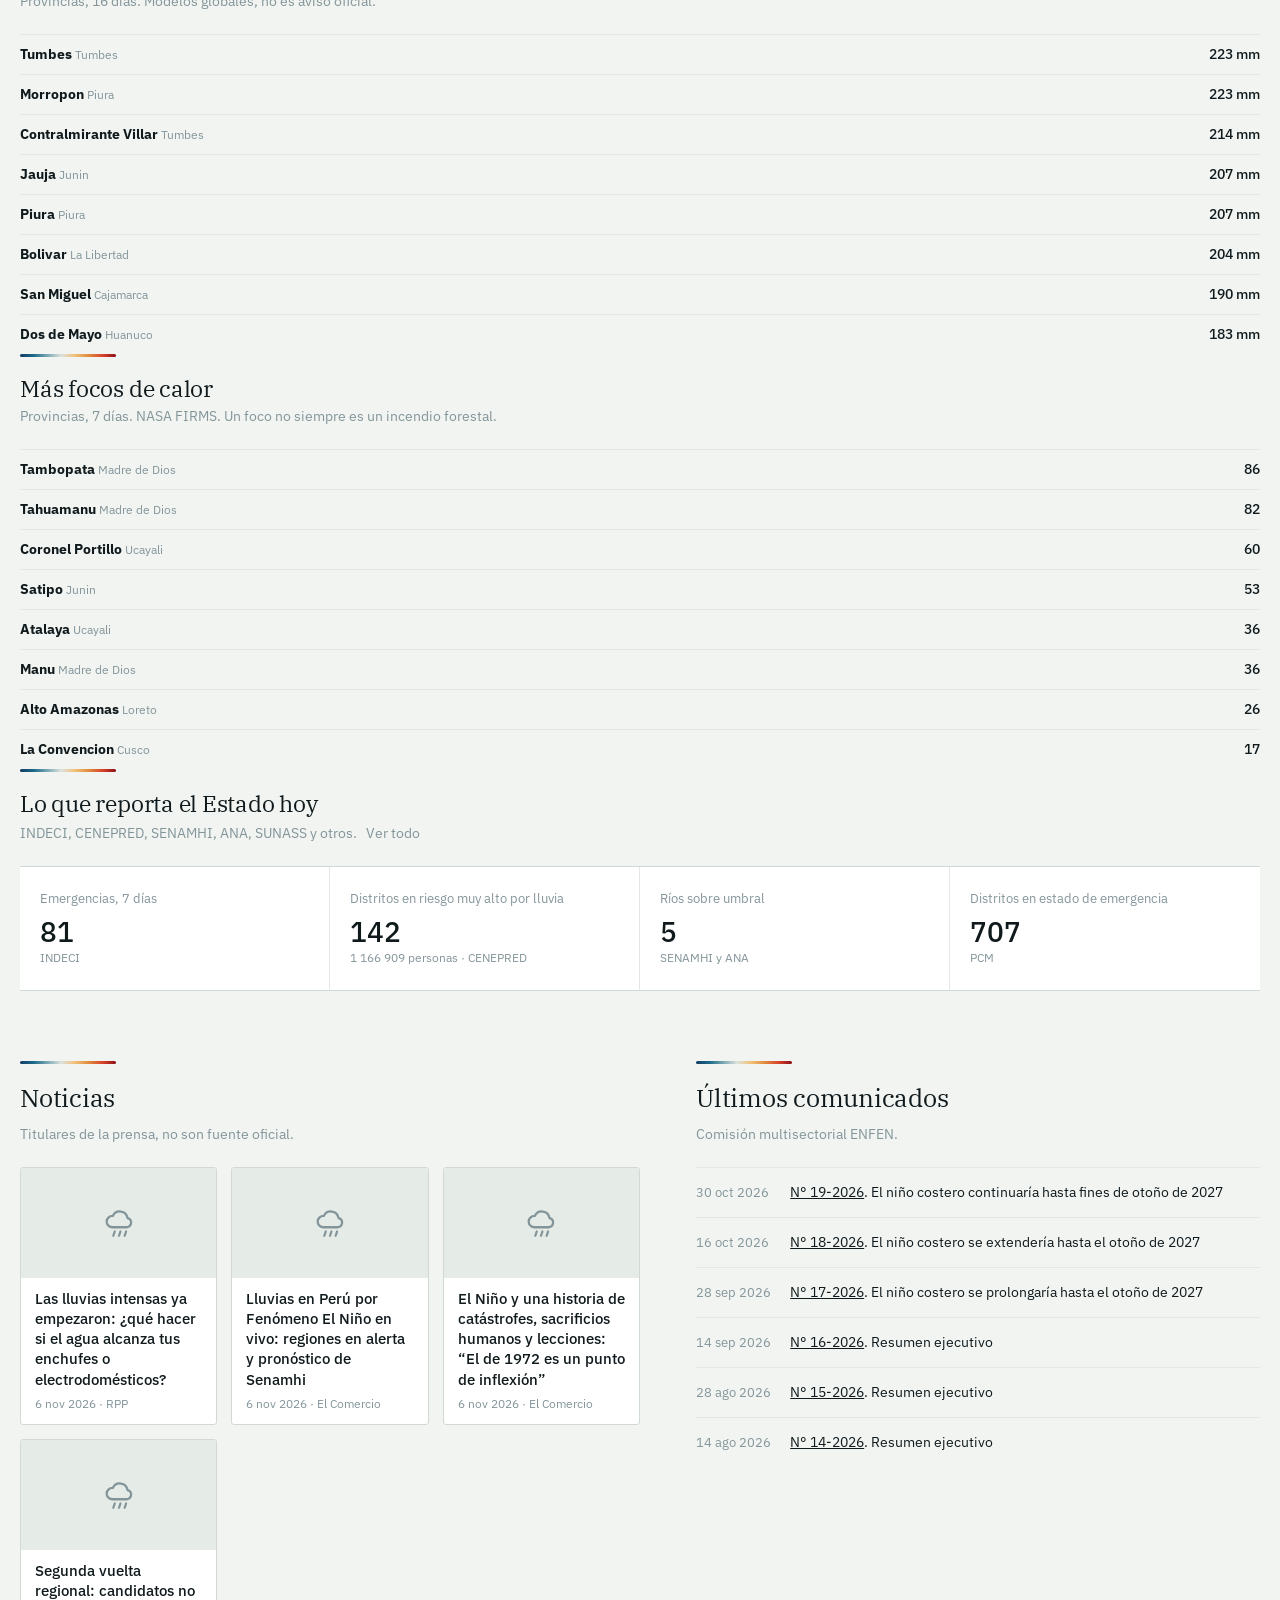
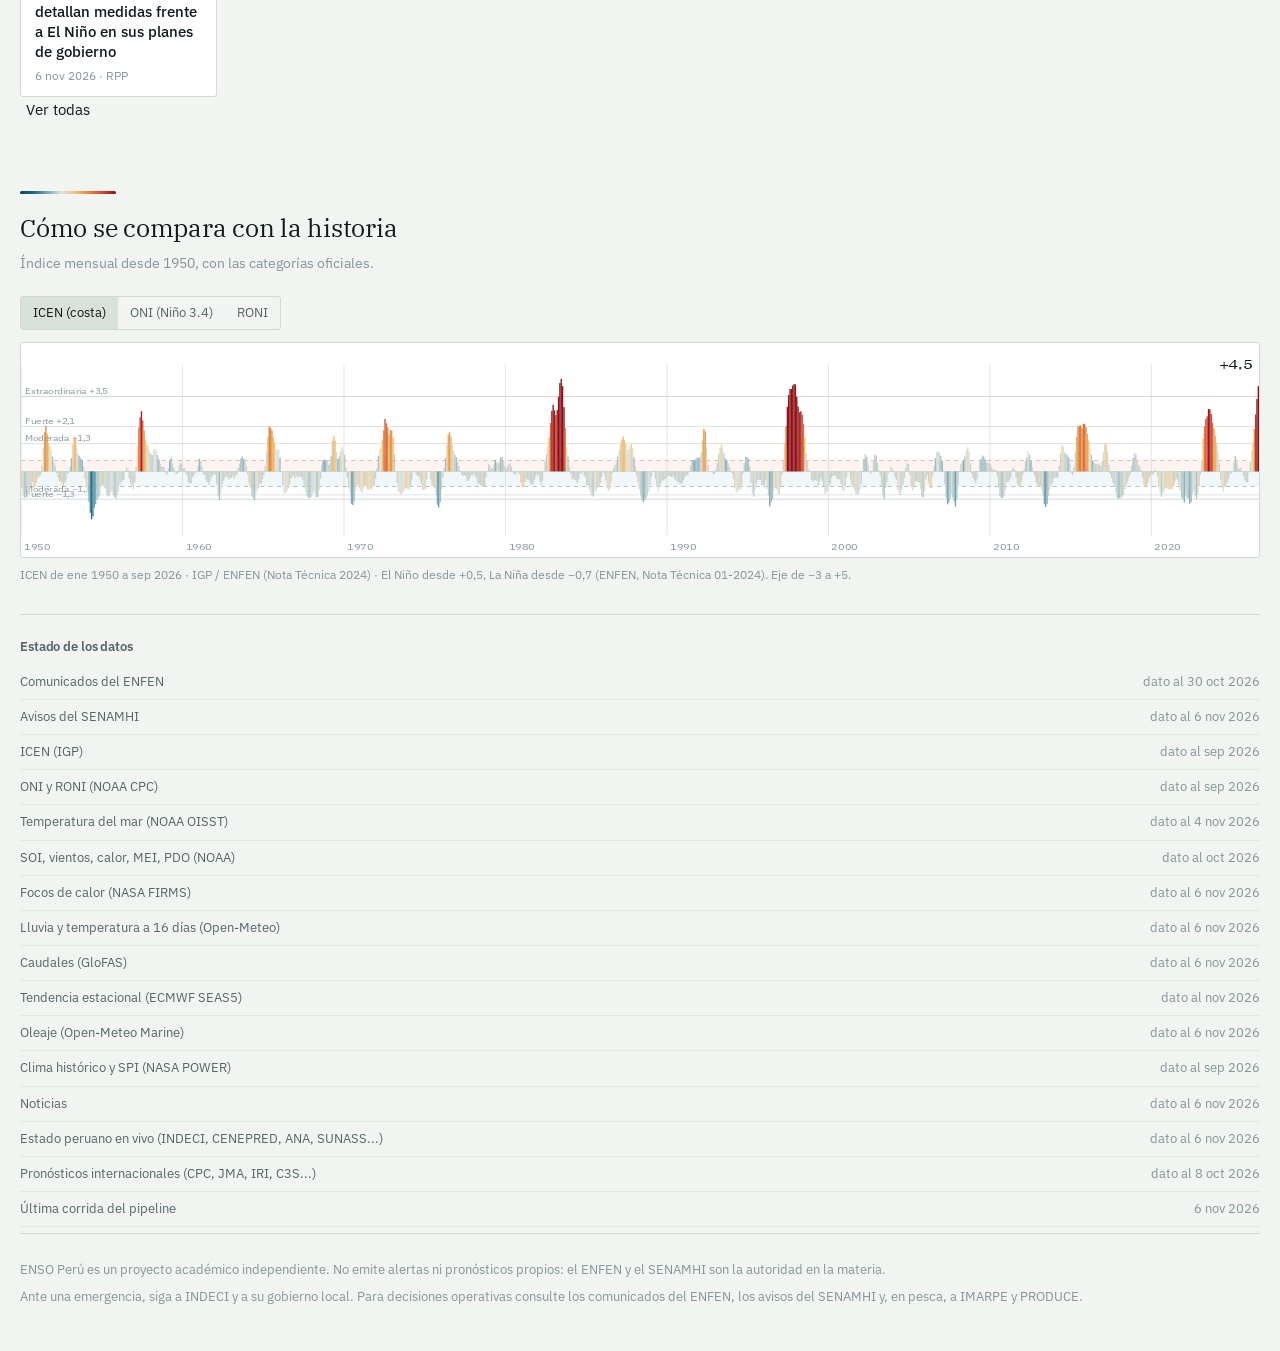
==== commit 7071715d: "Rios de la ANA: seguimiento, historial y capas oficiales de agua 780 rios (1154 tramos) con sus esta" ====
--- a/sitio/index.html
+++ b/sitio/index.html
@@ -34,6 +34,7 @@
     <button id="nav-home"      aria-current="true"  onclick="ir('home')">Hoy</button>
     <button id="nav-vivo"      aria-current="false" onclick="ir('vivo')">El Estado hoy</button>
     <button id="nav-mapa"      aria-current="false" onclick="ir('mapa')">Mapa</button>
+    <button id="nav-rios"      aria-current="false" onclick="ir('rios')">Ríos</button>
     <button id="nav-pronosticos" aria-current="false" onclick="ir('pronosticos')">Pronósticos</button>
     <button id="nav-monitoreo" aria-current="false" onclick="ir('monitoreo')">Monitoreo</button>
     <button id="nav-comparar"  aria-current="false" onclick="ir('comparar')">Comparar</button>
@@ -369,6 +370,23 @@
   </div>
 </main>
 
+<main id="v-rios" class="view">
+  <div class="wrap mon">
+    <div class="thermo"></div>
+    <h1 class="h1-vista">Ríos: seguimiento</h1>
+    <p class="sub">Los ríos y quebradas de la ANA, con lo que miden sus estaciones (ANA y SENAMHI), lo que pronostica GloFAS, las obras de prevención junto al cauce y la gente que vive cerca. Se actualiza cada hora; la historia se guarda día a día.</p>
+    <dl class="idx idx4" id="rios-kpis"></dl>
+    <section class="panel-g"><h2>Qué cambió desde ayer</h2><div id="rios-cambios"></div></section>
+    <section class="panel-g"><h2>Todos los ríos</h2>
+      <div class="rios-ctl"><div class="not-ctl" id="rios-estado"></div>
+        <select id="rios-region" onchange="setFiltroRios('region', this.value)"></select>
+        <input id="rios-buscar" type="search" placeholder="Buscar río o cuenca" oninput="setFiltroRios('texto', this.value)"></div>
+      <div class="tabla-scroll"><table class="tabla tabla-rios" id="rios-tabla"></table></div>
+      <p class="f-fuente" id="rios-nota"></p>
+      <p class="f-fuente">Estado: emergencia o alerta si una estación de la ANA pasa su umbral o una del SENAMHI está en naranja o rojo; vigilancia si el SENAMHI marca amarillo o GloFAS pronostica una crecida inusual. Ríos: ANA. Centros poblados: INEI.</p></section>
+  </div>
+</main>
+
 <main id="v-pronosticos" class="view">
   <div class="wrap mon">
     <div class="thermo"></div>
@@ -437,6 +455,7 @@
 <script src="assets/ficha_lugar.js"></script>
 <script src="assets/vivo.js"></script>
 <script src="assets/boletin.js"></script>
+<script src="assets/rios_ana.js"></script>
 <script src="assets/mapa.js"></script>
 </body>
 </html>
--- a/sitio/assets/styles.css
+++ b/sitio/assets/styles.css
@@ -577,7 +577,7 @@
   body{background:#fff}
   #boletin{border:none; padding:0}
   .view:not(.on){display:none}
-  #boletin section{break-inside:avoid}
+  #boletin section{break-inside:auto}
 }
 
 .brand{white-space:nowrap; flex:none}
@@ -681,3 +681,63 @@
 #boletin .bol-cab{display:block}
 #boletin .bol-cab h1{font-size:clamp(24px,6vw,30px); line-height:1.15; margin:6px 0 4px}
 @media (max-width:640px){ .bol-kpis{grid-template-columns:repeat(2,minmax(0,1fr))} .bol-ctl{gap:8px} }
+
+/* ── Boletín como informe ───────────────────────────────────────────── */
+.col-svg{display:block; width:100%; max-width:520px; height:auto; margin:4px 0}
+.col-svg .cv{font:600 11px var(--sans); fill:var(--ink)}
+.col-svg .ce{font:11px var(--sans); fill:var(--fog-dim)}
+/* El encabezado del boletín no es la barra del sitio: sin su alto fijo, su fondo ni su posición pegajosa */
+#boletin .bol-cab{display:block; height:auto; position:static; z-index:auto; background:none; backdrop-filter:none;
+  border-bottom:3px solid var(--ink); padding:0 0 14px; margin-bottom:6px}
+.bol-marca{display:flex; align-items:center; gap:8px; font-size:12px; letter-spacing:.06em; text-transform:uppercase; color:var(--fog-dim)}
+.bol-logo{width:44px; height:6px; border-radius:2px; background:linear-gradient(90deg,#163D66,#1B6A87,#79A8B4,#DEE2DC,#F0C178,#E18C3E,#D9452C,#8E0F16)}
+#boletin .bol-cab h1{font-size:clamp(28px,6vw,40px); margin:8px 0 6px}
+.bol-meta{display:flex; flex-wrap:wrap; gap:6px 18px; font-size:13px; color:var(--fog)}
+.bol-estado{background:var(--alert); color:#FFF4F1; padding:1px 8px; border-radius:2px; font-weight:600}
+.bol-indice{display:flex; flex-wrap:wrap; gap:6px 18px; margin-top:12px; font-size:12.5px; color:var(--fog)}
+.bol-indice b{display:inline-flex; width:18px; height:18px; border-radius:50%; background:var(--accent); color:#fff; font-size:11px; align-items:center; justify-content:center; margin-right:4px}
+.bol-sec .cols-2{margin-top:6px}
+.bol-sec .terc-f{grid-template-columns:200px 1fr}
+
+@page{size:A4; margin:12mm 12mm 14mm}
+@media print{
+  /* Sin esto el navegador no imprime los colores de las barras */
+  html, body, #boletin, #boletin *{-webkit-print-color-adjust:exact !important; print-color-adjust:exact !important}
+  :root{--paper:#fff; --paper-2:#fff; --ink:#101A1D; --fog:#3E4F53; --fog-dim:#55666A; --rule:#D0D9D3}
+  body{font-size:11px}
+  .wrap.boletin{max-width:none; padding:0}
+  #boletin{padding:0; border:none}
+  .bol-sec{margin-top:0; padding-top:10px}
+  #boletin header, #boletin footer{display:block !important}
+  #boletin .bol-cab{break-after:avoid}
+  .bol-sec{break-before:auto; margin-top:14px}
+  .bol-sec h2{break-after:avoid}
+  .bol-sec h2{font-size:18px}
+  .bol-sec h3{font-size:12px; margin:12px 0 6px; break-after:avoid}
+  .lectura li{font-size:11.5px; padding:5px 0 5px 16px}
+  .lectura li::before{top:11px}
+  .bol-kpis{grid-template-columns:repeat(3,1fr); gap:6px}
+  .bol-kpis dd{font-size:16px}
+  .col-svg{max-width:100%}
+  .cols-2{grid-template-columns:1fr 1fr; gap:16px}
+  .col-svg, .barras-h, .probs-m, .terc, .bol-graf, .bol-kpis, .rank-f, .bul, .noticia{break-inside:avoid}
+  .bol-noticias{grid-template-columns:repeat(3,1fr); gap:8px}
+  .noticia .not-tit{font-size:11px}
+  .bol-pie{break-inside:avoid}
+  a{color:inherit; text-decoration:none}
+}
+
+/* Ríos */
+.foco.rioana{width:16px; height:3px; border-radius:2px; background:#5FA8D3; box-shadow:none}
+.foco.cuenca{width:12px; height:12px; border-radius:2px; background:none; border:1.5px solid #C9A227; box-shadow:none}
+.rios-ctl{display:flex; flex-wrap:wrap; gap:8px 14px; align-items:center; margin-bottom:12px}
+.rios-ctl .not-ctl{margin:0}
+.rios-ctl select, .rios-ctl input{padding:7px 10px; font:inherit; font-size:13.5px; border:1px solid var(--rule); border-radius:3px; background:var(--paper-2); color:var(--ink)}
+.tabla-rios tr[tabindex]{cursor:pointer}
+.tabla-rios tr[tabindex]:hover td{background:var(--paper-3)}
+.tabla-rios td{font-size:13px; vertical-align:top}
+.sub-td{display:block; color:var(--fog-dim); font-size:11.5px}
+.est-ana{padding-bottom:8px; border-bottom:1px solid var(--rule-soft); margin-bottom:8px}
+.umbral{position:relative; height:8px; background:var(--paper-3); border-radius:4px; margin:6px 0 4px}
+.umbral i{position:absolute; left:0; top:0; bottom:0; background:#2A78D6; border-radius:4px}
+.umbral b{position:absolute; top:-3px; width:2px; height:14px; background:#E18C3E}
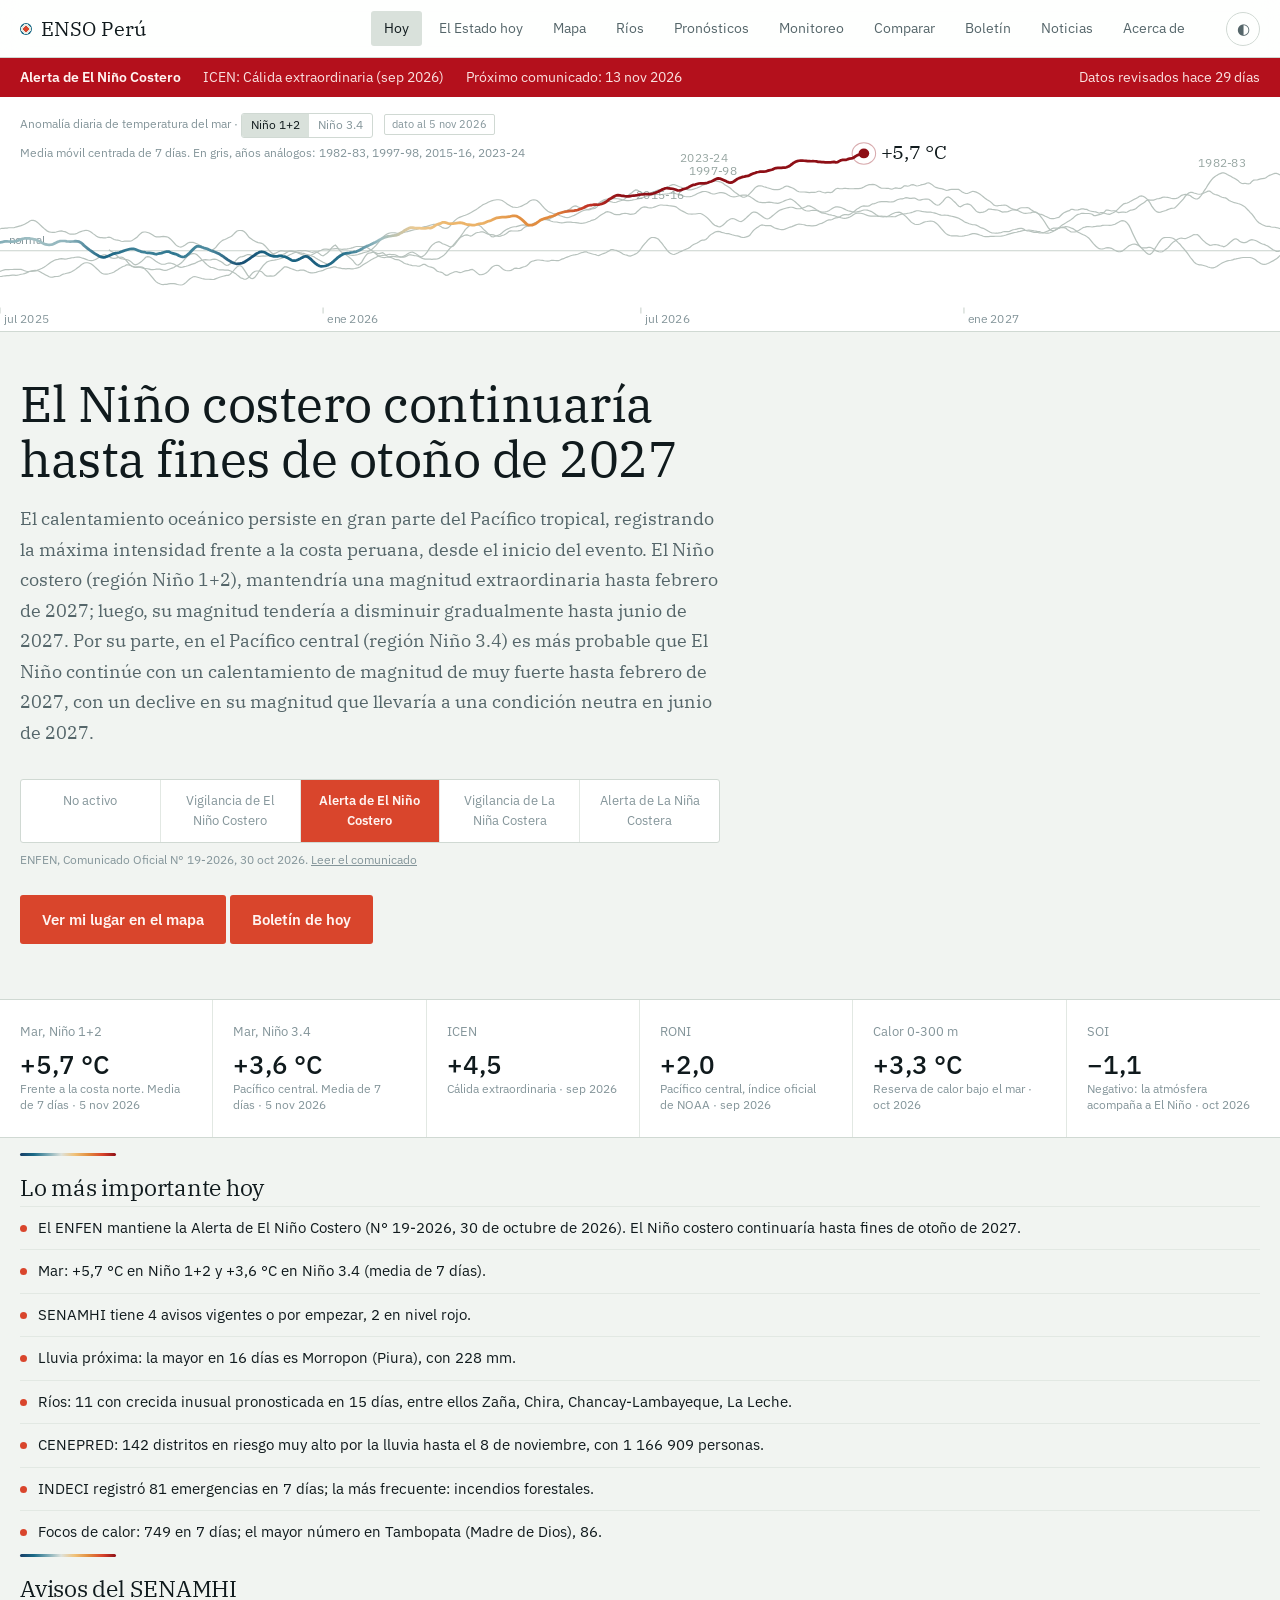
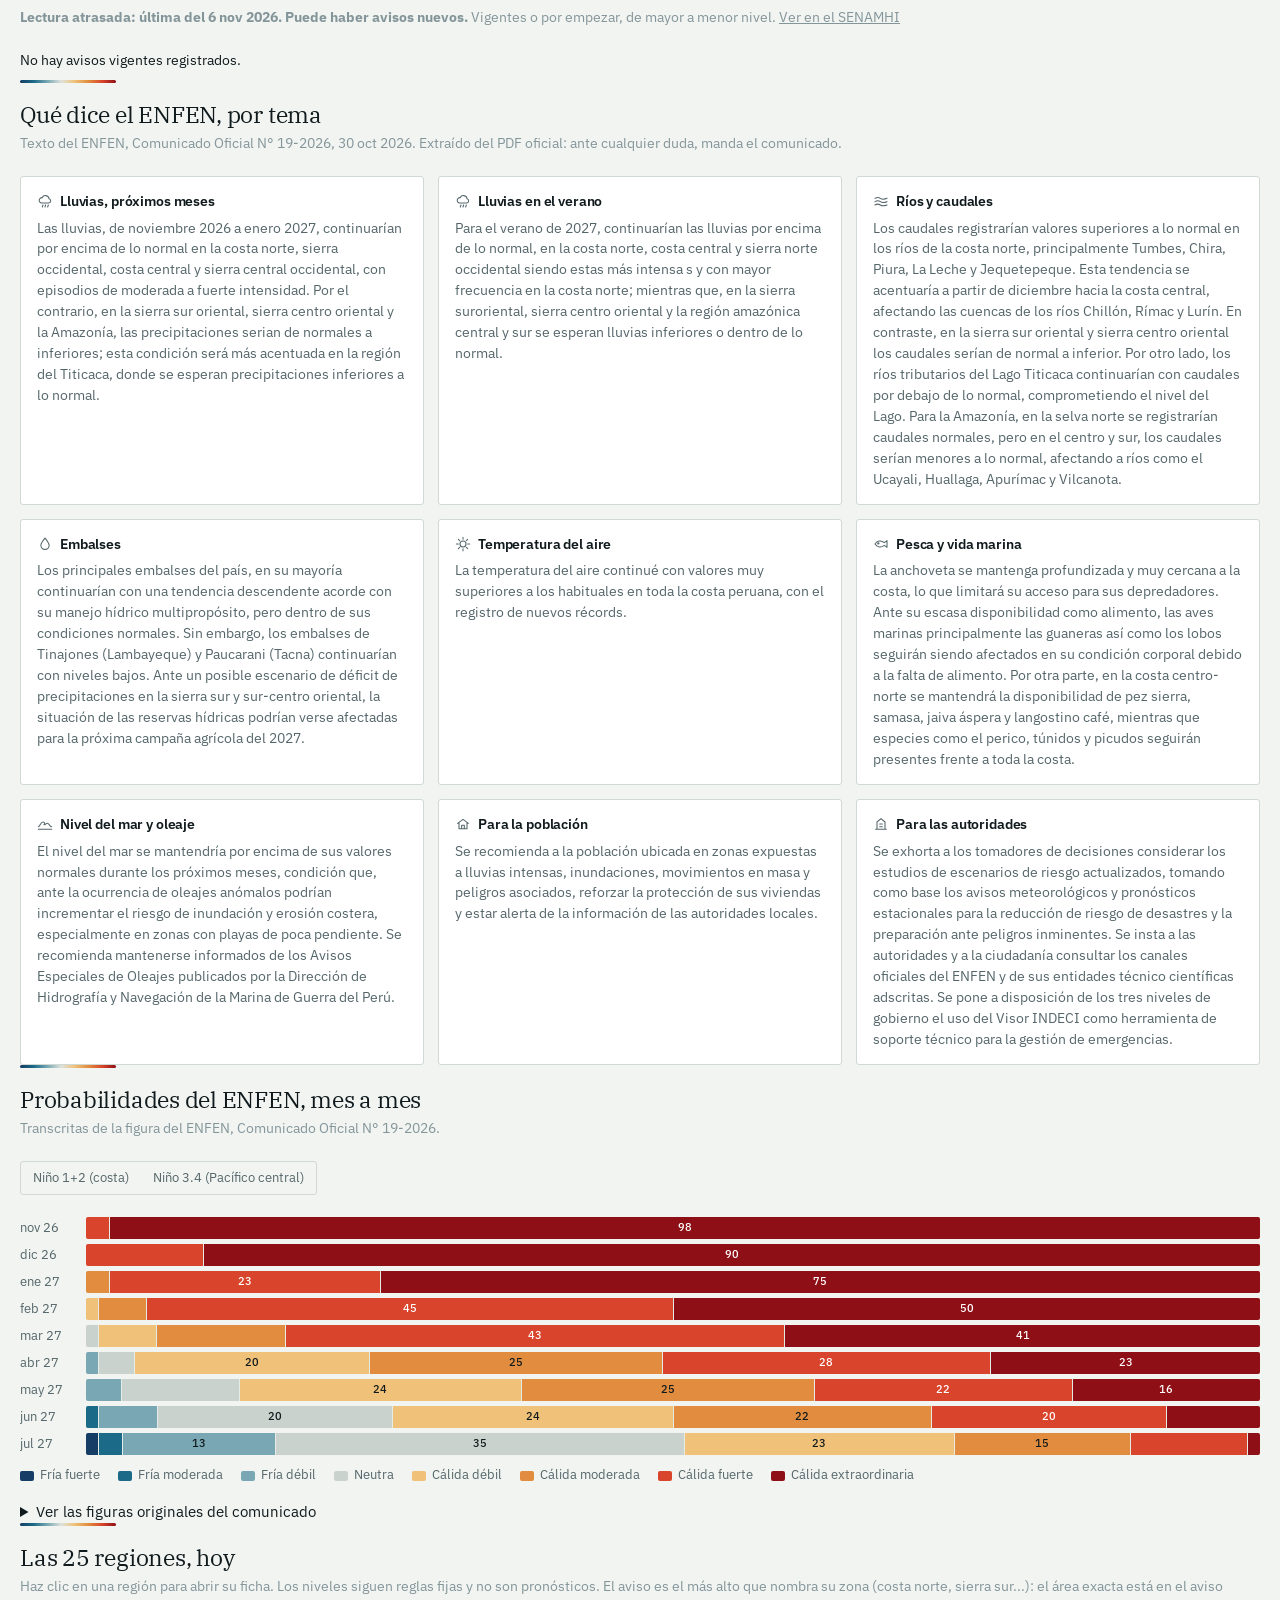
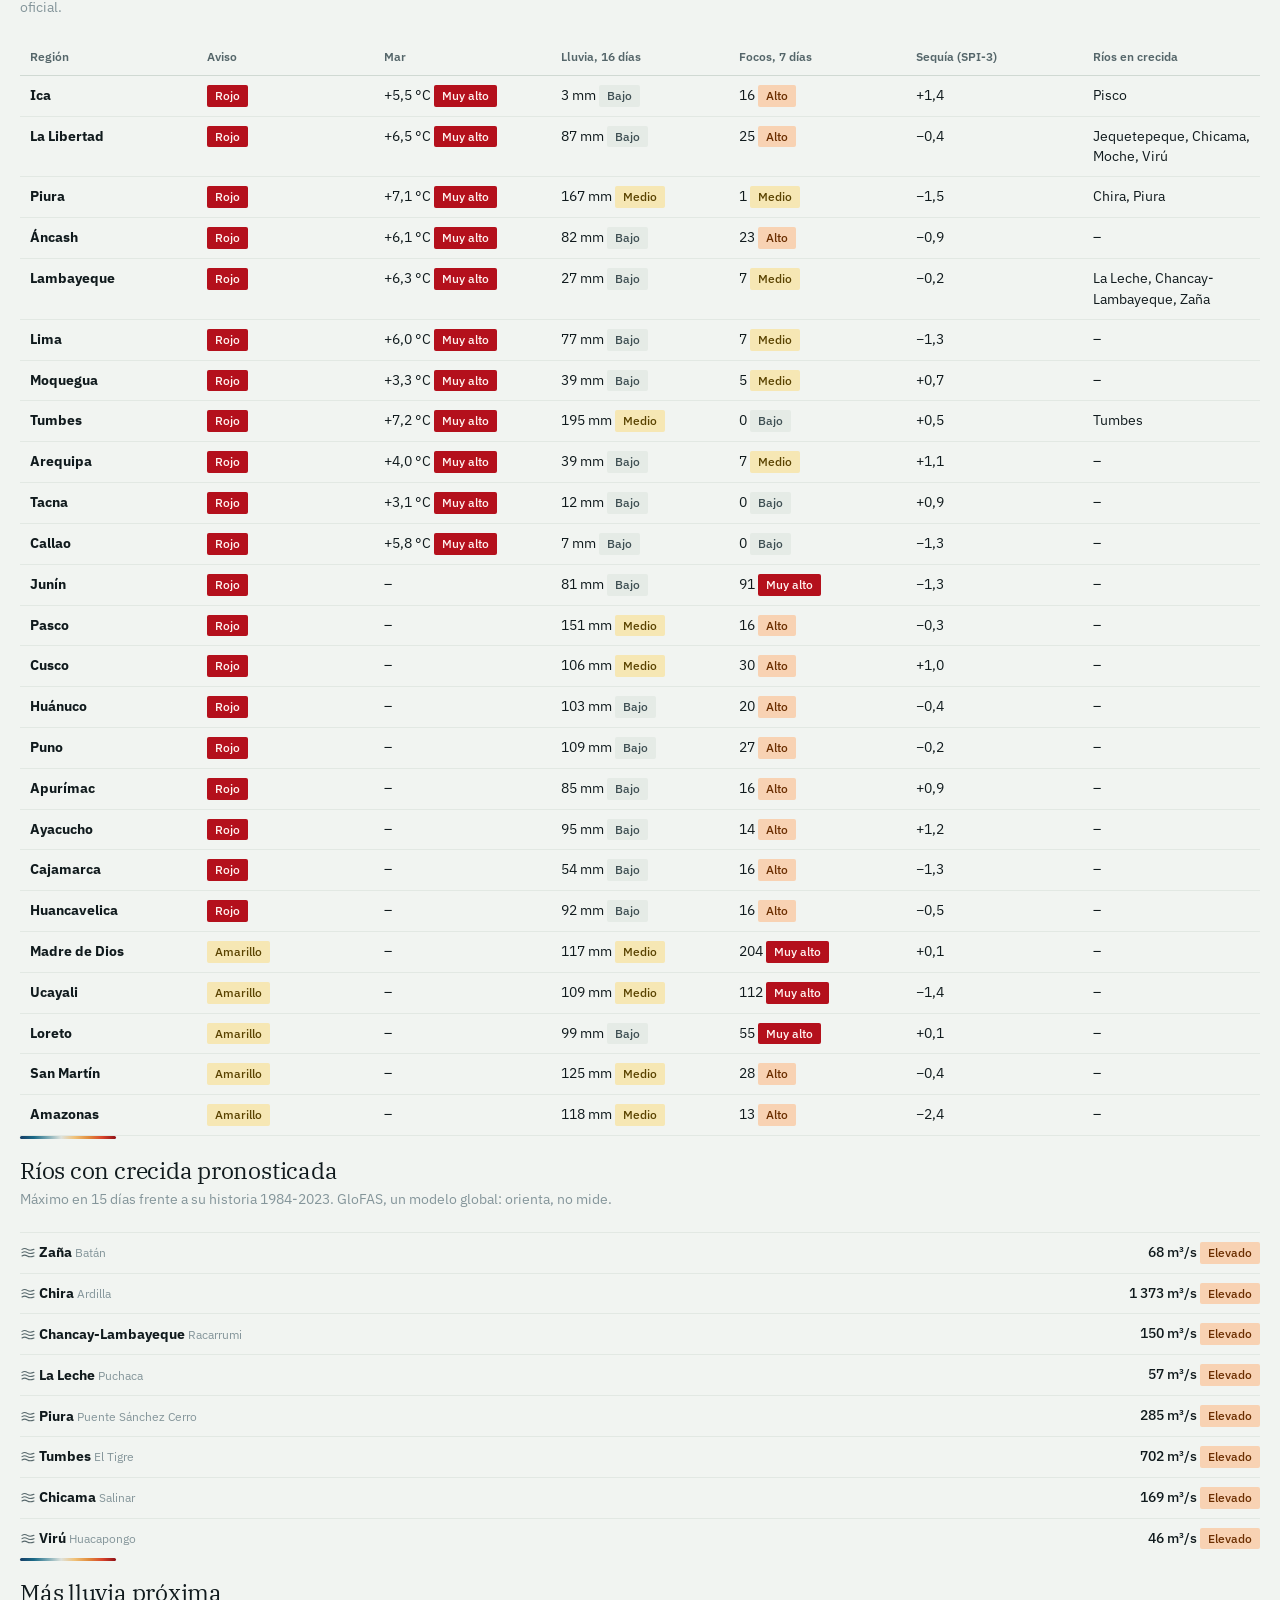
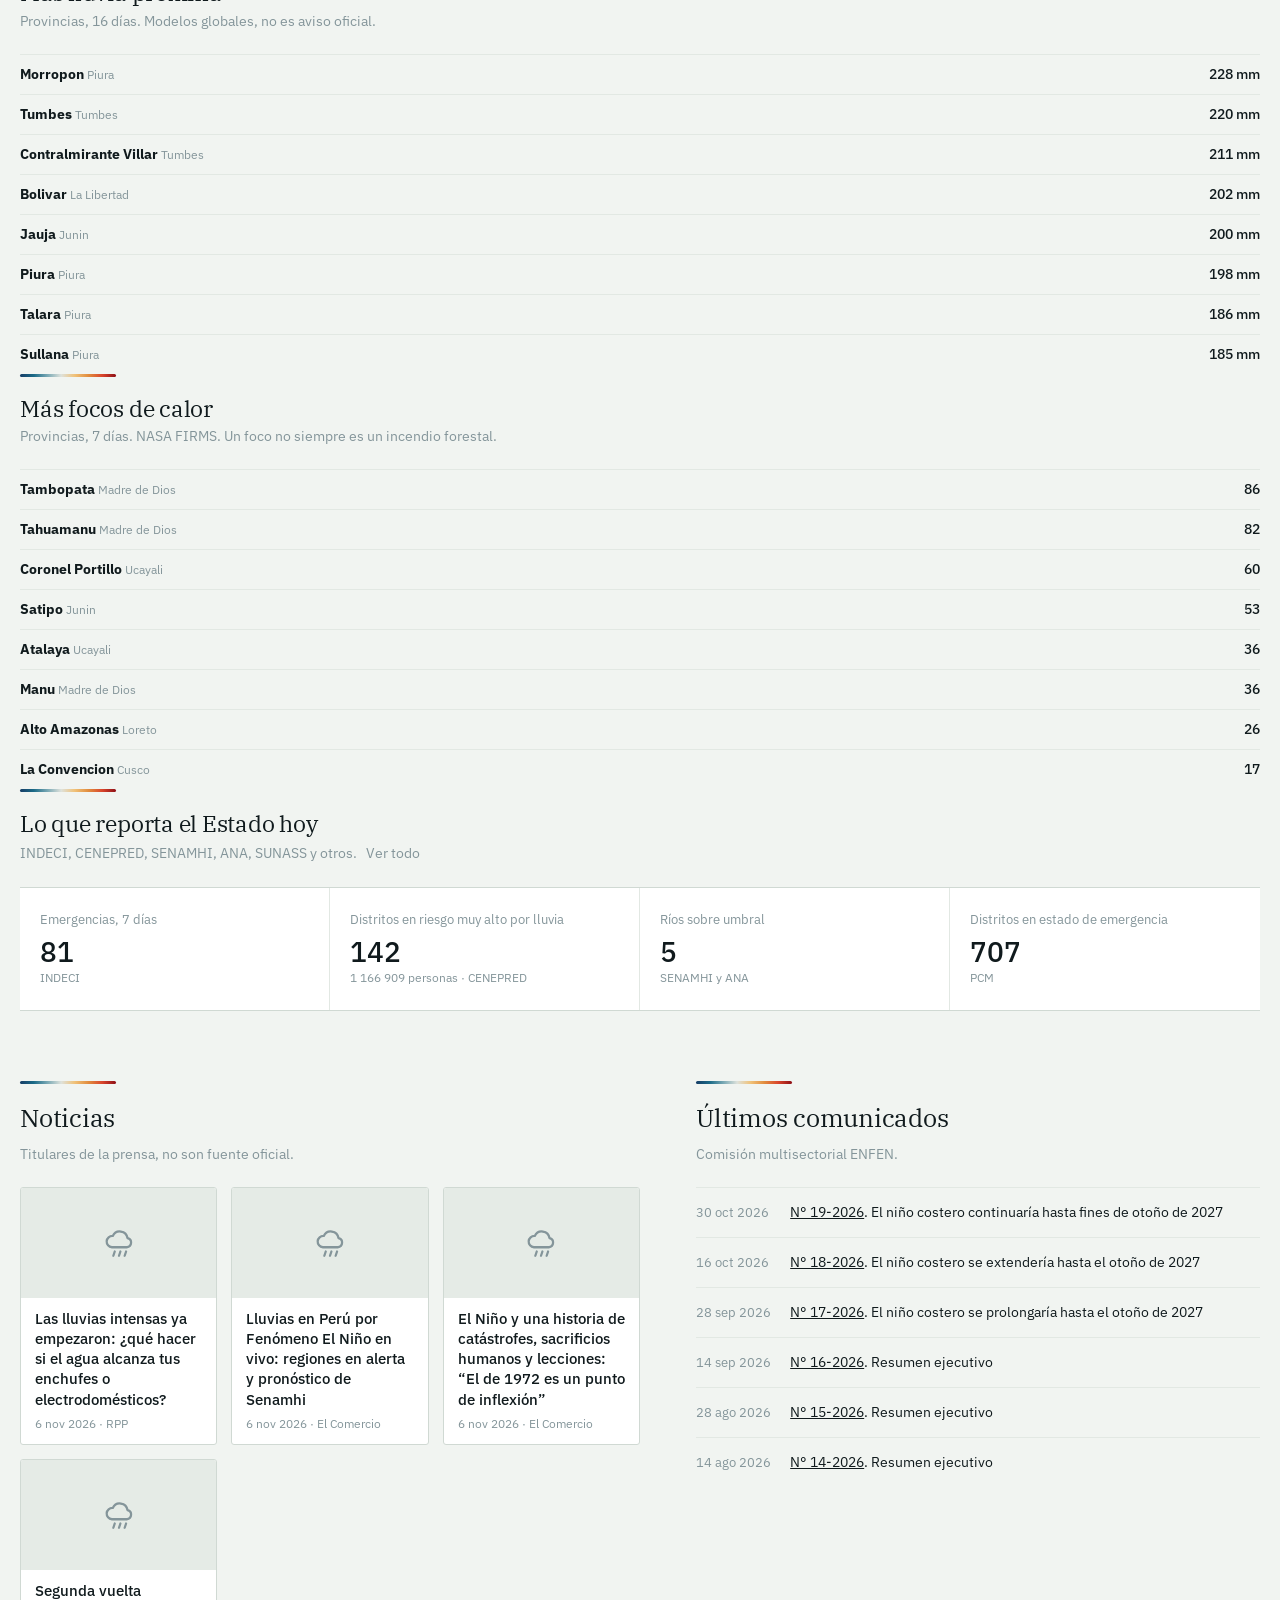
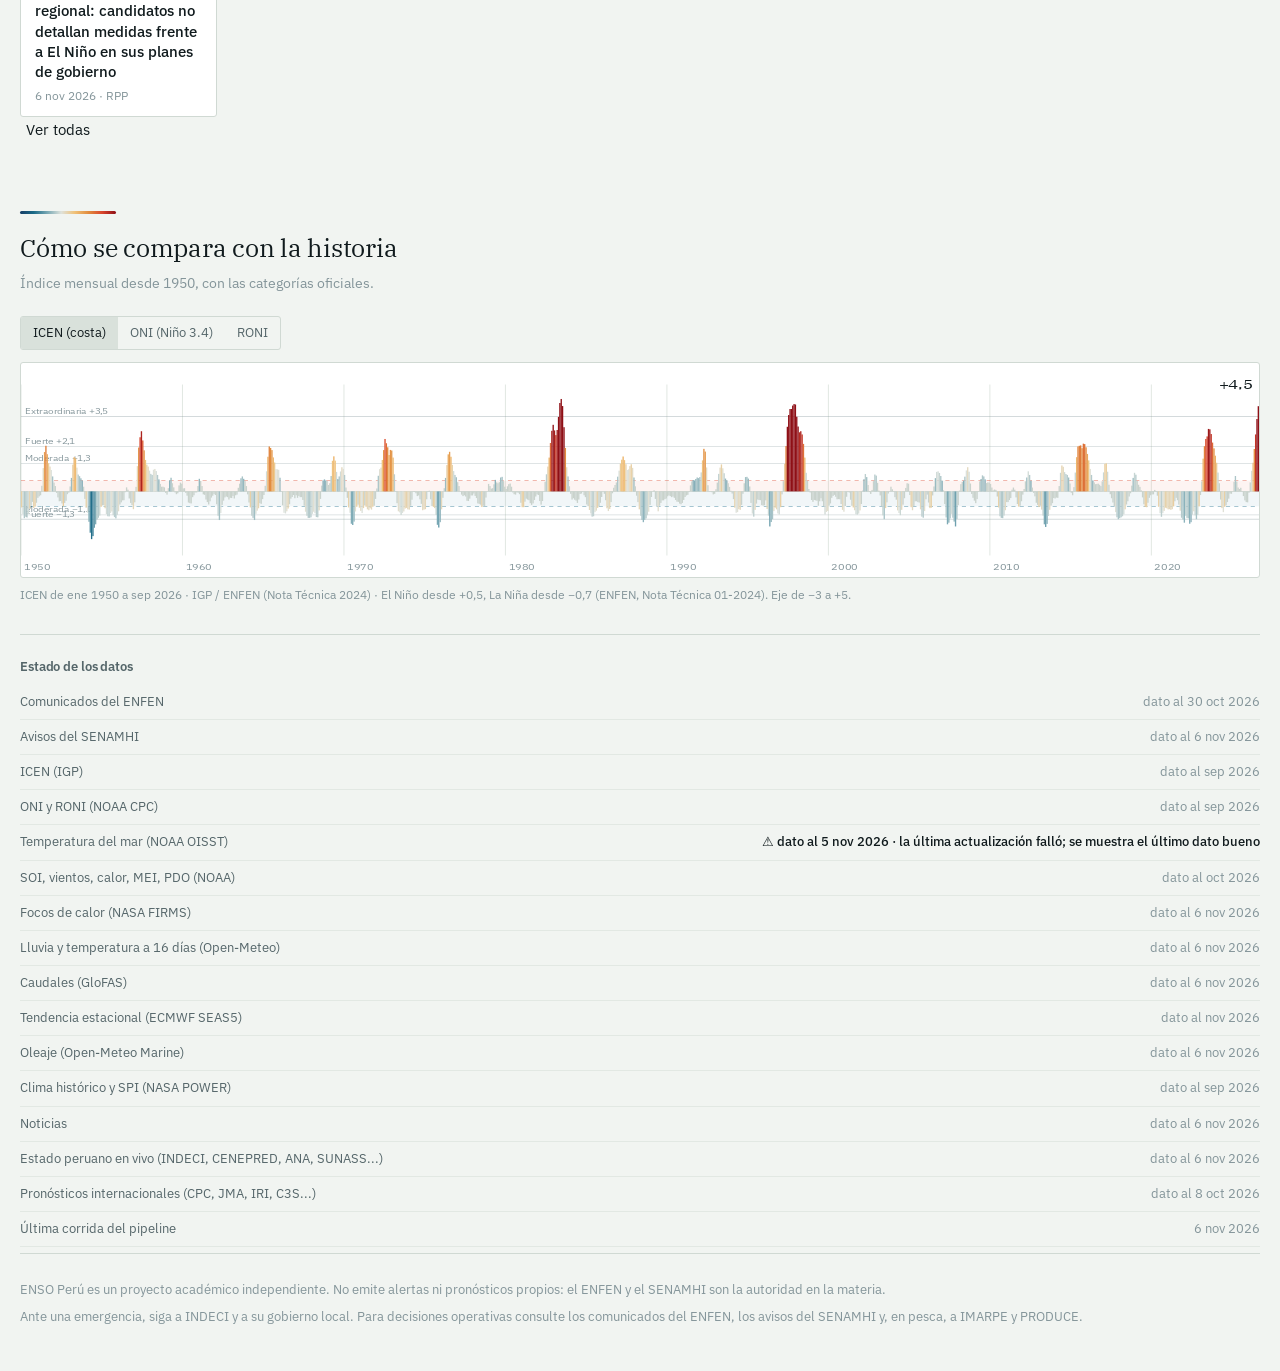
==== commit 05033885: "Mapa: rios de la ANA siempre visibles, con borde y leyenda Los rios estaban apagados por defecto. Ah" ====
--- a/sitio/index.html
+++ b/sitio/index.html
@@ -216,6 +216,7 @@
         <div class="legend" id="legend"></div>
         <div class="legend-ends"><span id="leg-lo"></span><span id="leg-hi"></span></div>
         <p class="leg-src" id="leg-src"></p>
+        <div id="leg-rios"></div>
       </section>
     </aside>
 
--- a/sitio/assets/styles.css
+++ b/sitio/assets/styles.css
@@ -741,3 +741,9 @@
 .umbral{position:relative; height:8px; background:var(--paper-3); border-radius:4px; margin:6px 0 4px}
 .umbral i{position:absolute; left:0; top:0; bottom:0; background:#2A78D6; border-radius:4px}
 .umbral b{position:absolute; top:-3px; width:2px; height:14px; background:#E18C3E}
+
+#leg-rios h4{font-family:var(--sans); font-size:12px; font-weight:600; margin:12px 0 6px}
+.leg-rios{display:flex; flex-wrap:wrap; gap:4px 12px; font-size:12px; color:var(--fog)}
+.leg-rios span{display:inline-flex; align-items:center; gap:6px}
+.leg-rios i{width:18px; height:4px; border-radius:2px; flex:none}
+.foco.rioana{background:#2F8FE0}
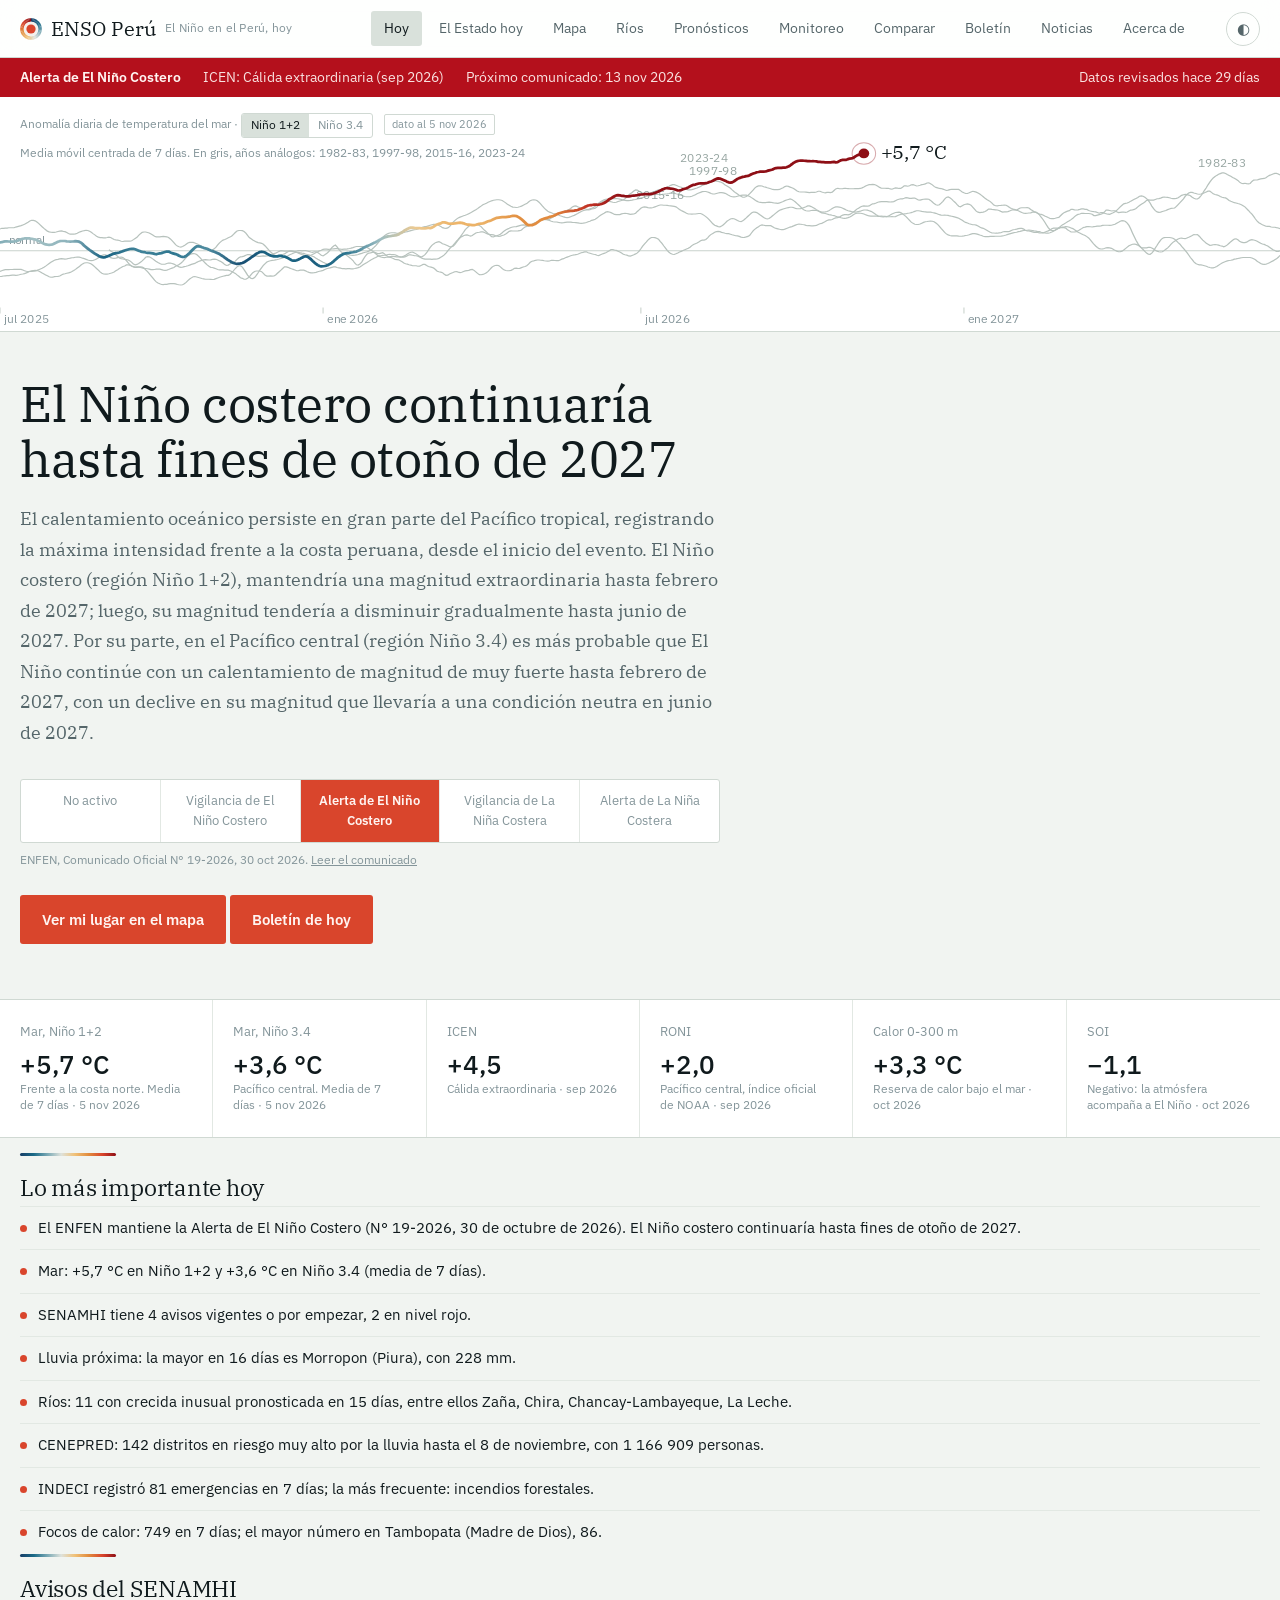
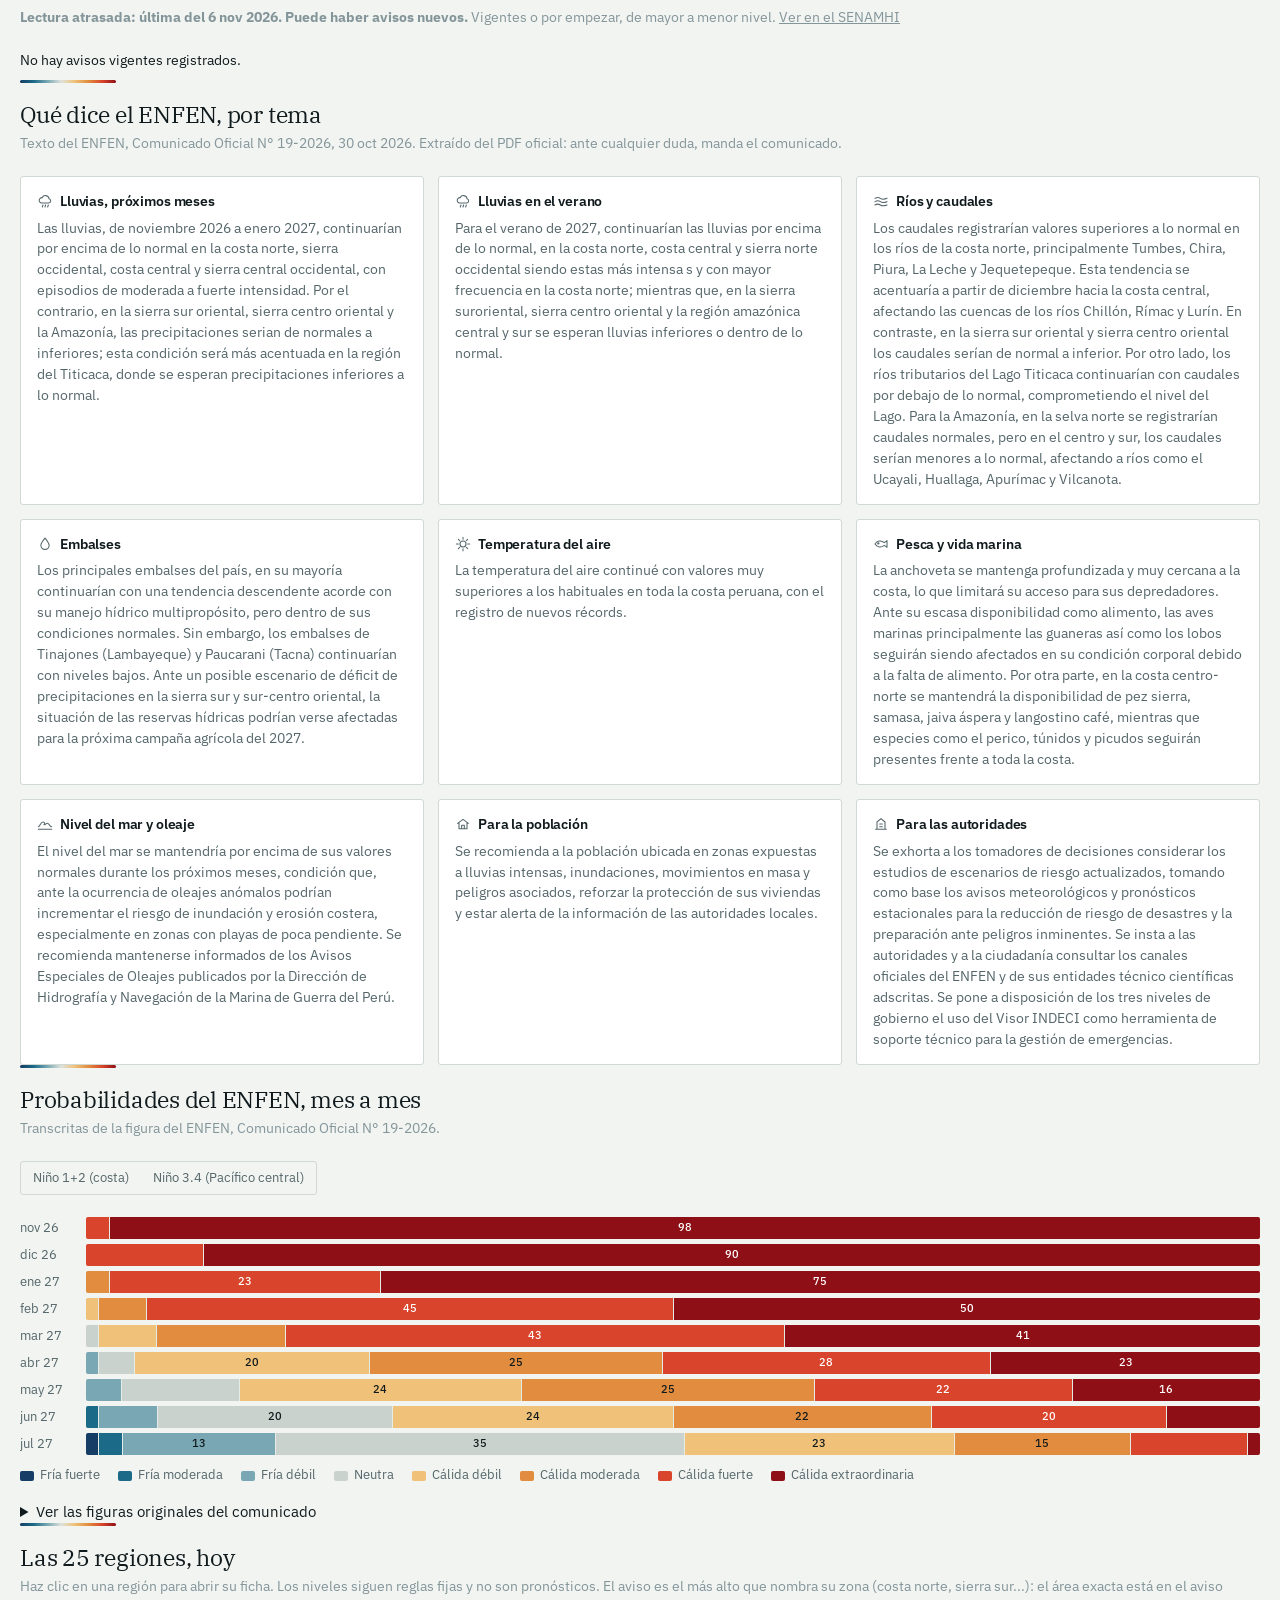
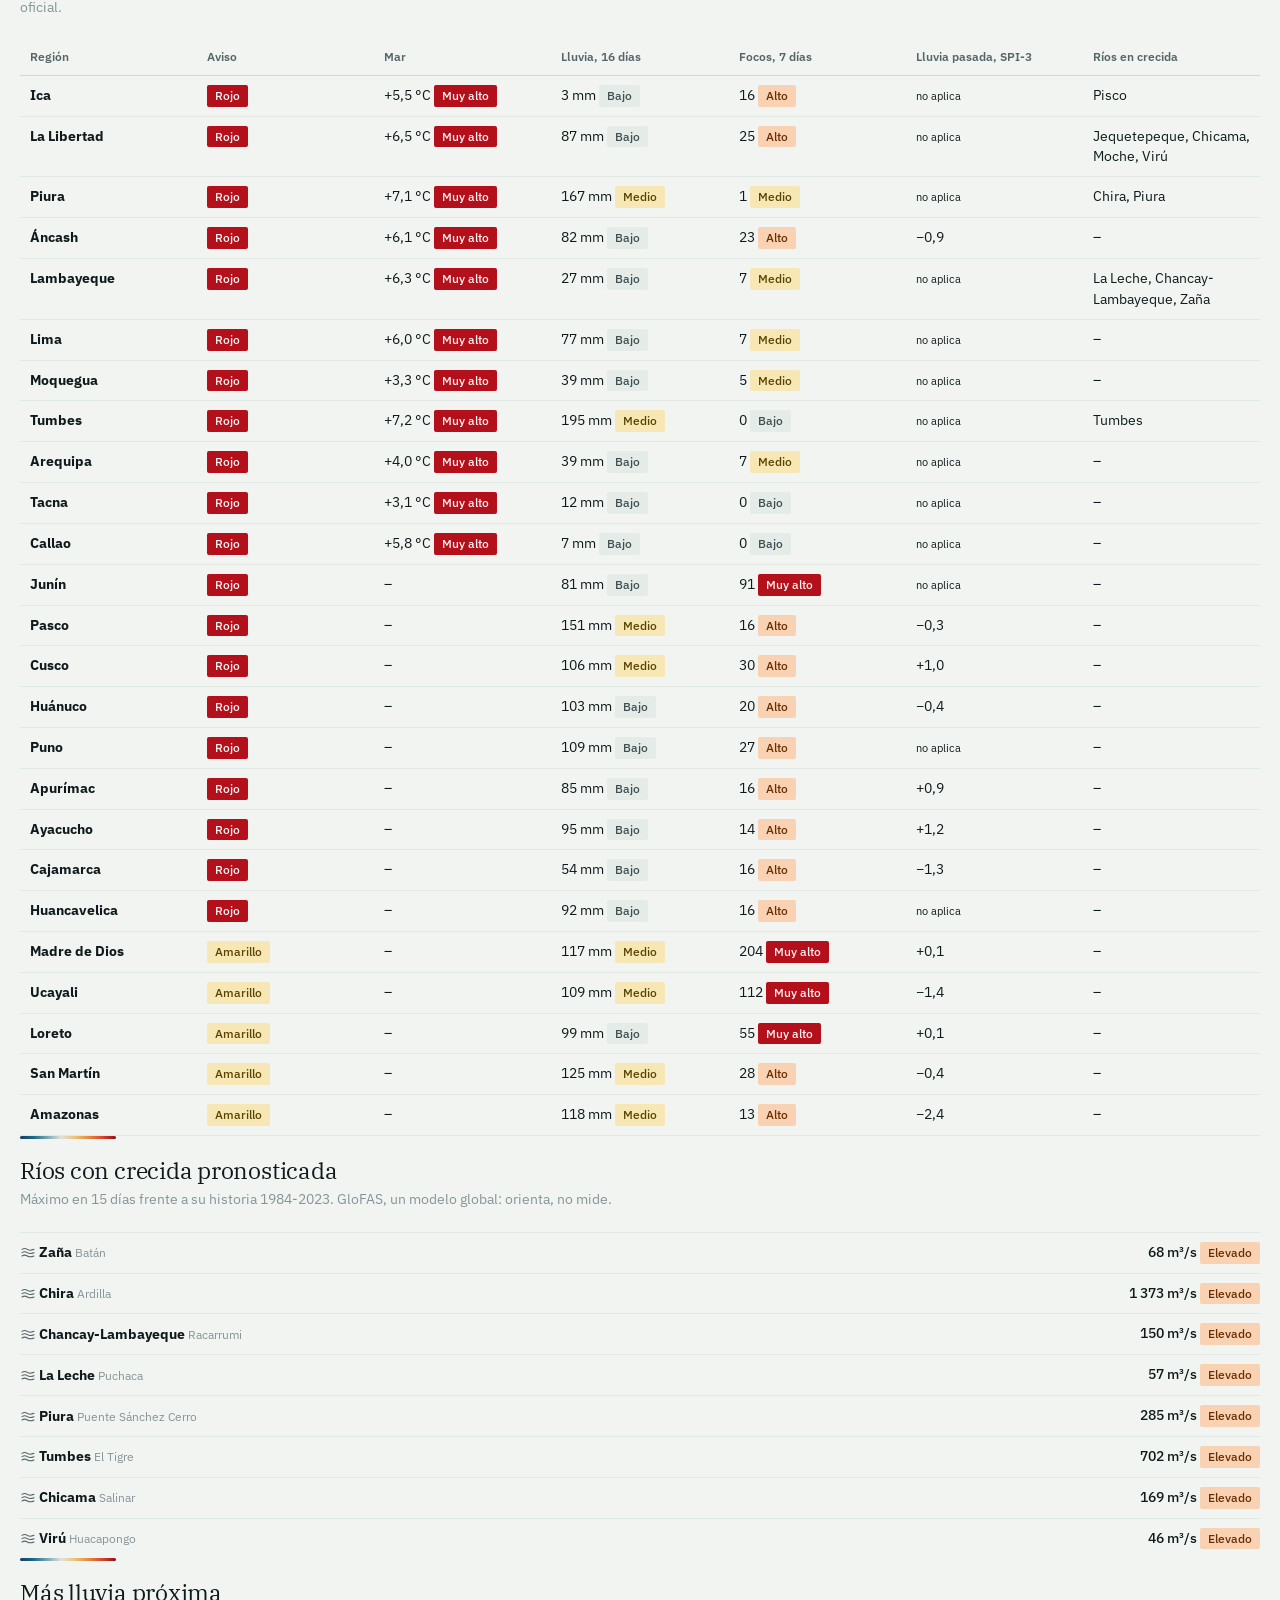
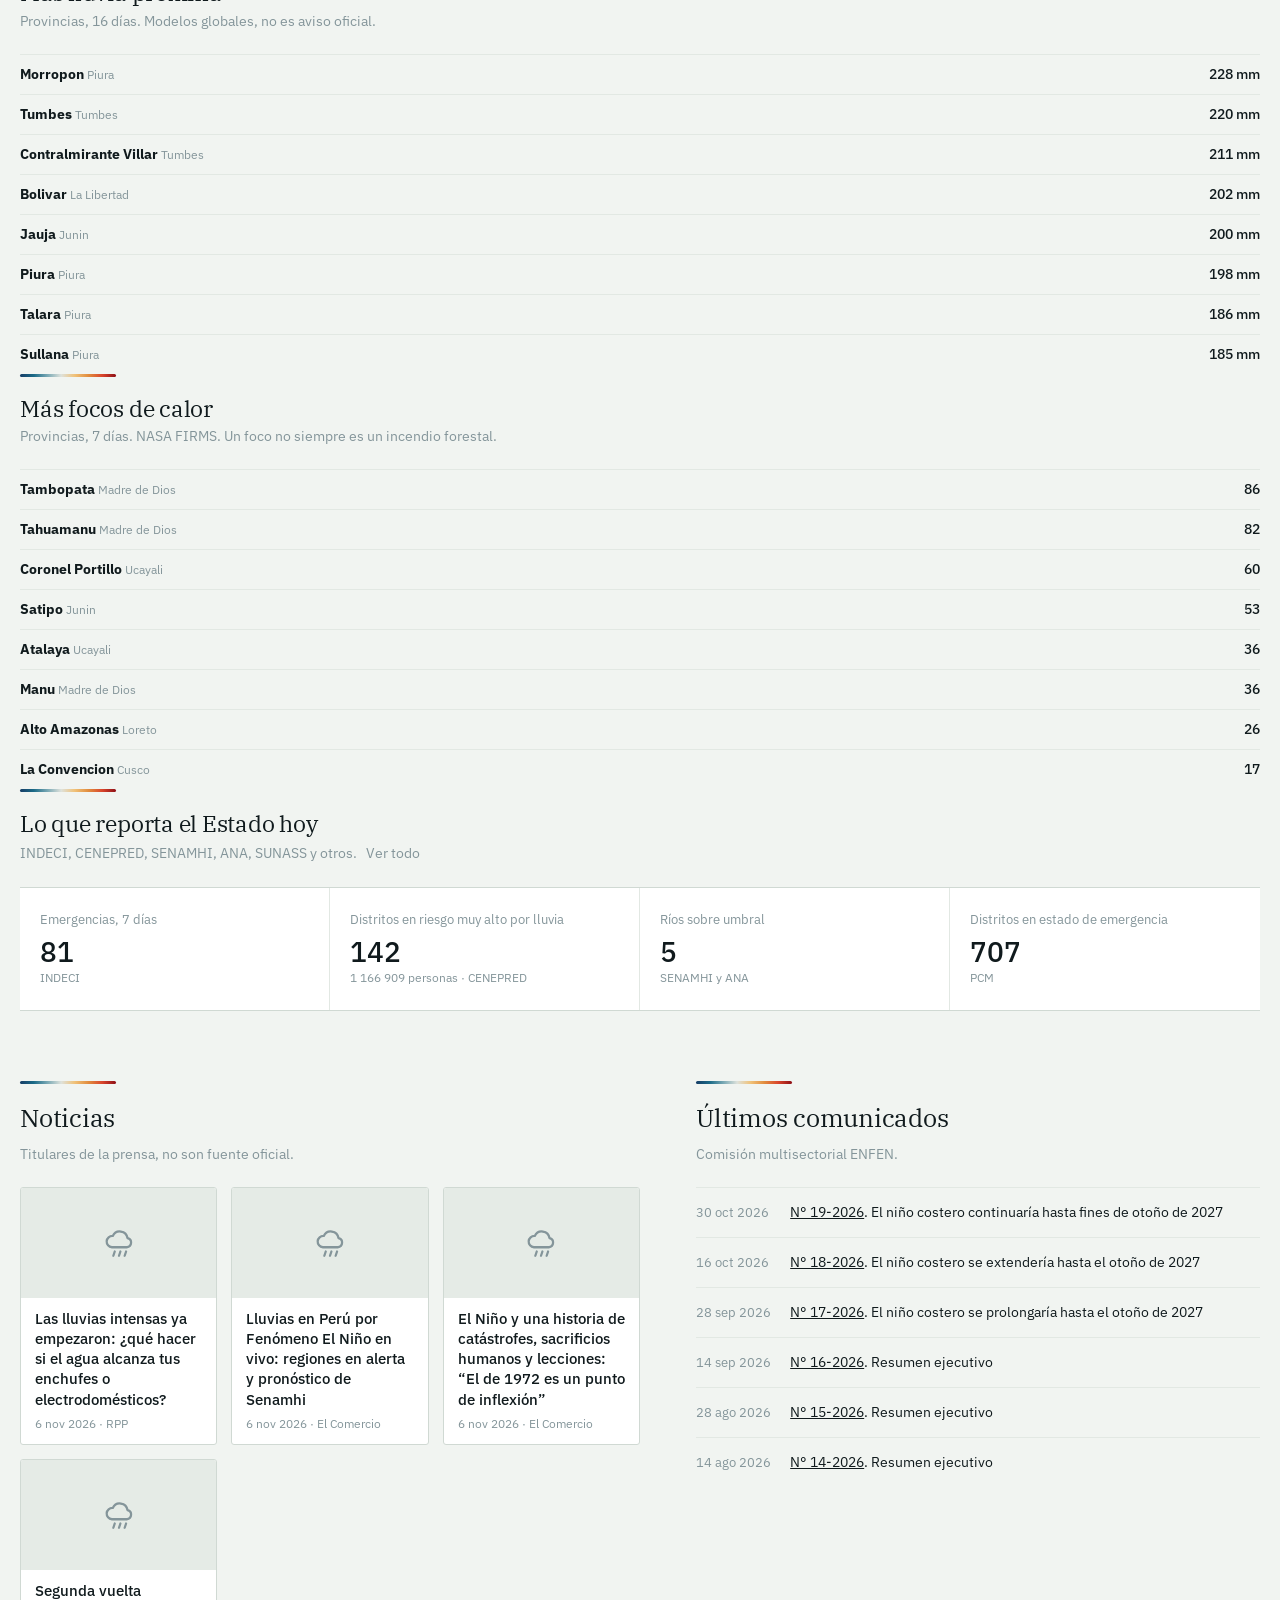
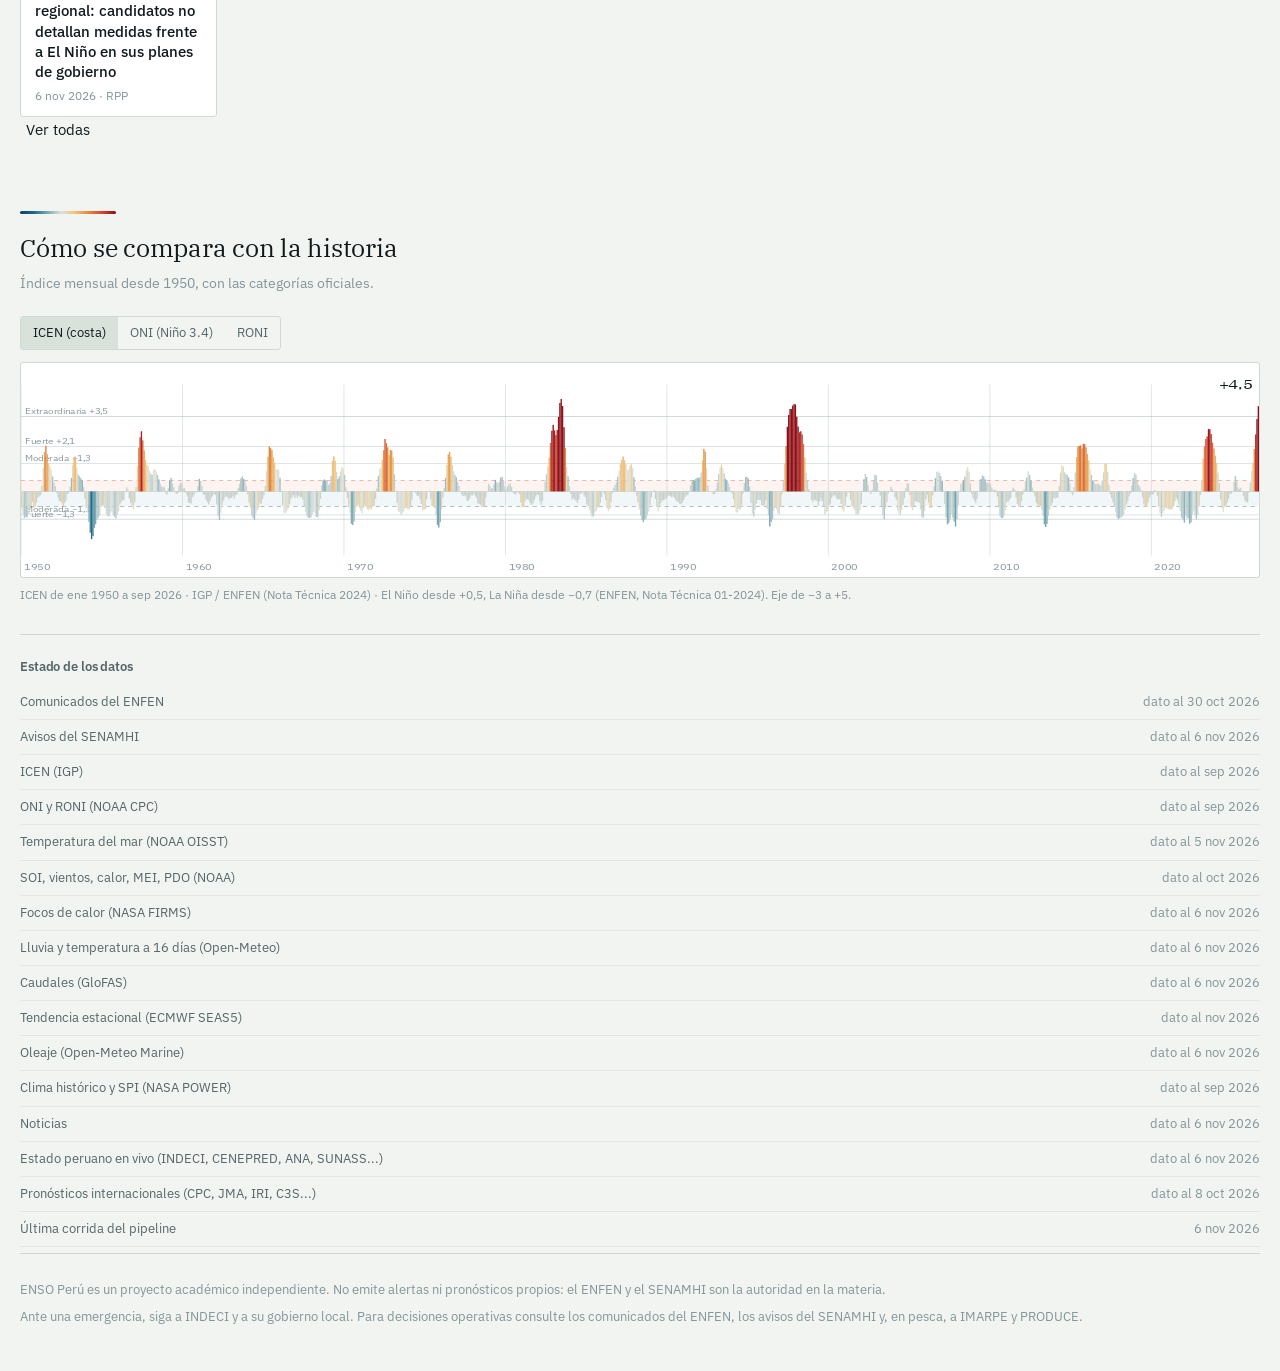
==== commit 3ddc122e: "Marca: icono del punto termico, favicon, icono de celular e imagen para compartir El anillo recorre " ====
--- a/sitio/index.html
+++ b/sitio/index.html
@@ -5,7 +5,28 @@
 <meta name="viewport" content="width=device-width, initial-scale=1, viewport-fit=cover">
 <title>ENSO Perú · Monitoreo de El Niño y sus impactos</title>
 <meta name="description" content="El Niño en el Perú, cada día: alerta del ENFEN, avisos del SENAMHI, temperatura del mar, lluvia, ríos, incendios y riesgo por región, provincia y distrito.">
-<meta name="theme-color" content="#F1F4F1">
+<meta name="theme-color" content="#F1F4F1" media="(prefers-color-scheme: light)">
+<meta name="theme-color" content="#10191E" media="(prefers-color-scheme: dark)">
+<!-- Marca: el punto térmico (pipeline/herramientas/build_marca.py) -->
+<link rel="icon" href="assets/marca/marca.svg" type="image/svg+xml">
+<link rel="icon" href="assets/marca/favicon-32.png" type="image/png" sizes="32x32">
+<link rel="icon" href="assets/marca/favicon-16.png" type="image/png" sizes="16x16">
+<link rel="alternate icon" href="assets/marca/favicon.ico">
+<link rel="apple-touch-icon" href="assets/marca/apple-touch-icon.png">
+<link rel="manifest" href="manifest.webmanifest">
+<!-- Vista previa al compartir el enlace -->
+<meta property="og:type" content="website">
+<meta property="og:site_name" content="ENSO Perú">
+<meta property="og:title" content="ENSO Perú · El Niño en el Perú, hoy">
+<meta property="og:description" content="Alerta del ENFEN, avisos del SENAMHI, mar, lluvia, ríos y riesgo por región, provincia y distrito. Datos oficiales y de centros globales.">
+<meta property="og:url" content="https://andresffigueroaa-blip.github.io/ensoperu/">
+<meta property="og:image" content="https://andresffigueroaa-blip.github.io/ensoperu/assets/marca/compartir.png">
+<meta property="og:image:width" content="1200">
+<meta property="og:image:height" content="630">
+<meta property="og:image:alt" content="ENSO Perú: El Niño en el Perú, hoy.">
+<meta property="og:locale" content="es_PE">
+<meta name="twitter:card" content="summary_large_image">
+<meta name="twitter:image" content="https://andresffigueroaa-blip.github.io/ensoperu/assets/marca/compartir.png">
 
 <!--
   ENSO PERÚ. Este archivo solo contiene estructura. La presentación está en
@@ -27,8 +48,9 @@
 
 <header>
   <a class="brand" href="#" onclick="ir('home');return false">
-    <span class="beak"></span>
+    <img class="marca" src="assets/marca/marca.svg" width="22" height="22" alt="">
     <b>ENSO Perú</b>
+    <span class="lema">El Niño en el Perú, hoy</span>
   </a>
   <nav>
     <button id="nav-home"      aria-current="true"  onclick="ir('home')">Hoy</button>
--- a/sitio/assets/styles.css
+++ b/sitio/assets/styles.css
@@ -747,3 +747,9 @@
 .leg-rios span{display:inline-flex; align-items:center; gap:6px}
 .leg-rios i{width:18px; height:4px; border-radius:2px; flex:none}
 .foco.rioana{background:#2F8FE0}
+
+/* Marca en la cabecera: el mismo punto térmico del ícono, y el lema */
+.brand{align-items:center}
+.brand .marca{width:22px; height:22px; flex:none; display:block}
+.brand .lema{font-size:12px; color:var(--fog-dim); letter-spacing:.02em; white-space:nowrap}
+@media (max-width:1100px){ .brand .lema{display:none} }
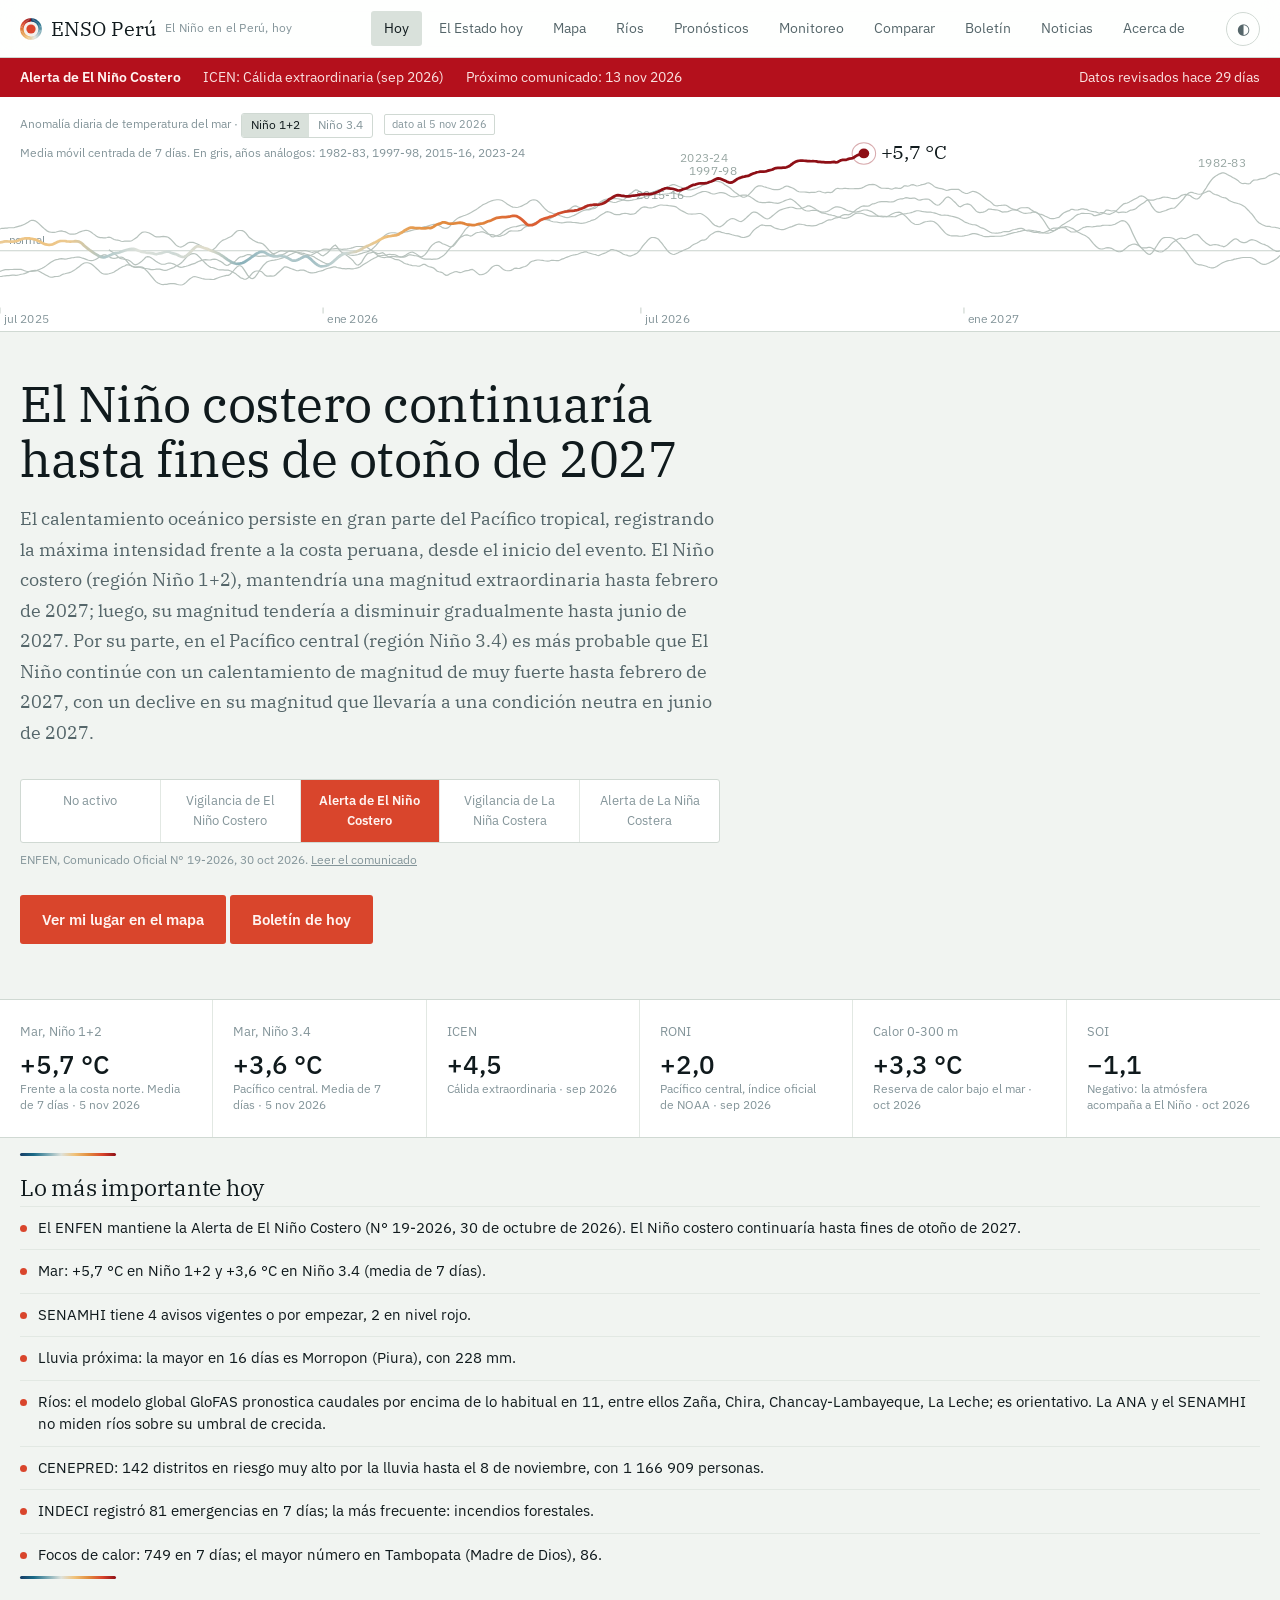
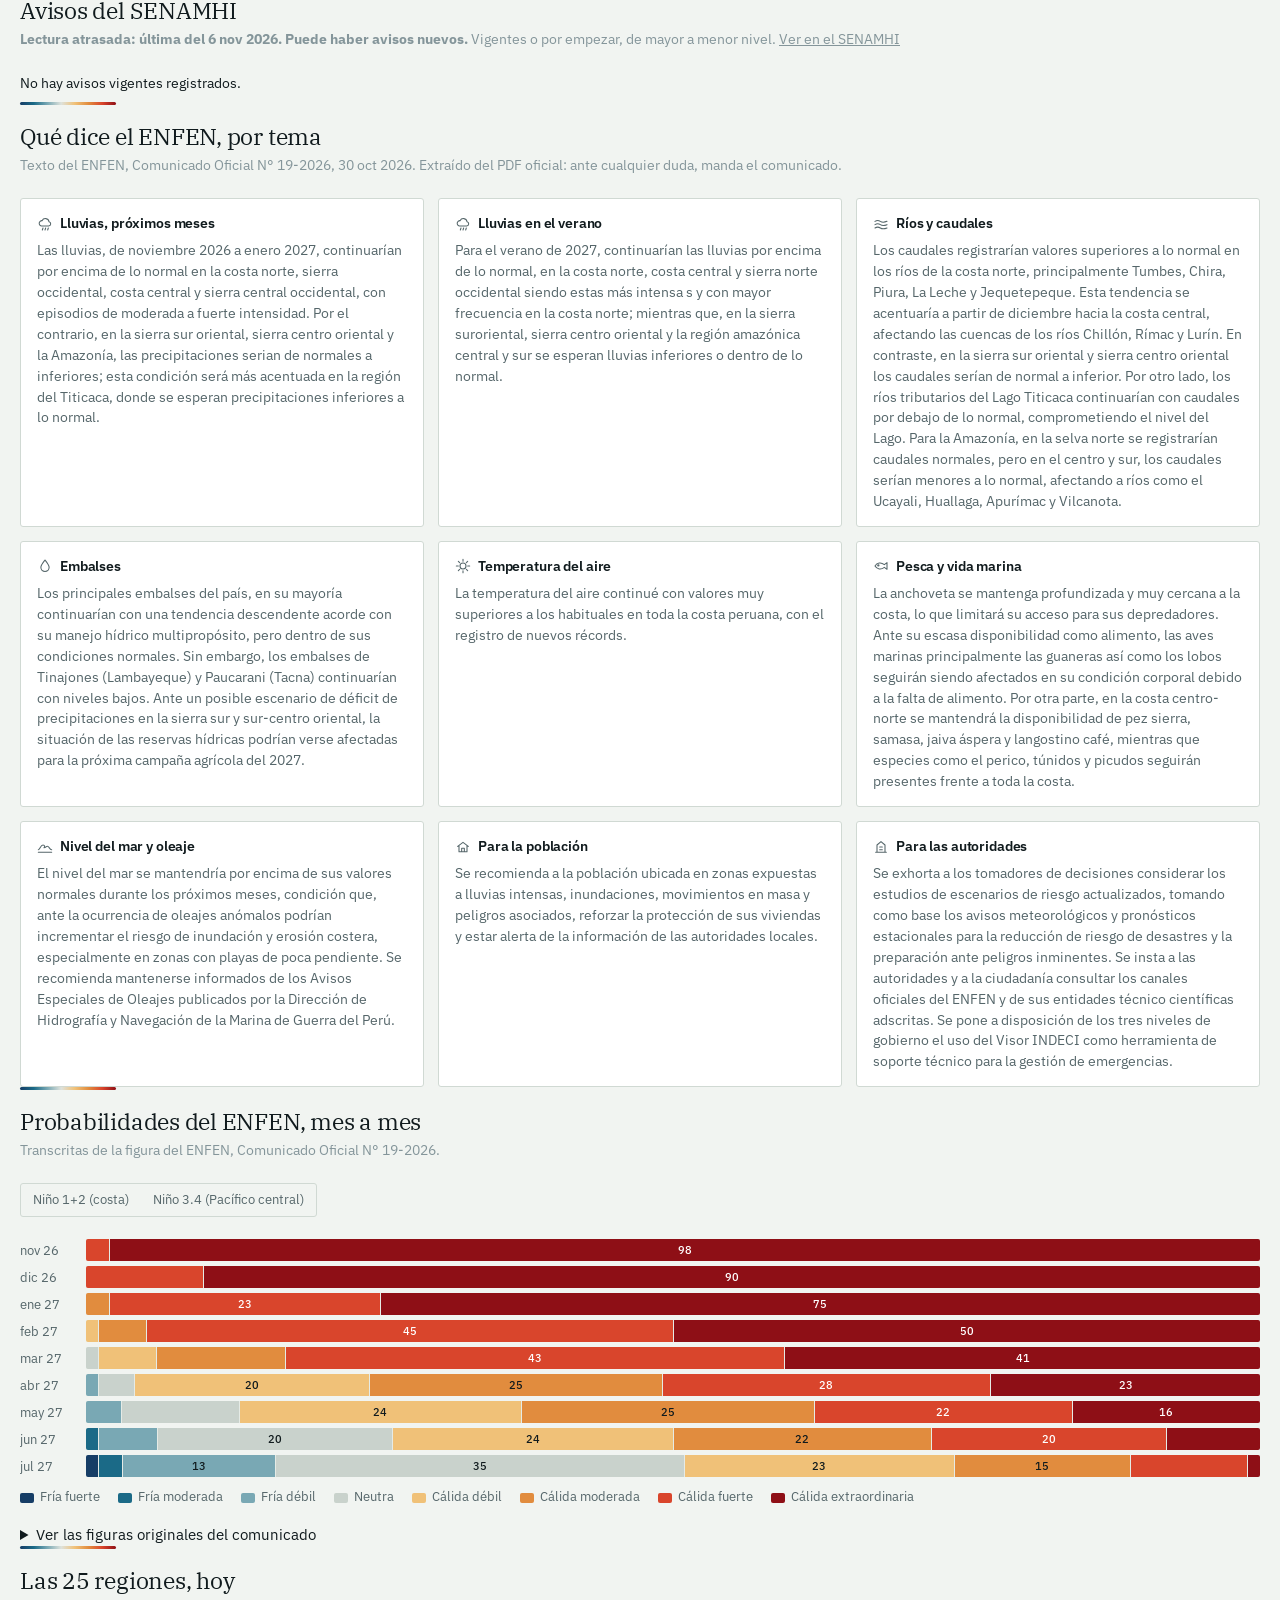
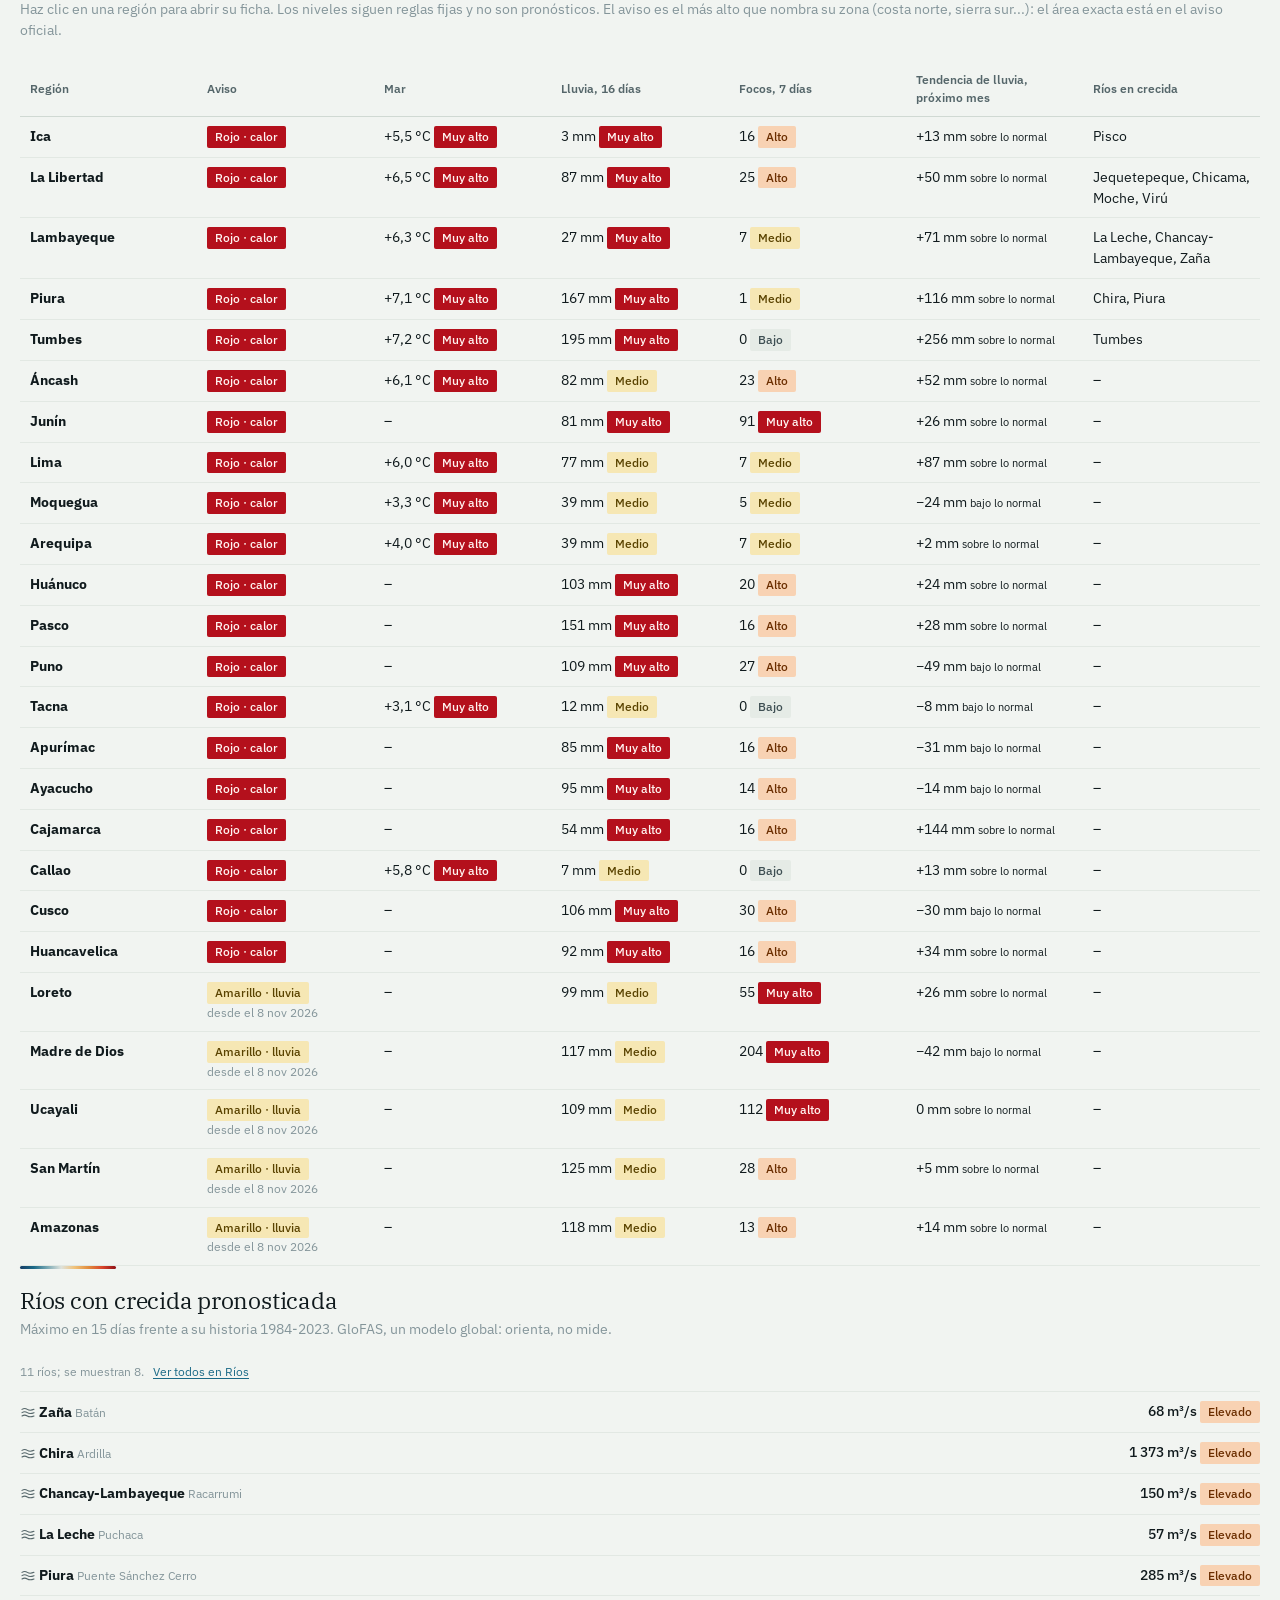
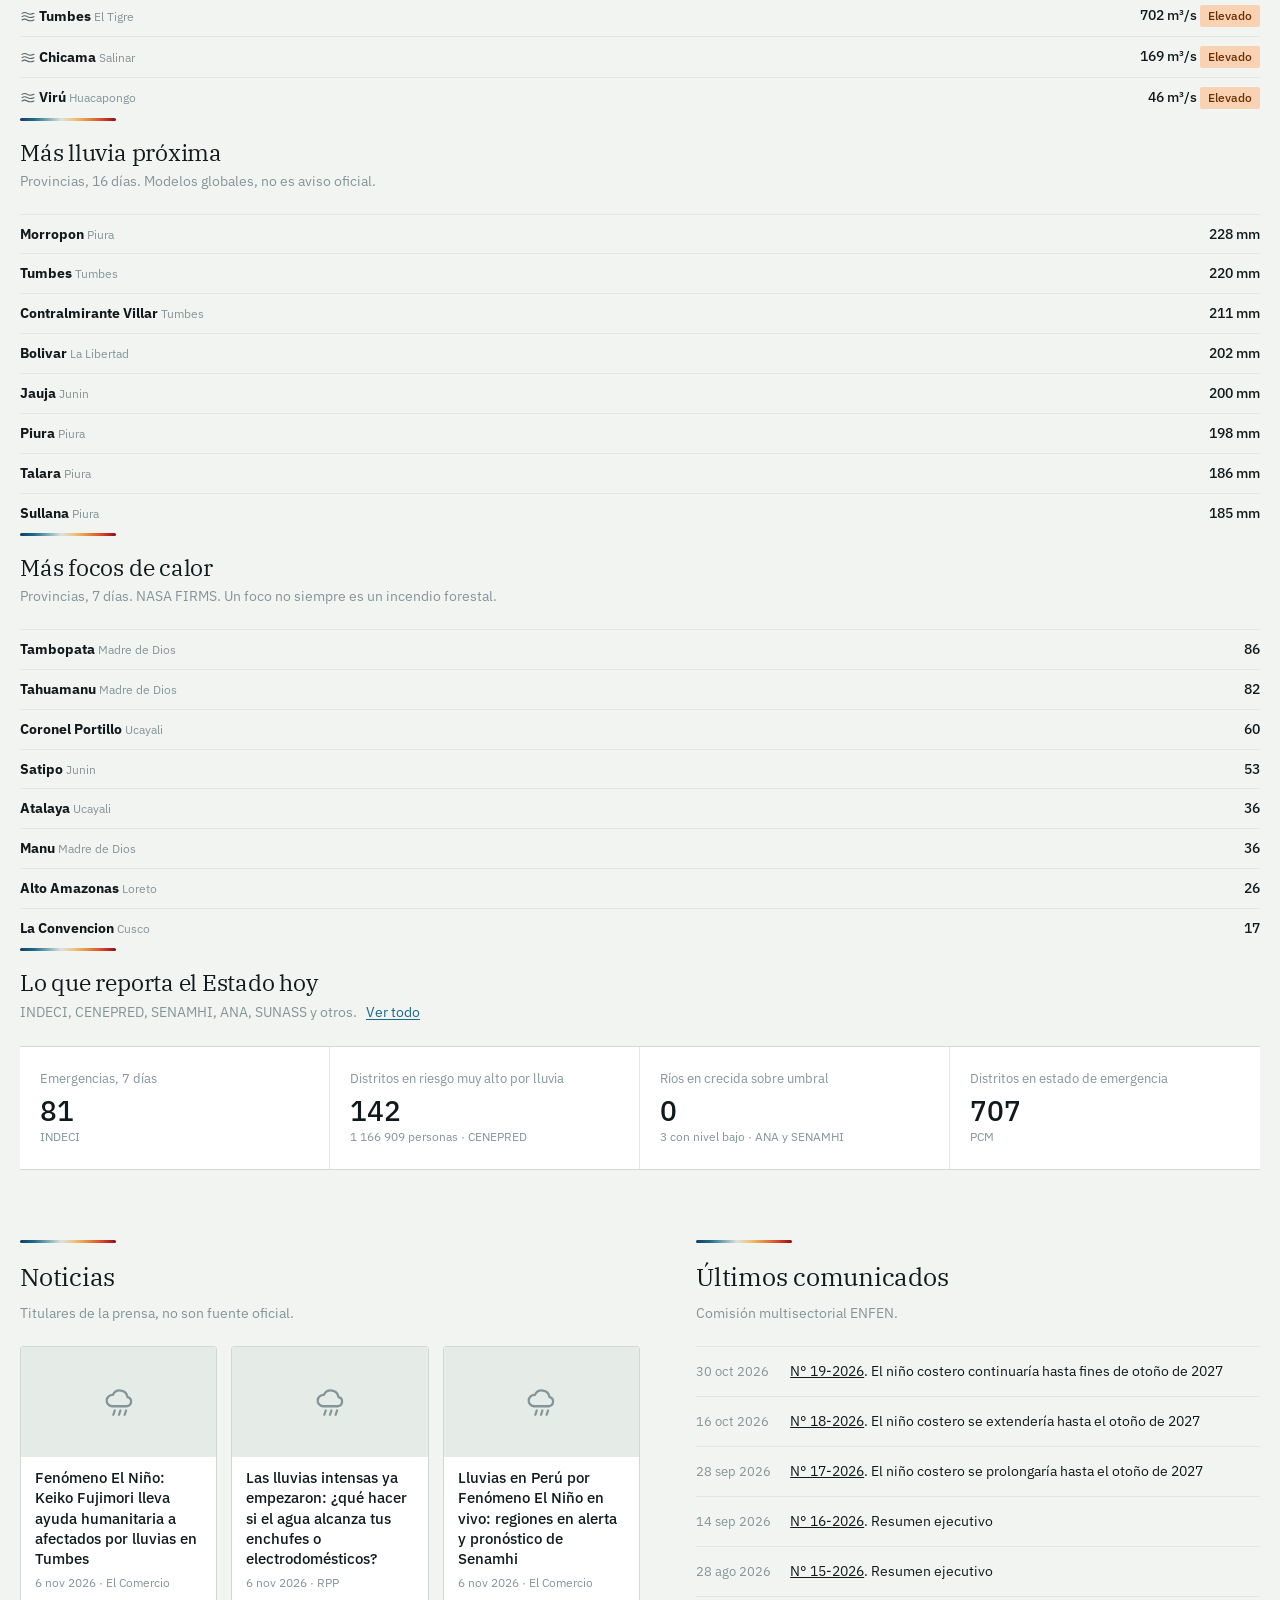
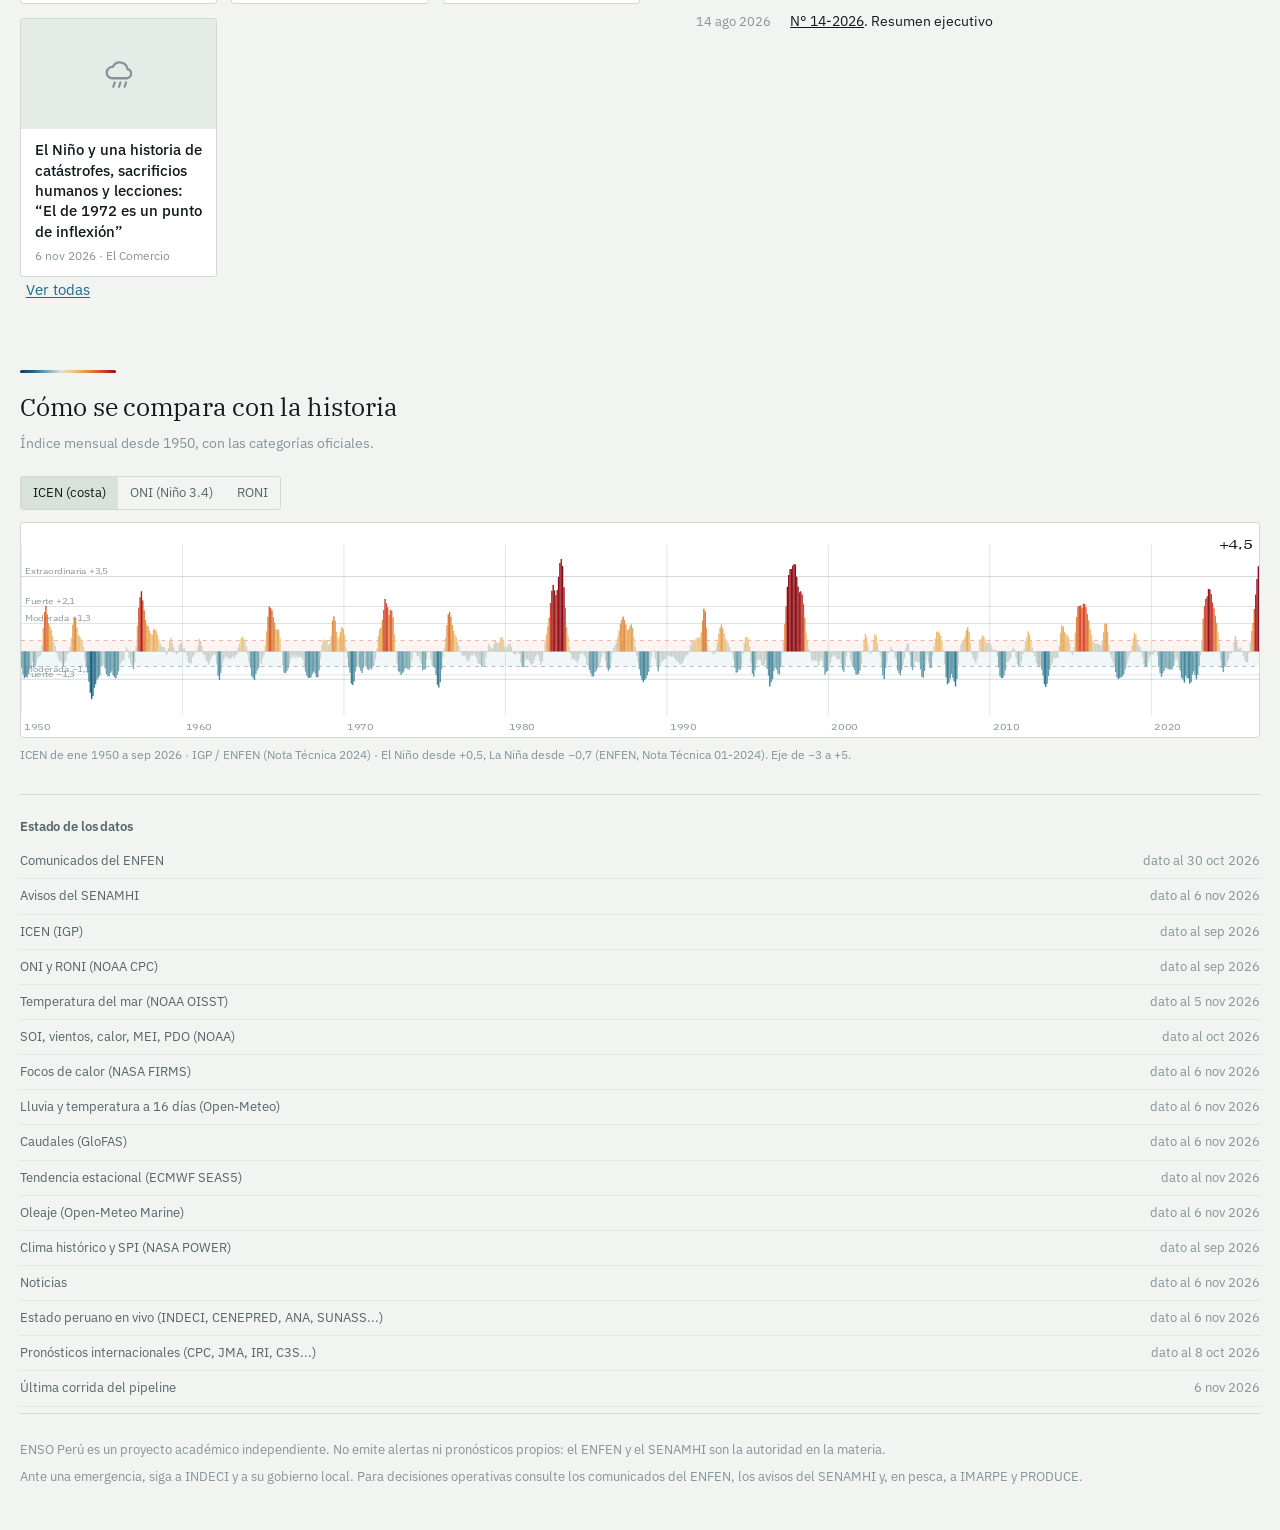
==== commit eb3b288b: "Auditoria visual: escala del mar centrada en 0, menu y graficos en celular, leyenda flotante, avisos" ====
--- a/sitio/index.html
+++ b/sitio/index.html
@@ -245,6 +245,7 @@
     <div class="stage" id="stage">
       <div id="mapa" role="region" aria-label="Mapa interactivo del Perú"></div>
       <div class="tip" id="tip"></div>
+      <div class="leg-flot" id="leg-flot" hidden></div>
       <div class="mapa-aviso" id="mapa-aviso">Elige un tema, busca tu lugar o haz clic en el mapa.</div>
     </div>
 
@@ -406,7 +407,7 @@
         <input id="rios-buscar" type="search" placeholder="Buscar río o cuenca" oninput="setFiltroRios('texto', this.value)"></div>
       <div class="tabla-scroll"><table class="tabla tabla-rios" id="rios-tabla"></table></div>
       <p class="f-fuente" id="rios-nota"></p>
-      <p class="f-fuente">Estado: emergencia o alerta si una estación de la ANA pasa su umbral o una del SENAMHI está en naranja o rojo; vigilancia si el SENAMHI marca amarillo o GloFAS pronostica una crecida inusual. Ríos: ANA. Centros poblados: INEI.</p></section>
+      <p class="f-fuente">Estado: alerta o emergencia por crecida si una estación de la ANA pasa su umbral de crecida o una del SENAMHI está en naranja o rojo; vigilancia si el SENAMHI marca amarillo o el modelo GloFAS pronostica un caudal por encima de lo habitual; nivel bajo si la alerta es por estiaje o descenso del agua (navegación); sin lectura reciente si sus estaciones no reportaron en 30 horas. Ríos: ANA. Centros poblados: INEI.</p></section>
   </div>
 </main>
 
--- a/sitio/assets/styles.css
+++ b/sitio/assets/styles.css
@@ -753,3 +753,28 @@
 .brand .marca{width:22px; height:22px; flex:none; display:block}
 .brand .lema{font-size:12px; color:var(--fog-dim); letter-spacing:.02em; white-space:nowrap}
 @media (max-width:1100px){ .brand .lema{display:none} }
+
+/* Auditoría visual */
+.chip.nbajo{background:#E9E0F7; color:#4B2E83}
+:root[data-theme="dark"] .chip.nbajo{background:#3B2D5C; color:#E2D6F6}
+.enlace{color:var(--cold); text-decoration:underline; text-underline-offset:2px; cursor:pointer}
+.enlace:hover{color:var(--ink)}
+/* Leyenda flotante sobre el mapa */
+.leg-flot{position:absolute; top:12px; left:12px; z-index:5; width:230px; padding:10px 12px; border-radius:4px;
+  background:rgba(22,34,42,.88); color:#E7EDEC; font-size:12px; box-shadow:0 2px 10px rgba(0,0,0,.3)}
+.leg-flot b{display:block; font-weight:600; margin-bottom:6px}
+.leg-flot .legend{margin-bottom:4px}
+.leg-flot .legend.leg-cat{color:#E7EDEC}
+.leg-flot .legend-ends{display:flex; justify-content:space-between; color:#A9BABE}
+.mapview{height:calc(100dvh - var(--alto-cab, 58px))}
+@media (max-width:640px){
+  /* Menú en dos o tres filas: en una sola, 7 de 11 pestañas quedaban fuera de la pantalla */
+  header{height:auto; flex-wrap:wrap; padding:8px 12px; row-gap:6px}
+  header nav{order:3; width:100%; flex-wrap:wrap; overflow:visible; white-space:normal; gap:4px}
+  header nav button{padding:5px 9px; font-size:13px}
+  .leg-flot{top:64px; left:8px; width:190px; font-size:11px}
+  /* Comparar: las dos columnas caben en la pantalla */
+  .tabla-comp{font-size:12.5px}
+  .tabla-comp td{min-width:0}
+  .tabla-comp th:first-child{width:34%}
+}
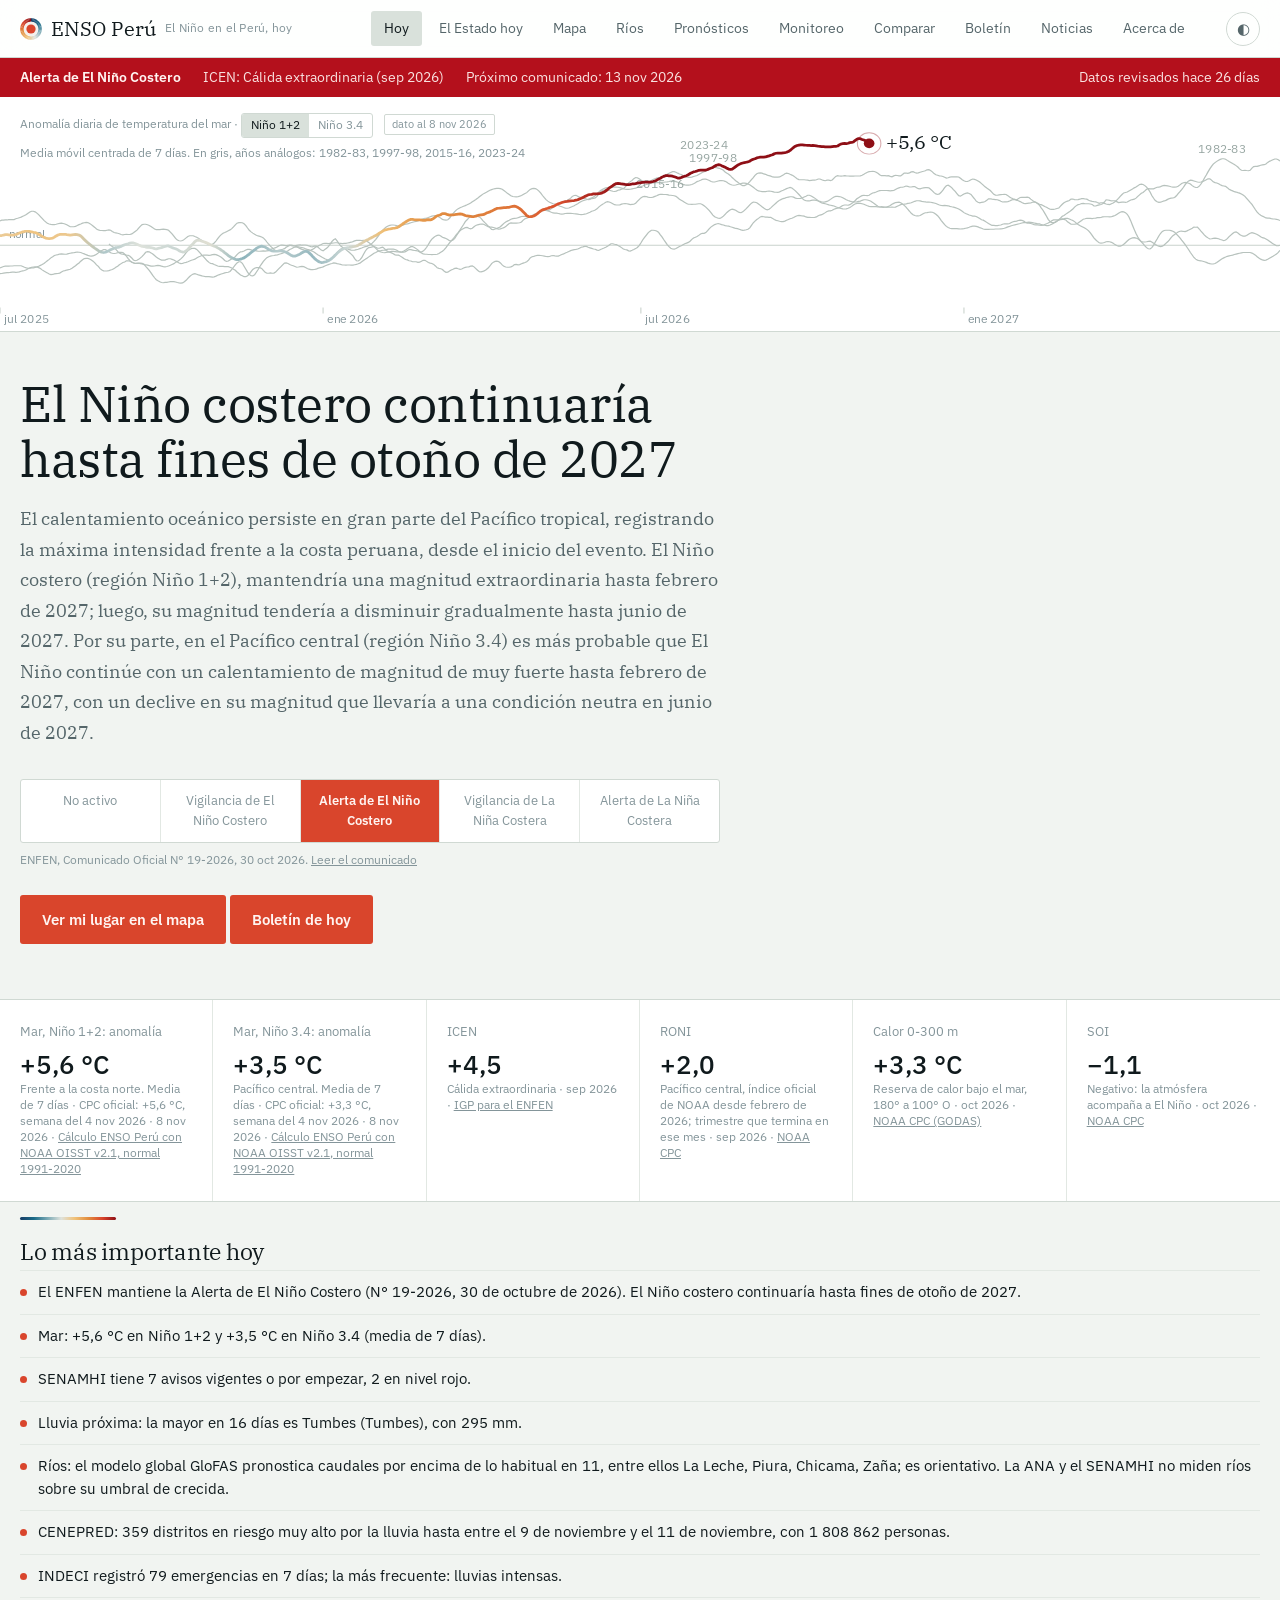
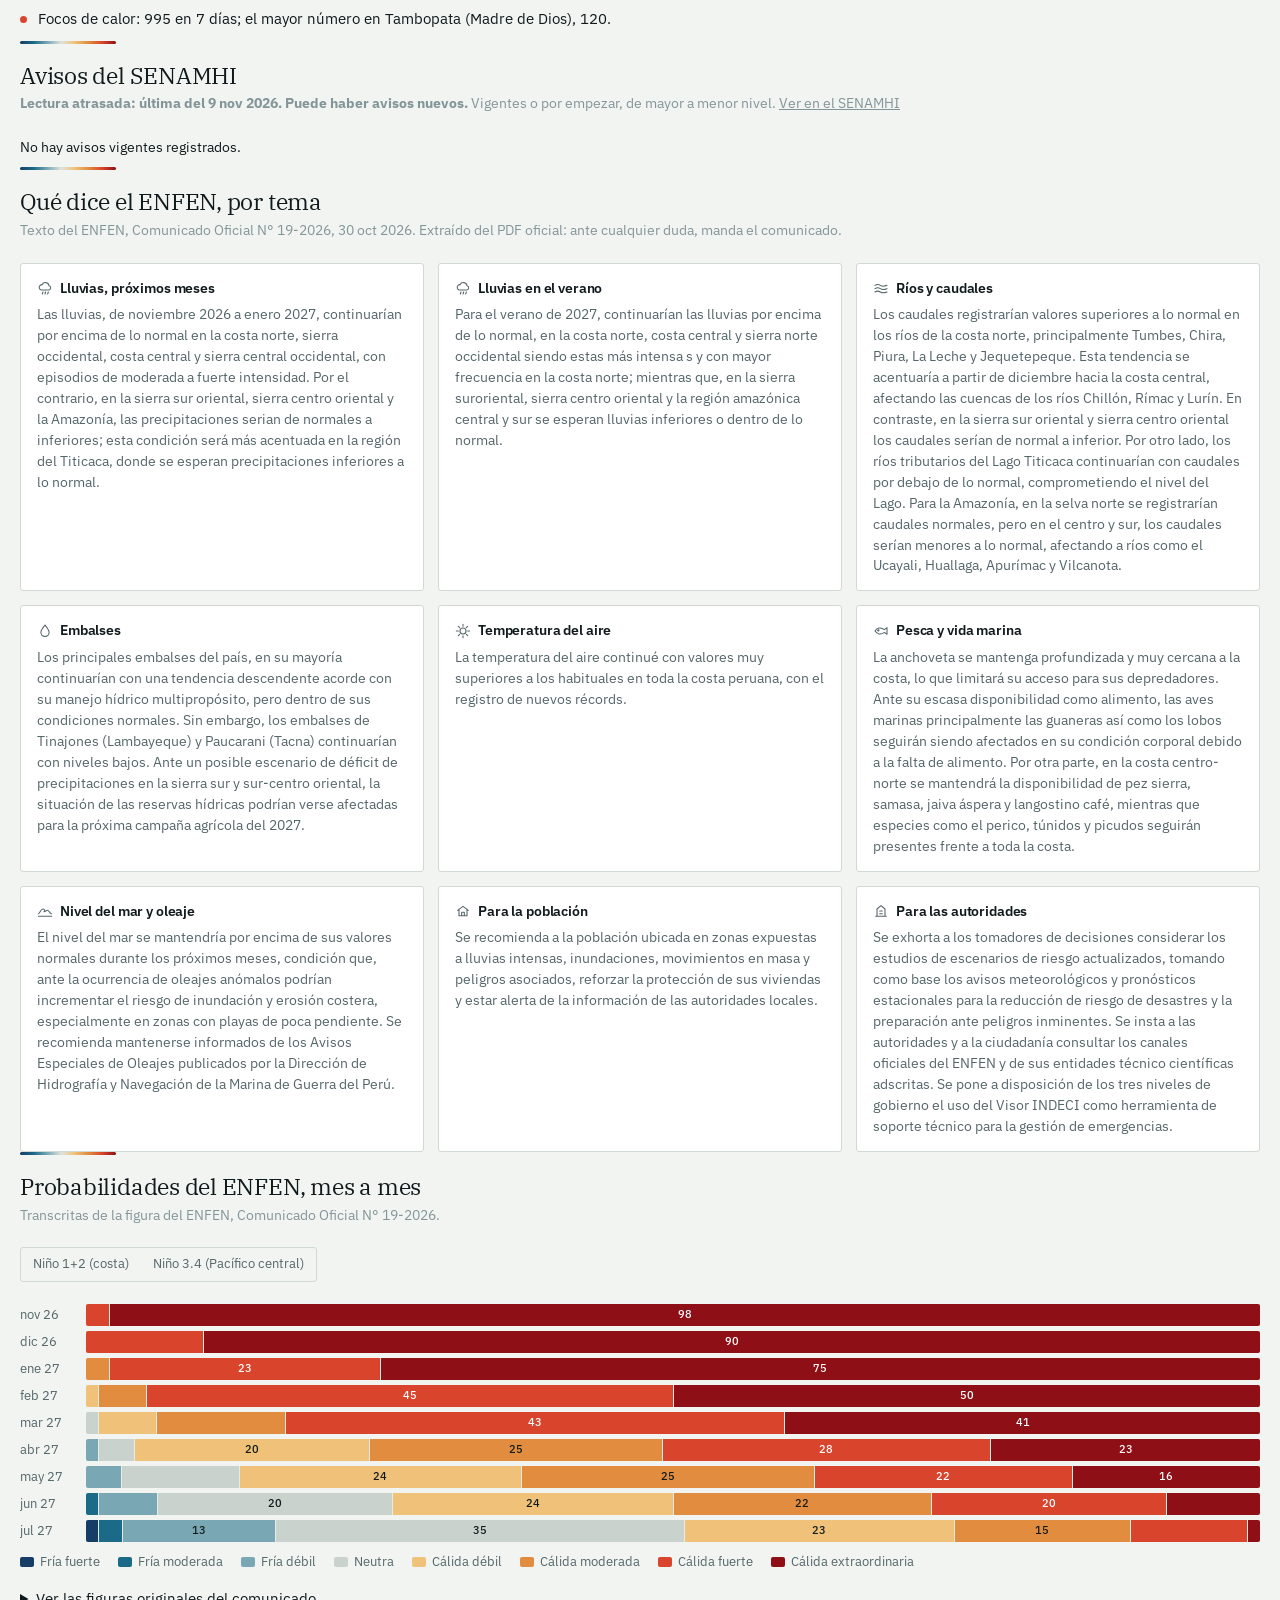
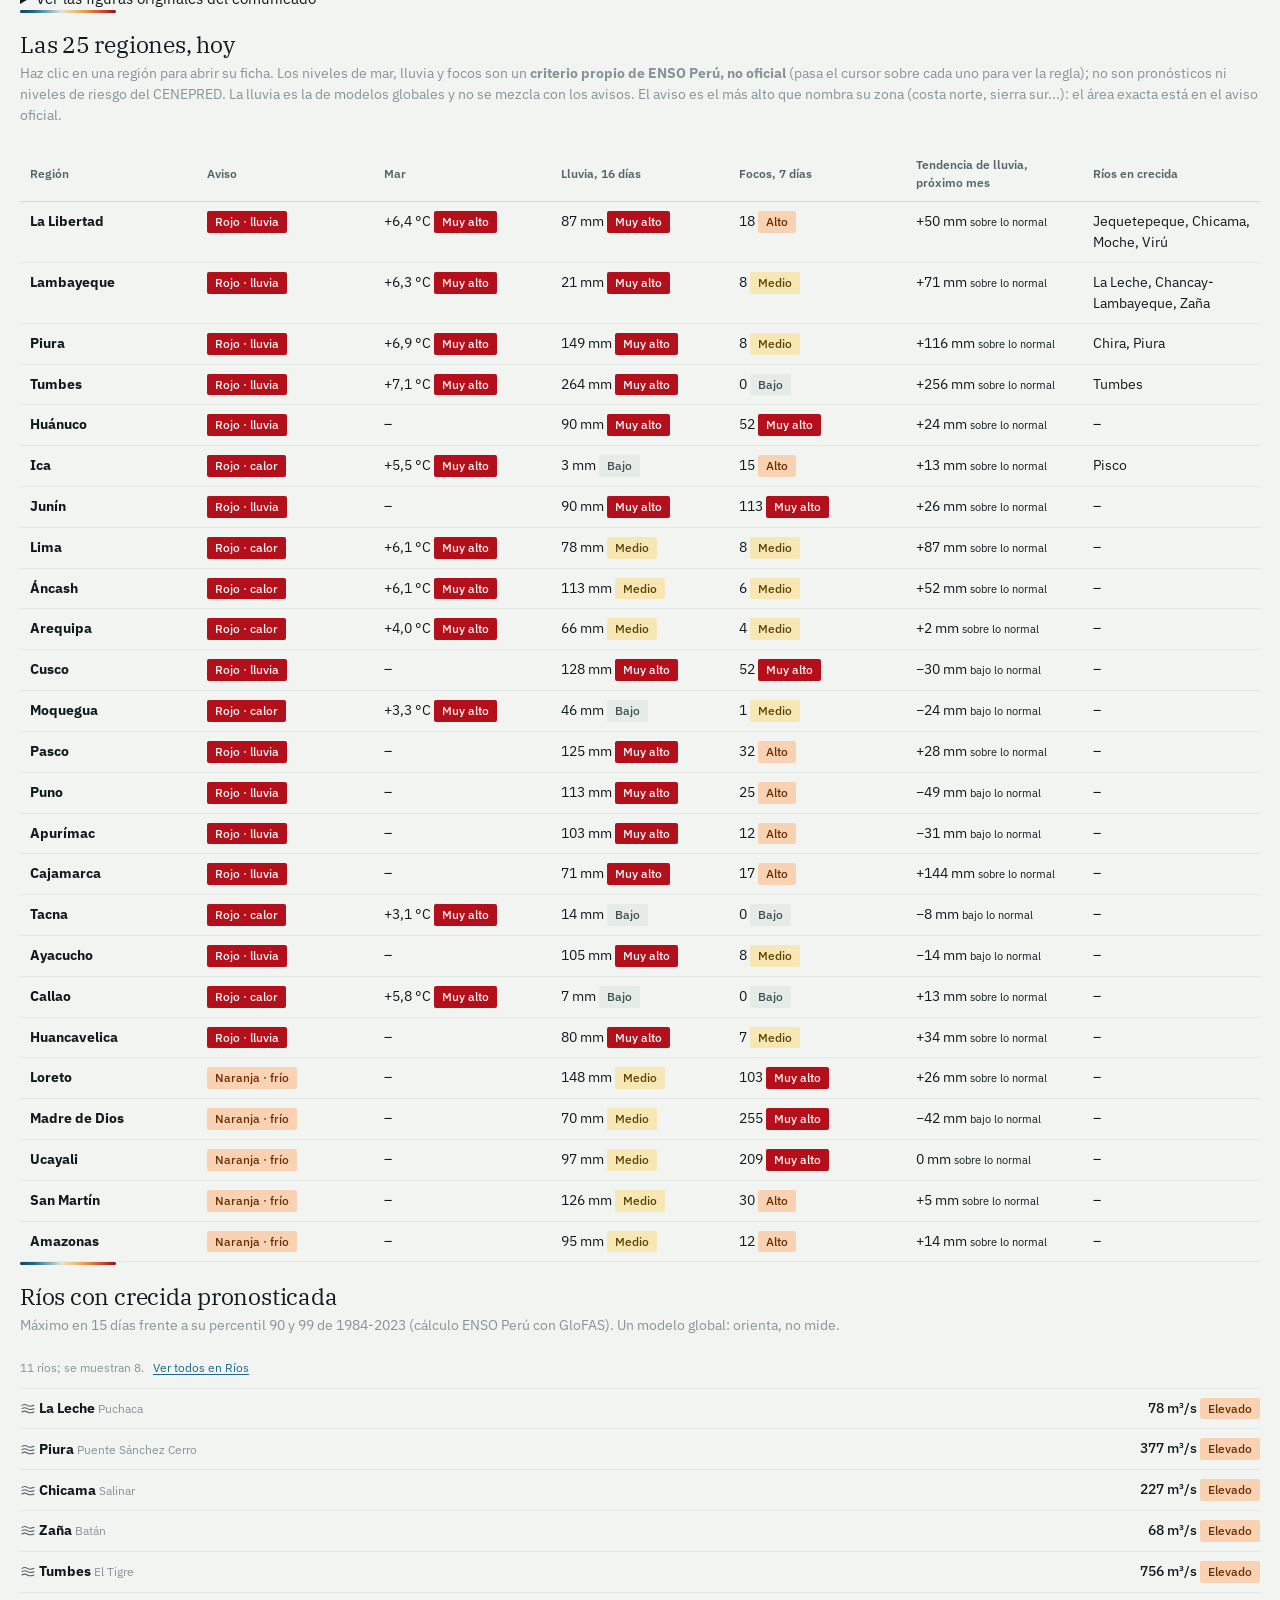
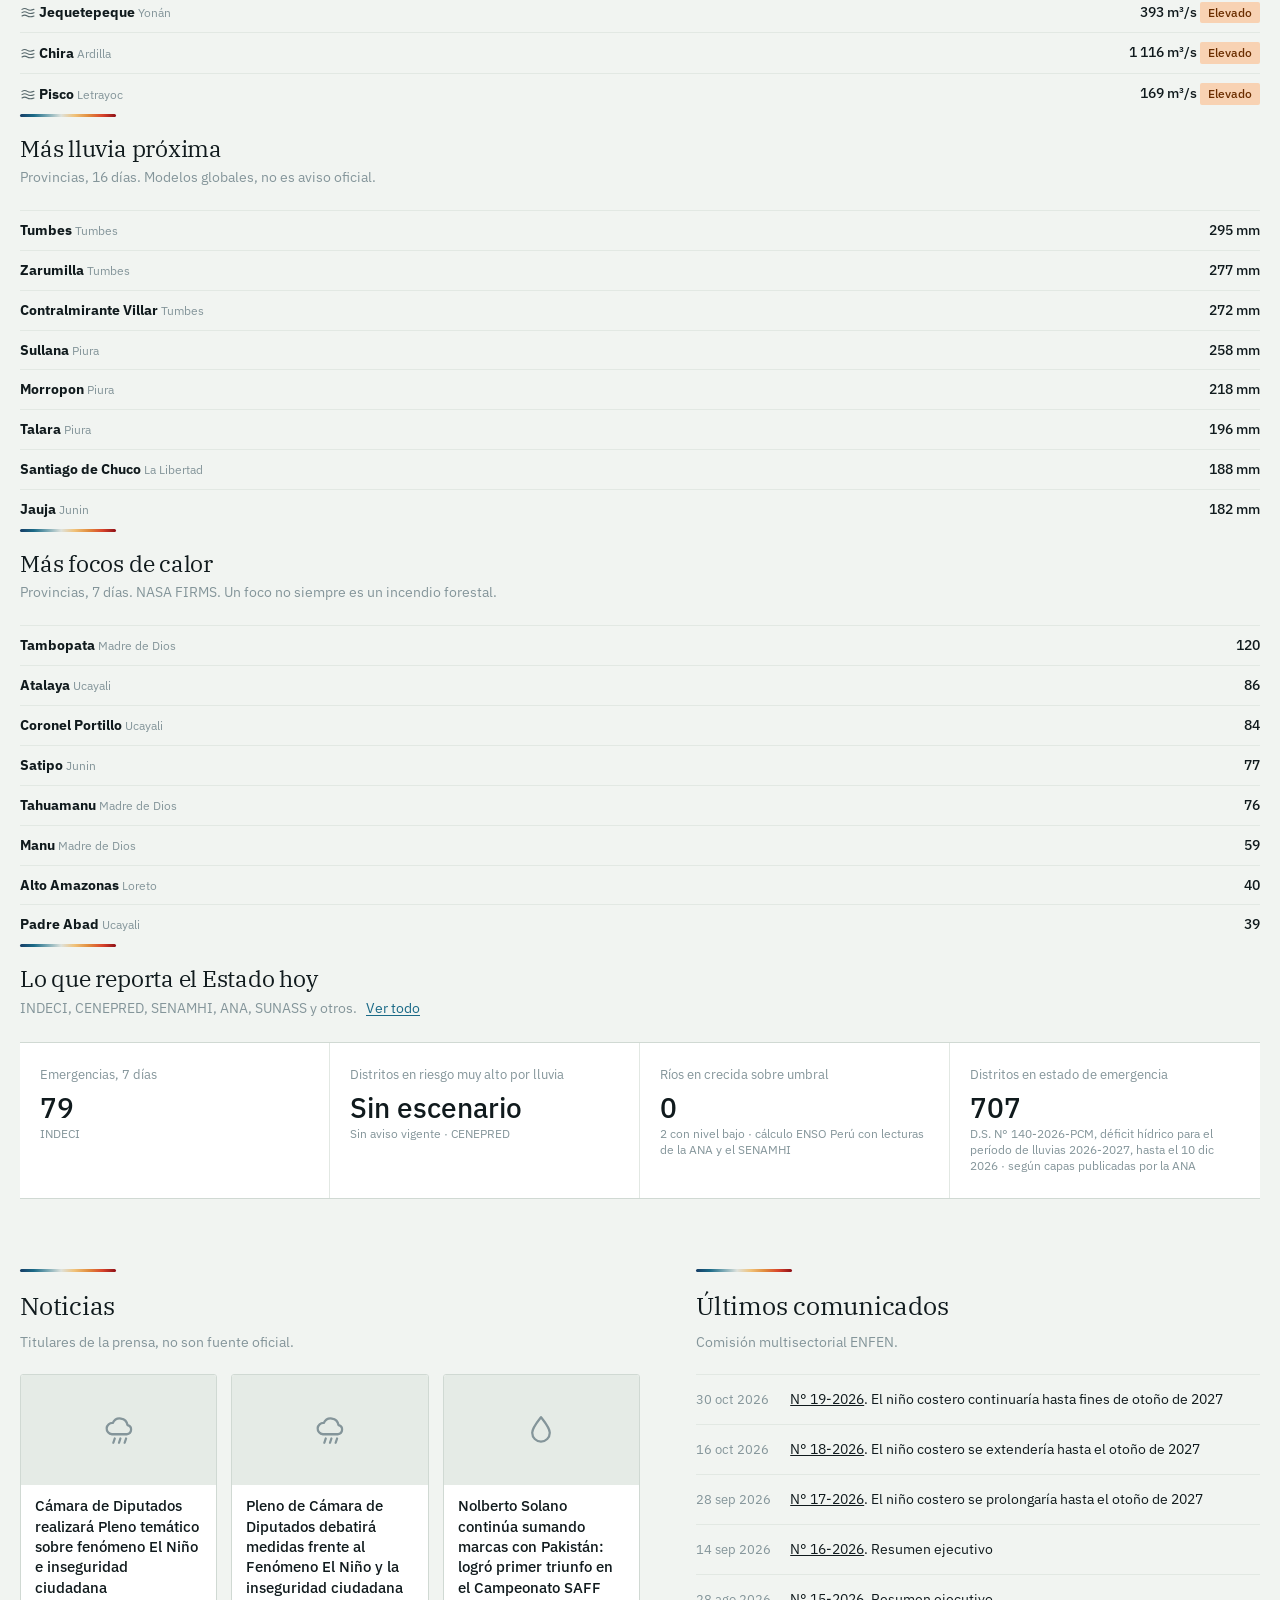
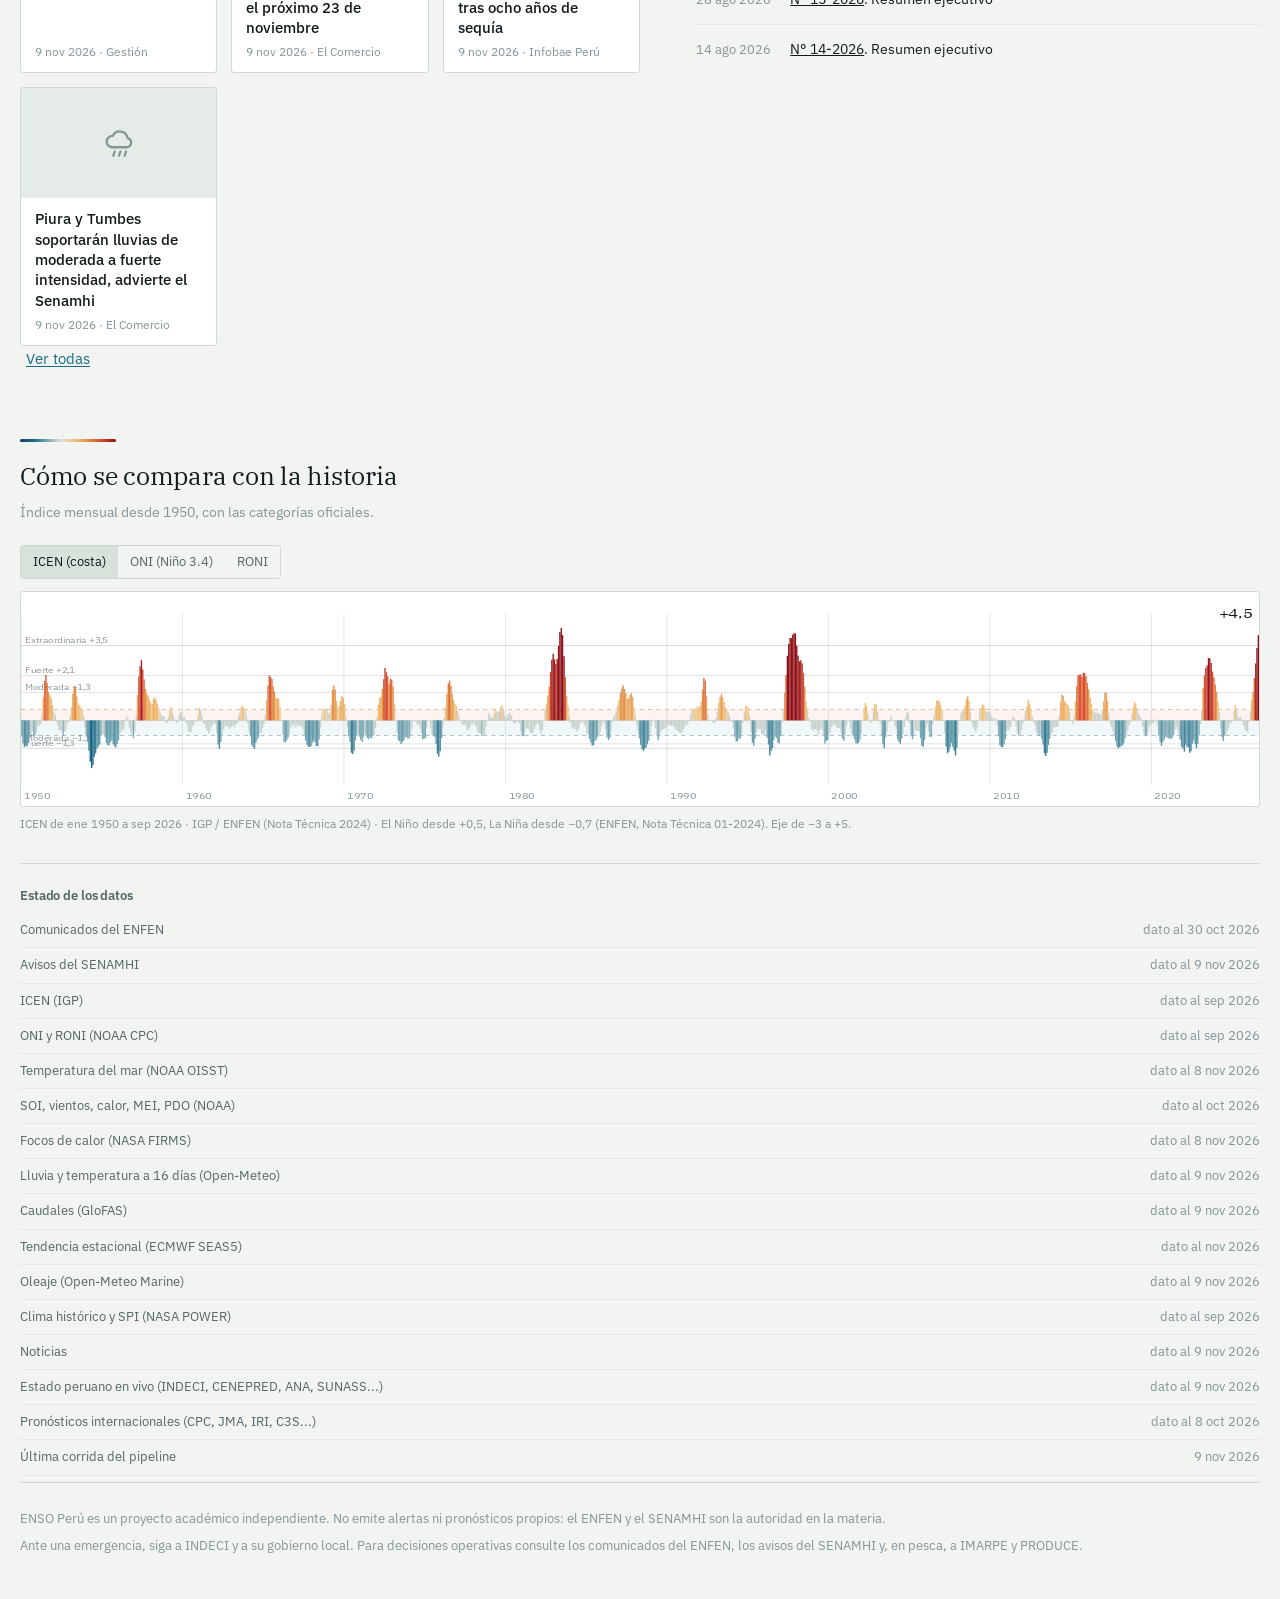
==== commit 7ca32e13: "Auditoria de trazabilidad: cada cifra con fuente, fecha y enlace; lo propio rotulado como propio - L" ====
--- a/sitio/index.html
+++ b/sitio/index.html
@@ -137,7 +137,7 @@
     <section class="bloque">
       <div class="thermo"></div>
       <h2>Las 25 regiones, hoy</h2>
-      <p class="sub">Haz clic en una región para abrir su ficha. Los niveles siguen reglas fijas y no son pronósticos. El aviso es el más alto que nombra su zona (costa norte, sierra sur...): el área exacta está en el aviso oficial.</p>
+      <p class="sub">Haz clic en una región para abrir su ficha. Los niveles de mar, lluvia y focos son un <b>criterio propio de ENSO Perú, no oficial</b> (pasa el cursor sobre cada uno para ver la regla); no son pronósticos ni niveles de riesgo del CENEPRED. La lluvia es la de modelos globales y no se mezcla con los avisos. El aviso es el más alto que nombra su zona (costa norte, sierra sur...): el área exacta está en el aviso oficial.</p>
       <div class="tabla-scroll"><table class="tabla tabla-reg" id="tabla-regiones"></table></div>
     </section>
 
@@ -311,14 +311,14 @@
 
     <section class="panel-g">
       <h2>Vientos en el Pacífico ecuatorial</h2>
-      <p class="sub">Anomalía del viento zonal a 850 hPa (m/s, CPC). Negativo: los alisios se debilitan, lo que favorece y sostiene a El Niño.</p>
+      <p class="sub">Índice de alisios a 850 hPa en el Pacífico central (m/s, <a href="https://www.cpc.ncep.noaa.gov/data/indices/Readme.index.shtml" target="_blank" rel="noopener">NOAA CPC</a>; positivo = alisios del este más fuertes). Negativo: los alisios se debilitan, lo que favorece y sostiene a El Niño.</p>
       <svg id="g-viento" viewBox="0 0 1200 300" preserveAspectRatio="none" aria-label="Vientos"></svg>
       <div class="leyenda" id="g-viento-ley"></div>
     </section>
 
     <section class="panel-g">
       <h2>La atmósfera responde: SOI y nubosidad</h2>
-      <p class="sub">SOI: presión entre Tahití y Darwin; negativo persistente es señal de El Niño. OLR: radiación saliente en el Pacífico central; negativo indica más nubes y lluvia. Ambos estandarizados (CPC).</p>
+      <p class="sub">SOI: presión entre Tahití y Darwin; negativo persistente es señal de El Niño. OLR: radiación saliente en el Pacífico central; negativo indica más nubes y lluvia. Ambos estandarizados (<a href="https://www.cpc.ncep.noaa.gov/data/indices/" target="_blank" rel="noopener">NOAA CPC</a>).</p>
       <svg id="g-atm" viewBox="0 0 1200 300" preserveAspectRatio="none" aria-label="SOI y OLR"></svg>
       <div class="leyenda" id="g-atm-ley"></div>
     </section>
--- a/sitio/assets/styles.css
+++ b/sitio/assets/styles.css
@@ -778,3 +778,10 @@
   .tabla-comp td{min-width:0}
   .tabla-comp th:first-child{width:34%}
 }
+
+/* Citas: cada frase con su fuente y la fecha del dato. Impresas, llevan la dirección del enlace */
+.cita{ color: var(--tinta-2, #56635F); font-size: .86em; }
+.cita a{ color: inherit; }
+@media print{
+  .cita a::after, .f-fuente a[href^="http"]::after{ content: " (" attr(href) ")"; word-break: break-all; font-size: .9em; }
+}
